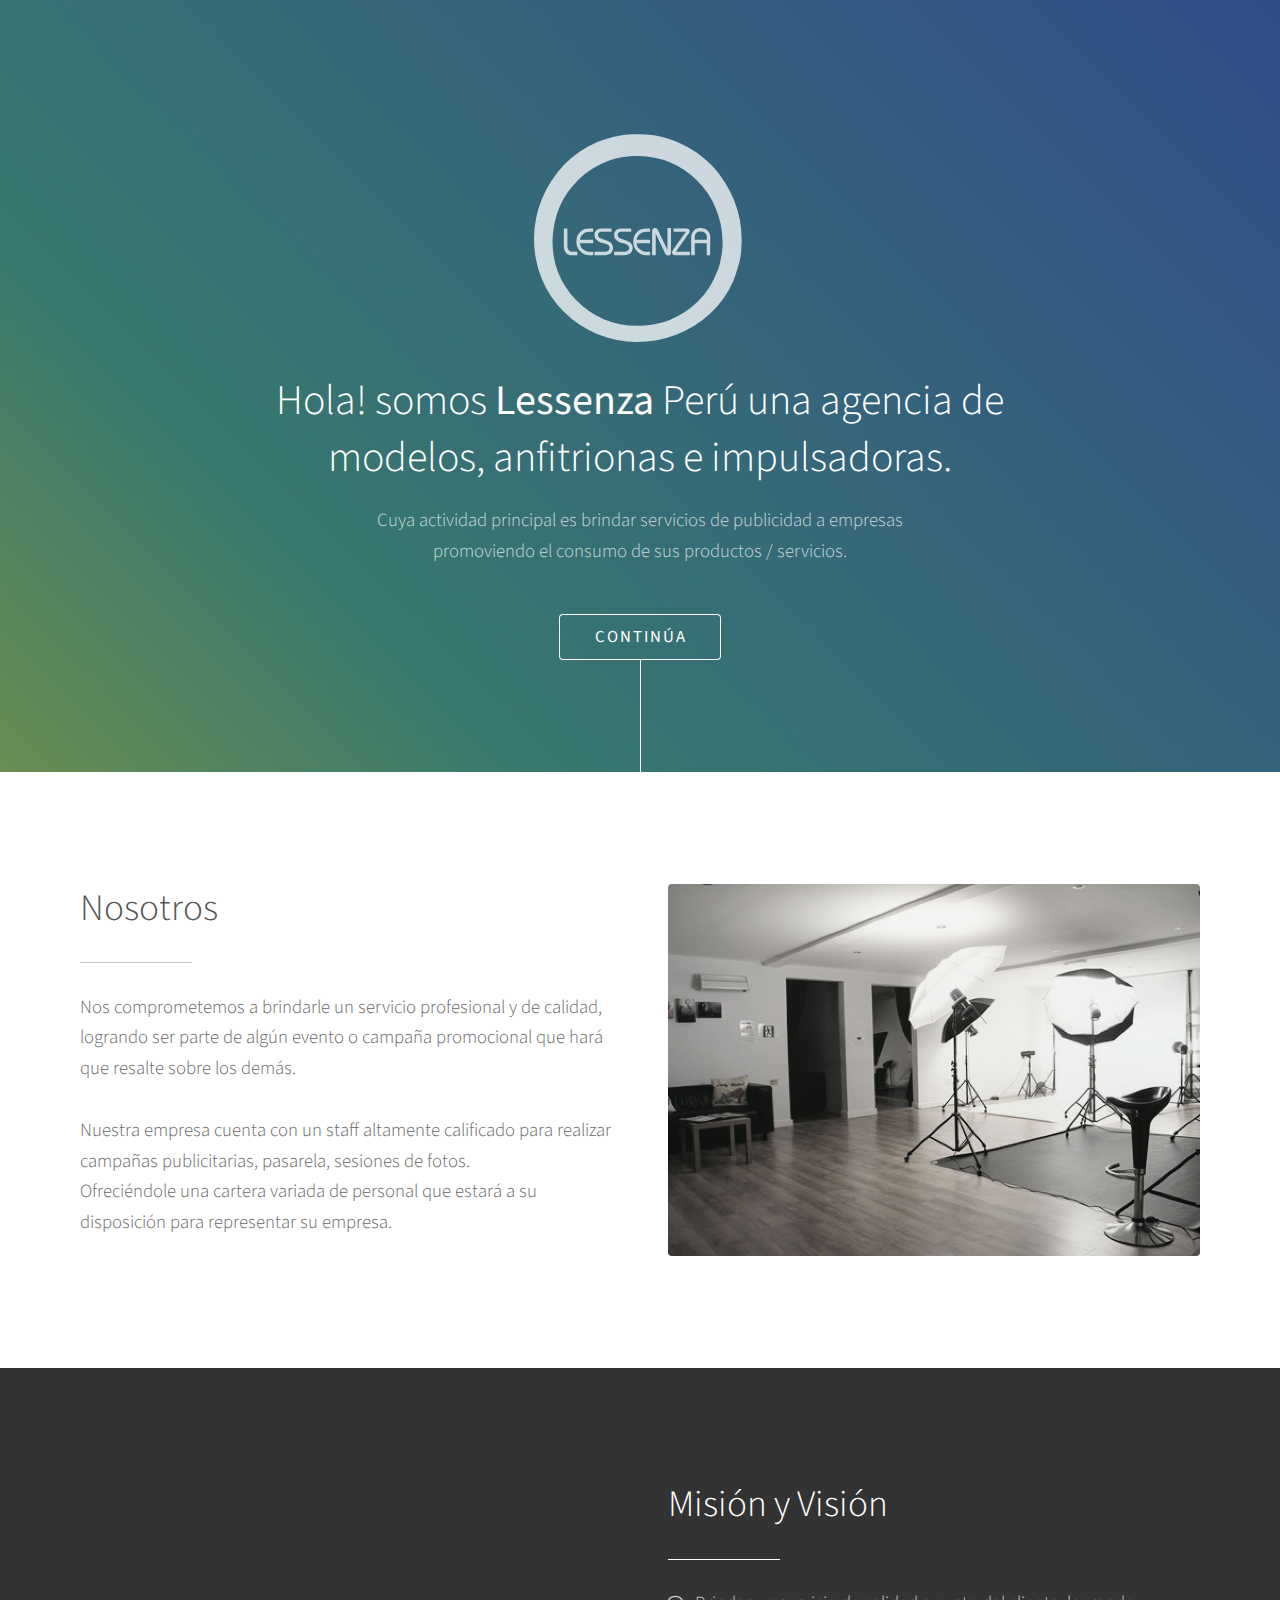
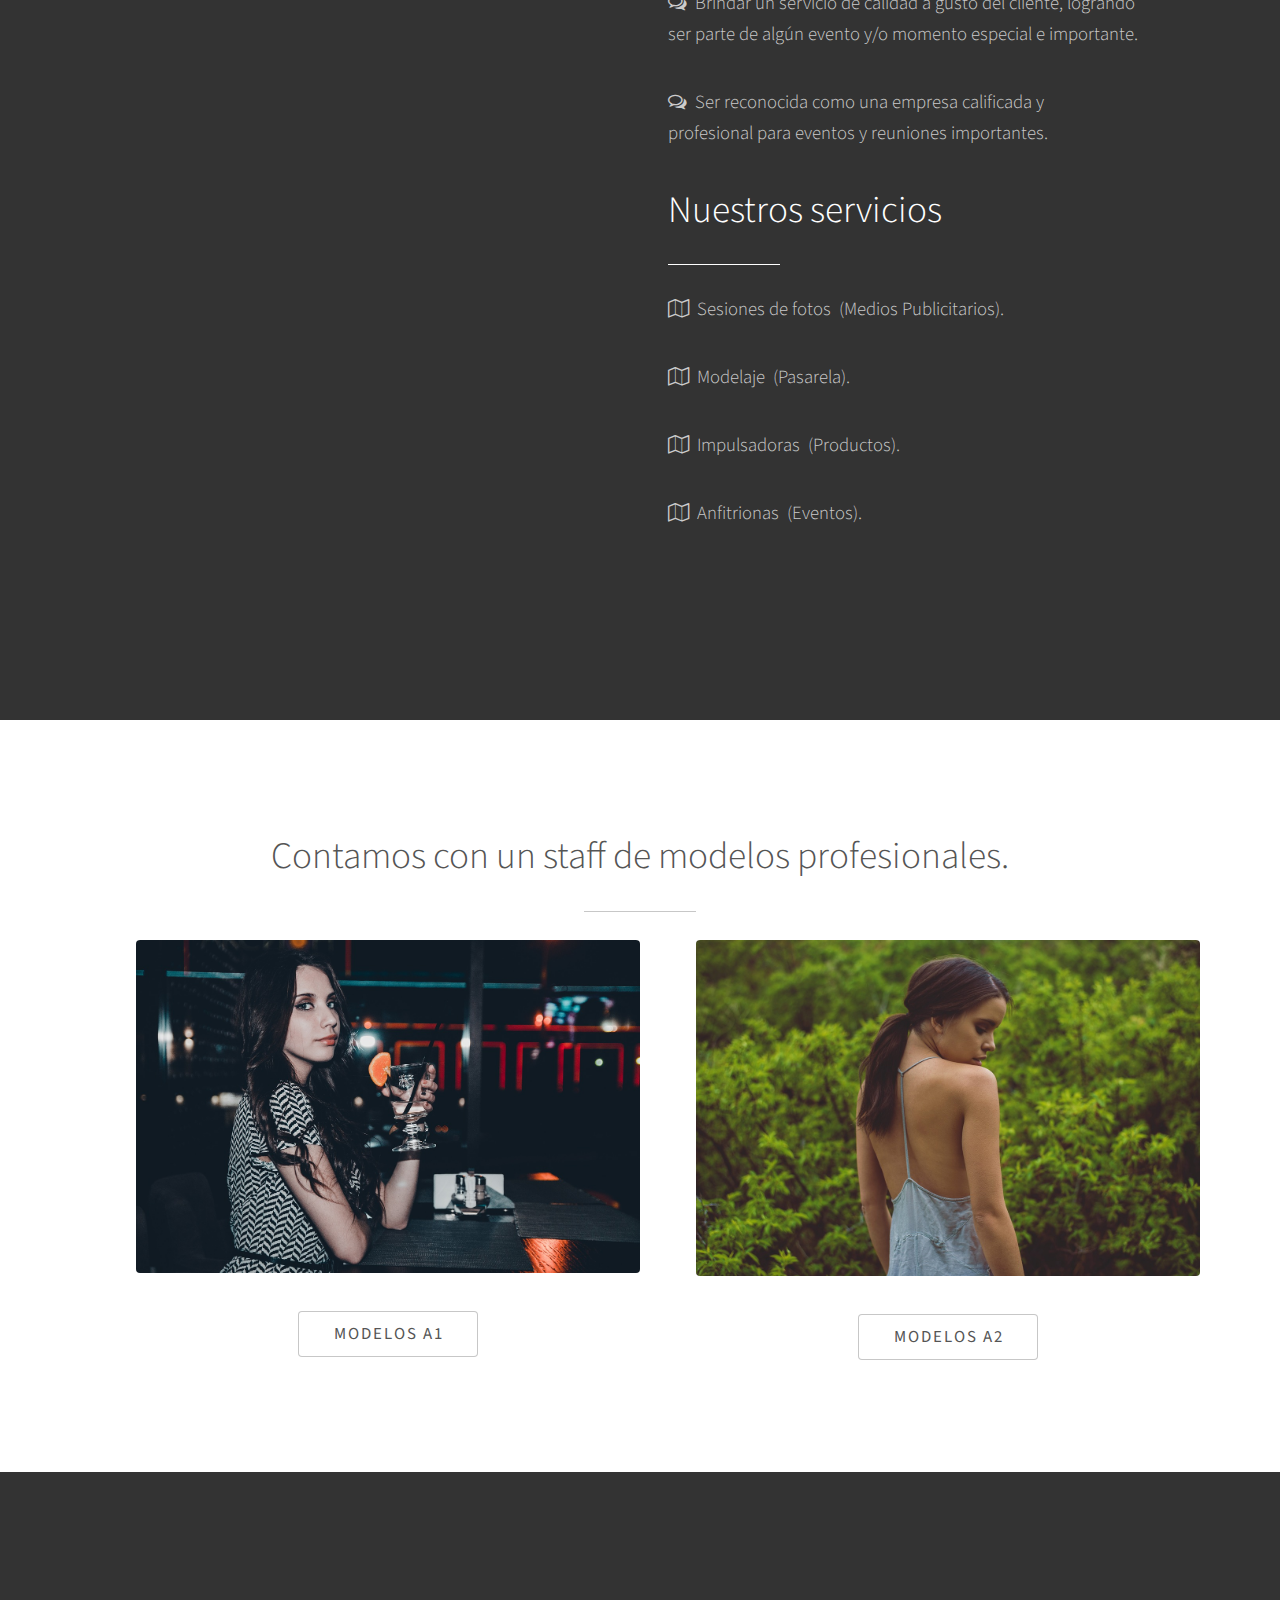
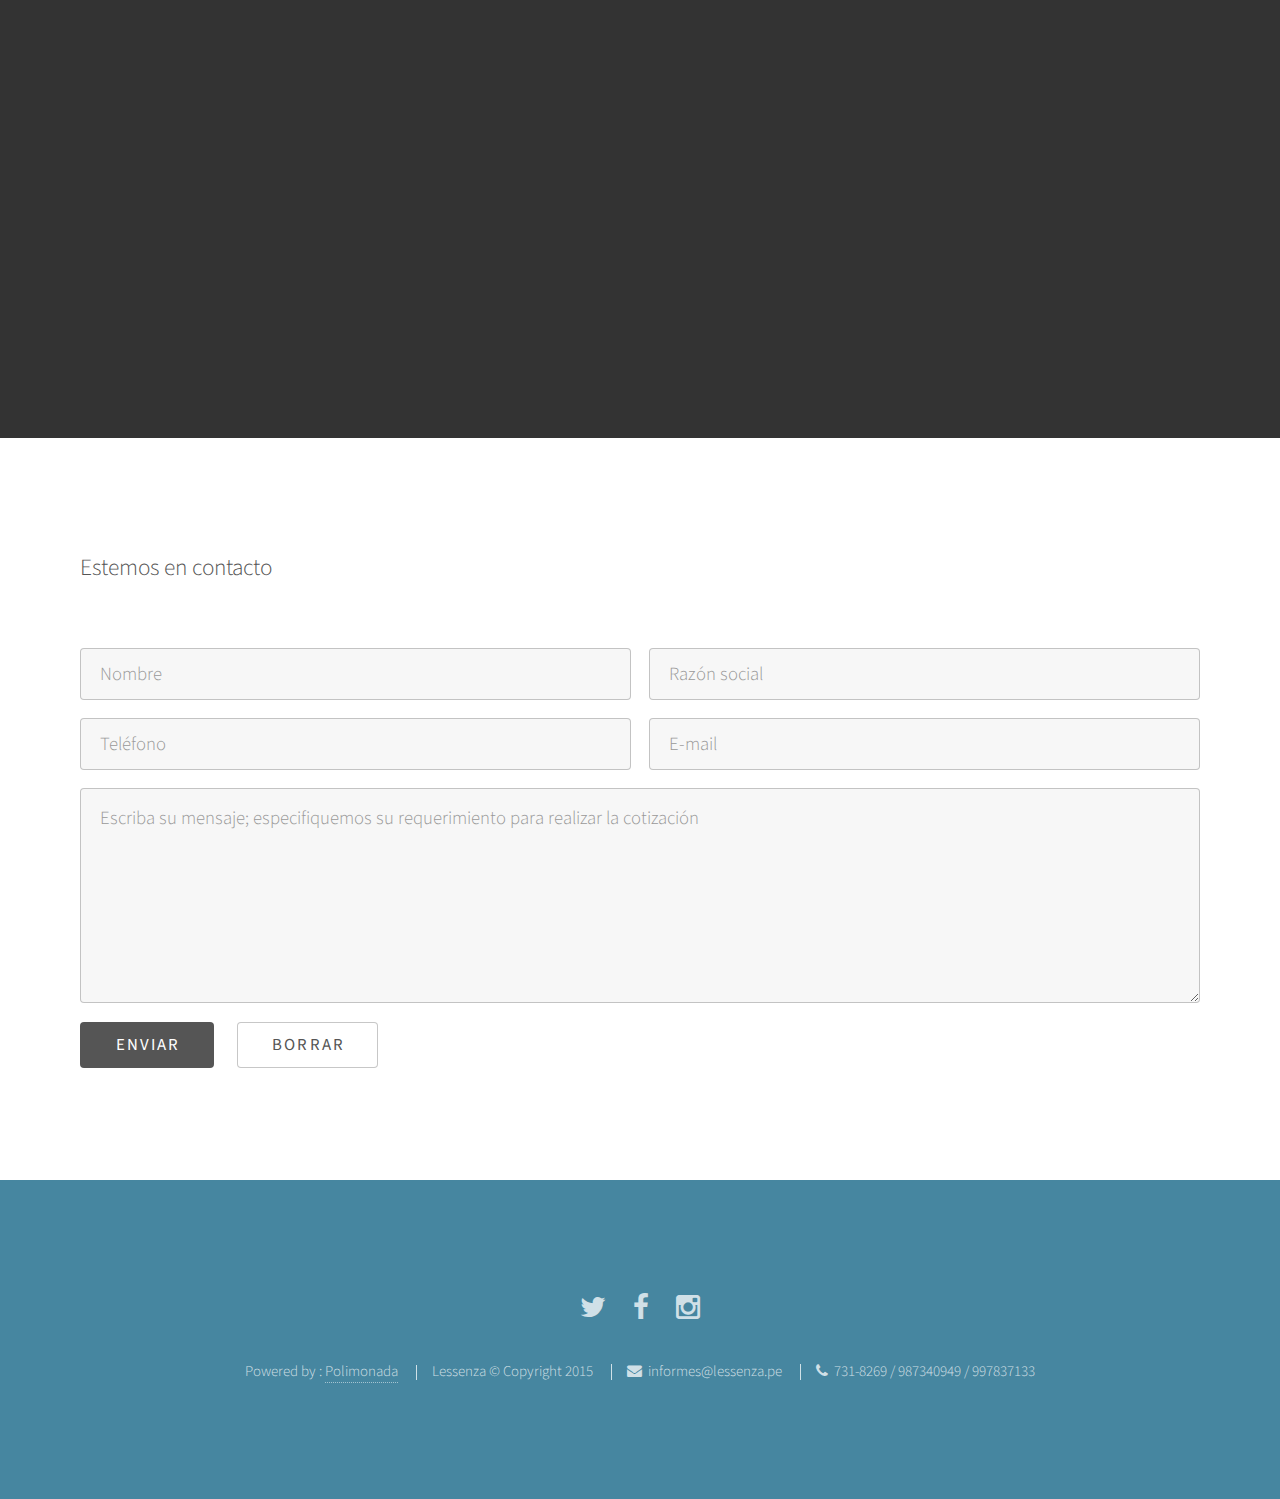
==== index.html @ cf3cd022 "boton me gusta" ====
<!DOCTYPE HTML>
<html lang="es">

	<head>
		<title>Lessenza Perú</title>
		<meta charset="utf-8"/>
		<meta name="viewport" content="width=device-width, initial-scale=1, maximum-scale=1"/>
		<meta name="description" content="Agencia de modelos, anfitrionas para eventos corporativos, ferias, conferencias y publicidad."/>
		<!--[if lte IE 8]><script src="src/js/libs/ie/html5shiv.js"></script><![endif]-->
		<link rel="stylesheet" href="src/css/main.css"/>
		<!--[if lte IE 8]><link rel="stylesheet" href="assets/css/ie8.css" /><![endif]-->
		<!--[if lte IE 9]><link rel="stylesheet" href="assets/css/ie9.css" /><![endif]-->
		<link rel="icon" type="image/png" href="favicon-32x32.png"/>
		<link rel="apple-touch-icon" href="favicon-32x32.png">
	</head>

	<body>
	
	<!-- Header -->

		<section id="header">
			
			<div class="inner">		

				<span class="icon-logofinal major"></span>
				<h1>Hola! somos <strong>Lessenza</strong> Perú una agencia de<br />modelos, anfitrionas e impulsadoras. 
  				<br/><a href="Lessenza"></a></h1>
				<p>Cuya actividad principal es brindar servicios de publicidad a empresas<br/>promoviendo el consumo  de sus productos / servicios.</p>
				<ul class="actions">
					<li><a href="#one" class="button scrolly">Continúa</a></li>
				</ul>

			</div>
		</section>

	<!-- One -->

		<section id="one" class="main style1">
			<div class="container">
				<div class="row 150%">
					<div class="6u 12u$(medium)">
						<header class="major">
							<h2>Nosotros</h2>
						</header>
						<p>Nos comprometemos a brindarle un servicio profesional y de calidad, logrando ser parte de algún evento o campaña promocional que hará que resalte sobre los demás.<br/><br/>Nuestra empresa cuenta con un staff altamente calificado para realizar campañas publicitarias, pasarela, sesiones de fotos.<br/>Ofreciéndole una cartera variada de personal que estará a su disposición para representar su empresa.<br/></p>

					</div>
					<div class="6u$ 12u$(medium) important(medium)">
						<span class="image fit"><img src="src\img\pic01.jpg" alt="" /></span>
					</div>
				</div>
			</div>
		</section>

	<!-- Two -->

		<section id="two" class="main style2">
			<div class="container">
				<div class="row 150%">
					<div class="6u 12u$(medium) infade"style="opacity: 0;">
						<ul class="major-icons ">
							<li><span class="icon style1 major fa-television"></span></li>
							<li><span class="icon style2 major fa-tablet"></span></li>
							<li><span class="icon style3 major fa-camera-retro"></span></li>
							<li><span class="icon style4 major fa-globe"></span></li>
							<li><span class="icon style5 major fa-bar-chart-o"></span></li>
							<li><span class="icon style6 major fa-calendar"></span></li>
						</ul>
					</div>

					<div class="6u$ 12u$(medium)">
						<header class="major">
							<h2>Misión y Visión</h2>
						</header>
						<p class="icon alt fa-comments-o">&nbsp Brindar un servicio de calidad a gusto del cliente, logrando <br/>ser parte de algún evento y/o momento especial e importante.</p>
						<p class="icon alt fa-comments-o">&nbsp Ser reconocida como una empresa calificada y <br/>profesional para eventos y reuniones importantes.</p>
						<header class="major">
							<h2>Nuestros servicios</h2>
						</header>
						<ul class="actions">
							<li><p class="icon alt fa-map-o">&nbsp Sesiones de fotos &nbsp(Medios Publicitarios).</p></li><br/>
							<li><p class="icon alt fa-map-o">&nbsp Modelaje &nbsp(Pasarela).</p></li><br/>
							<li><p class="icon alt fa-map-o">&nbsp Impulsadoras &nbsp(Productos).</p></li><br/>
							<li><p class="icon alt fa-map-o">&nbsp Anfitrionas &nbsp(Eventos).</p></li>
						</ul>							
					</div>
				</div>
			</div>
		</section>

	<!-- Three -->

		<section id="three" class="main style1 special">
			<div class="container " >
				<header class="major">
					<h2>Contamos con un staff de modelos profesionales.</h2>
				</header>
					
				<div class="row 150%" style="border: 0;  margin: 0;  padding: 0;  outline: 0;width: 100% ; height: 100% ;">

					<div class="6u 12u$(medium)">
						<span class="image fit hide1 ">
							<img src="src/img/girl-803354_1280.jpg" alt="" />
						</span>							
						<ul class="actions">
							<li><a  class="button btn1">Modelos A1</a></li>
						</ul>
					</div>
					<div class="6u 12u$(medium)">
						<span class="image fit hide2 ">
							<img src="src/img/girl-925180_1280.jpg" alt="" />
						</span>
						<ul class="actions">
							<li><a  class="button btn2">Modelos A2</a></li>
						</ul>
					</div>			
		<!-- Gallery -->

				<!-- Gallery 1 -->
					<section id="least" class="galeria1 " style="display:none;">
					<!--mensaje de construccion-->
            			<header class="major" style="height:40vh;">
            				<br/><br/><br/><br/>
								<h2>Galería en construcción</h2>
						</header>
					
            			<!-- Least Gallery: Fullscreen Preview 
            			<div class="least-preview hide2 "></div>
            
            			<!-- Least Gallery: Thumbnails 
            			<ul class="least-gallery">

                			<!-- 1 || Primere elemento ||
                			<li>
                    			<a href="src/media/big/01.jpg" title="Nombre" data-subtitle="Visualizar" data-caption="<strong>Aqui</strong> La descrición">
                        			<img src="src/media/thumbnails/01.jpg" alt="Alt Image Text" />
                    			</a>
                			</li>                
                			<!-- 2 || Segundo Elemento ||
                			<li>
                    			<a href="src/media/big/02.jpg" title="Nombre" data-subtitle="Visualizar" data-caption="Aqui irian las medidas y eso">
                        			<img src="src/media/thumbnails/02.jpg" alt="Alt Image Text" />
                    			</a>
                			</li>                
                			<!-- 3 || Tercer Elemento ||
                			<li>
                    			<a href="src/media/big/03.jpg" title="Nombre" data-subtitle="Visualizar" data-caption="Aqui irian las medidas y eso">
                    			    <img src="src/media/thumbnails/03.jpg" alt="Alt Image Text" />
                    			</a>
                			</li>
                			<!-- 4 || Cuarto Elemento ||
                			<li>
                			    <a href="src/media/big/04.jpg" title="Nombre" data-subtitle="Visualizar" data-caption="Aqui irian las medidas y eso">
                			        <img src="src/media/thumbnails/04.jpg" alt="Alt Image Text" />
                    			</a>
                			</li>
                			<!-- 5 || quinto Elemento ||
                			<li>
                			    <a href="src/media/big/05.jpg" title="Nombre" data-subtitle="Visualizar" data-caption="Aqui irian las medidas y eso">
                			        <img src="src/media/thumbnails/05.jpg" alt="Alt Image Text" />
                			    </a>
                			</li>			
                			<!-- 6 
                			<li>
                			    <a href="src/media/big/06.jpg" title="Nombre" data-subtitle="Visualizar" data-caption="Aqui irian las medidas y eso">
                			        <img src="src/media/thumbnails/06.jpg" alt="Alt Image Text" />
                			    </a>
                			</li>			
                			<!-- 7 
                			<li>
                			    <a href="src/media/big/07.jpg" title="Nombre" data-subtitle="Visualizar" data-caption="Aqui irian las medidas y eso">
                			        <img src="src/media/thumbnails/07.jpg" alt="Alt Image Text" />
                			    </a>
                			</li>			
                			<!-- 8 
                			<li>
                			    <a href="src/media/big/08.jpg" title="Nombre" data-subtitle="Visualizar" data-caption="Aqui irian las medidas y eso">
                			        <img src="src/media/thumbnails/08.jpg" alt="Alt Image Text" />
                			    </a>
                			</li>                
            			</ul>
-->
        			</section>
					
				<!-- Gallery2-->
					<section id="least" class="galeria2 " style="display:none;">
            		<!--aviso en construccion-->
            			<header class="major" style="height:40vh;">
            				<br/><br/><br/><br/>
								<h2>Galería en construcción</h2>
						</header>	
            			<!-- Least Gallery: Fullscreen Preview 
            			<div class="least-preview hide1"></div>
            
            			<!-- Least Gallery: Thumbnails 
            			<ul class="least-gallery">
                			<!-- 1 || Primere elemento ||
                			<li>
                    			<a href="src/media/big/01.jpg" title="Nombre" data-subtitle="Visualizar" data-caption="<strong>Aqui</strong> La descrición">
                        			<img src="src/media/thumbnails/01.jpg" alt="Alt Image Text" />
                    			</a>
                			</li>                
                			<!-- 2 || Segundo Elemento ||-
                			<li>
                    			<a href="src/media/big/02.jpg" title="Nombre" data-subtitle="Visualizar" data-caption="Aqui irian las medidas y eso">
                        			<img src="src/media/thumbnails/02.jpg" alt="Alt Image Text" />
                    			</a>
                			</li>                
                			<!-- 3 || Tercer Elemento ||--
                			<li>
                    			<a href="src/media/big/03.jpg" title="Nombre" data-subtitle="Visualizar" data-caption="Aqui irian las medidas y eso">
                    			    <img src="src/media/thumbnails/03.jpg" alt="Alt Image Text" />
                    			</a>
                			</li>
                			<!-- 4 || Cuarto Elemento ||--
                			<li>
                			    <a href="src/media/big/04.jpg" title="Nombre" data-subtitle="Visualizar" data-caption="Aqui irian las medidas y eso">
                			        <img src="src/media/thumbnails/04.jpg" alt="Alt Image Text" />
                    			</a>
                			</li>
                			<!-- 5 || quinto Elemento ||--
                			<li>
                			    <a href="src/media/big/05.jpg" title="Nombre" data-subtitle="Visualizar" data-caption="Aqui irian las medidas y eso">
                			        <img src="src/media/thumbnails/05.jpg" alt="Alt Image Text" />
                			    </a>
                			</li>			
                			<!-- 6 --
                			<li>
                			    <a href="src/media/big/06.jpg" title="Nombre" data-subtitle="Visualizar" data-caption="Aqui irian las medidas y eso">
                			        <img src="src/media/thumbnails/06.jpg" alt="Alt Image Text" />
                			    </a>
                			</li>			
                			<!-- 7 --
                			<li>
                			    <a href="src/media/big/07.jpg" title="Nombre" data-subtitle="Visualizar" data-caption="Aqui irian las medidas y eso">
                			        <img src="src/media/thumbnails/07.jpg" alt="Alt Image Text" />
                			    </a>
                			</li>			
                			<!-- 8 --
                			<li>
                			    <a href="src/media/big/08.jpg" title="Nombre" data-subtitle="Visualizar" data-caption="Aqui irian las medidas y eso">
                			        <img src="src/media/thumbnails/08.jpg" alt="Alt Image Text" />
                			    </a>
                			</li>                
            			</ul>

        			</section>						
					
		<!-- final de galeria-->

				</div>
			</div>
		</section>				

	<!-- Four -->

		<section id="four" class="main style2 special">
			<div class="container infade2" style="opacity:0;">
				<section>
					<header class="major">
						<h2>¿Está interesado/a en trabajar con nosotros?</h2>
					</header>
					<blockquote class="left">
						Estamos ubicando personal en diferentes partes de lima.<br/>
						Estamos constantemente en busca de nuevas caras para <br/>
						exposiciones, desfiles y otros eventos.<br/>
						Si a usted le gustaría trabajar como modelo anfitriona.<br/>
						Envíenos su cv adjuntando algunas fotografías.<br/><br/>
						<strong>seleccion@lessenza.pe</strong>
		 			</blockquote>
		 		</section>					
			</div>
		</section>

	<!-- Five -->
			
		<section id="five" class="main style1">
			<div class="container">					
				<section>
					<iframe src="http://www.facebook.com/plugins/like.php?href=https://www.facebook.com/LessenzaPeru&amp;layout=standard&amp;show_faces=true&amp;width=450&amp;action=like&amp;font=trebuchet+ms&amp;colorscheme=light&amp;height=80" scrolling="no" frameborder="0" style="float:right;border:none; overflow:hidden; width:400px; height:80px;" allowTransparency="true"></iframe>
					<h4>Estemos en contacto</h4>
					<form method="post" action="contacto.php">

						<div class="row uniform 50%">
							<div class="6u 12u$(xsmall)">
								<input type="text" name="nombre" id="nombre" required="" placeholder="Nombre" />
							</div>								
								
							<div class="6u 12u$(xsmall)">
								<input type="text" name="razon" id="razon" value="" placeholder="Razón social" />
							</div>

							<div class="6u 12u$(xsmall)">
								<input type="text" name="telefono" id="telefono" required="" placeholder="Teléfono" />
							</div>

							<div class="6u$ 12u$(xsmall)">
								<input type="email" name="email" id="email" required="" placeholder="E-mail" />
							</div>						
								
							<div class="12u$">
								<textarea name="mensaje" id="mensaje" placeholder="Escriba su mensaje; especifiquemos su requerimiento para realizar la cotización" rows="6"></textarea>
							</div>
							<!--<div class="6u 12u$(small)">
								<input type="checkbox" id="demo-form" name="demo-form">
								<label for="demo-form">Pedir formulario de cotización</label>
							</div>-->
							<div class="12u$">
								<ul class="actions">
									<li><input type="submit" value="Enviar" class="special" /></li>
									<li><input type="reset" value="Borrar" /></li>
								</ul>
							</div>
						</div>

					</form>

				</section>	

			</div>
			
		</section>		

	<!-- Footer -->

		<section id="footer">		
				
			<ul class="icons">					
				<li><a href="https://twitter.com/LessenzaPeru" class="icon alt fa-twitter" target="_blank"><span class="label">Twitter</span></a></li>
				<li><a href="https://www.facebook.com/LessenzaPeru" class="icon alt fa-facebook" target="_blank"><span class="label">Facebook</span></a></li>
				<li><a href="https://instagram.com/lessenza_peru/" class="icon alt fa-instagram" target="_blank"><span class="label">Instagram</span></a></li>
			</ul>
			<ul class="copyright">
				<li>Powered by : <a href="https://www.facebook.com/Polimonada"target="_blank">Polimonada</a></li>
				<li class="left">Lessenza &copy; Copyright 2015</li>	
				<li><a class="icon  fa-envelope">&nbsp informes@lessenza.pe</a></li>
				<li><a class="icon  fa-phone">&nbsp 731-8269 / 987340949 / 997837133</a></li>
			</ul>
			
	<!-- Scripts -->
			<script src="src/js/libs/jquery.min.js"></script>
			<!--<script src="src/js/libs/jquery.scrolly.min.js"></script>-->
			<script src="src/js/libs/skel.min.js"></script>
			<script src="src/js/libs/util.js"></script>
			<script src="src/js/libs/least/least.min.js"></script>
			<!--[if lte IE 8]><script src="src/js/libs/ie/respond.min.js"></script><![endif]-->
			<script src="src/js/libs/main.js"></script>
			
<script>
    $(document).ready(function(){
        $('.least-gallery').least();

        $(window).scroll( function(){
        	$('.infade').each( function(i){
        		var bottom_of_object = $(this).position().top - 350 + $(this).outerHeight();
    			var bottom_of_window = $(window).scrollTop() + $(window).height();  

    			if( bottom_of_window > bottom_of_object ){
    				$(this).animate({'opacity':'1'},1000);
    			}
    		});
    		$('.infade2').each( function(i){
        		var bottom_of_object = $(this).position().top -50 + $(this).outerHeight();
    			var bottom_of_window = $(window).scrollTop() + $(window).height();  

    			if( bottom_of_window > bottom_of_object ){
    				$(this).animate({'opacity':'1'},1000);
    			}
    		});
    	});             

    });
</script>

	</body>
</html>
---- src/css/main.css ----
@import url("font-awesome.min.css");
@import url("http://fonts.googleapis.com/css?family=Source+Sans+Pro:300,300italic,400,400italic");
@import url("icono.css");
/*
	Photon by HTML5 UP
	html5up.net | @n33co
	Free for personal and commercial use under the CCA 3.0 license (html5up.net/license)
*/

/* Reset */

	html, body, div, span, applet, object, iframe, h1, h2, h3, h4, h5, h6, p, blockquote, pre, a, abbr, acronym, address, big, cite, code, del, dfn, em, img, ins, kbd, q, s, samp, small, strike, strong, sub, sup, tt, var, b, u, i, center, dl, dt, dd, ol, ul, li, fieldset, form, label, legend, table, caption, tbody, tfoot, thead, tr, th, td, article, aside, canvas, details, embed, figure, figcaption, footer, header, hgroup, menu, nav, output, ruby, section, summary, time, mark, audio, video {
		margin: 0;
		padding: 0;
		border: 0;
		font-size: 100%;
		font: inherit;
		vertical-align: baseline;
	}

	article, aside, details, figcaption, figure, footer, header, hgroup, menu, nav, section {
		display: block;
	}

	body {
		line-height: 1;
	}

	ol, ul {
		list-style: none;
	}

	blockquote, q {
		quotes: none;
	}

	blockquote:before, blockquote:after, q:before, q:after {
		content: '';
		content: none;
	}

	table {
		border-collapse: collapse;
		border-spacing: 0;
	}

	body {
		-webkit-text-size-adjust: none;
	}

/* Box Model */

	*, *:before, *:after {
		-moz-box-sizing: border-box;
		-webkit-box-sizing: border-box;
		box-sizing: border-box;
	}

/* Containers */

	.container {
		margin-left: auto;
		margin-right: auto;
	}

	.container.\31 25\25 {
		width: 100%;
		max-width: 75em;
		min-width: 60em;
	}

	.container.\37 5\25 {
		width: 45em;
	}

	.container.\35 0\25 {
		width: 30em;
	}

	.container.\32 5\25 {
		width: 15em;
	}

	.container {
		width: 60em;
	}

	@media screen and (max-width: 1680px) {

		.container.\31 25\25 {
			width: 100%;
			max-width: 75em;
			min-width: 60em;
		}

		.container.\37 5\25 {
			width: 45em;
		}

		.container.\35 0\25 {
			width: 30em;
		}

		.container.\32 5\25 {
			width: 15em;
		}

		.container {
			width: 60em;
		}

	}

	@media screen and (max-width: 1140px) {

		.container.\31 25\25 {
			width: 100%;
			max-width: 112.5%;
			min-width: 90%;
		}

		.container.\37 5\25 {
			width: 67.5%;
		}

		.container.\35 0\25 {
			width: 45%;
		}

		.container.\32 5\25 {
			width: 22.5%;
		}

		.container {
			width: 90%;
		}

	}

	@media screen and (max-width: 980px) {

		.container.\31 25\25 {
			width: 100%;
			max-width: 125%;
			min-width: 100%;
		}

		.container.\37 5\25 {
			width: 75%;
		}

		.container.\35 0\25 {
			width: 50%;
		}

		.container.\32 5\25 {
			width: 25%;
		}

		.container {
			width: 100% !important;
		}

	}

	@media screen and (max-width: 736px) {

		.container.\31 25\25 {
			width: 100%;
			max-width: 125%;
			min-width: 100%;
		}

		.container.\37 5\25 {
			width: 75%;
		}

		.container.\35 0\25 {
			width: 50%;
		}

		.container.\32 5\25 {
			width: 25%;
		}

		.container {
			width: 100% !important;
		}

	}

	@media screen and (max-width: 480px) {

		.container.\31 25\25 {
			width: 100%;
			max-width: 125%;
			min-width: 100%;
		}

		.container.\37 5\25 {
			width: 75%;
		}

		.container.\35 0\25 {
			width: 50%;
		}

		.container.\32 5\25 {
			width: 25%;
		}

		.container {
			width: 100% !important;
		}

	}

	@media screen and (max-width: 320px) {

		.container.\31 25\25 {
			width: 100%;
			max-width: 125%;
			min-width: 100%;
		}

		.container.\37 5\25 {
			width: 75%;
		}

		.container.\35 0\25 {
			width: 50%;
		}

		.container.\32 5\25 {
			width: 25%;
		}

		.container {
			width: 100% !important;
		}

	}

/* Grid */

	.row {
		border-bottom: solid 1px transparent;
		-moz-box-sizing: border-box;
		-webkit-box-sizing: border-box;
		box-sizing: border-box;
	}

	.row > * {
		float: left;
		-moz-box-sizing: border-box;
		-webkit-box-sizing: border-box;
		box-sizing: border-box;
	}

	.row:after, .row:before {
		content: '';
		display: block;
		clear: both;
		height: 0;
	}

	.row.uniform > * > :first-child {
		margin-top: 0;
	}

	.row.uniform > * > :last-child {
		margin-bottom: 0;
	}

	.row.\30 \25 > * {
		padding: 0 0 0 0em;
	}

	.row.\30 \25 {
		margin: 0 0 -1px 0em;
	}

	.row.uniform.\30 \25 > * {
		padding: 0em 0 0 0em;
	}

	.row.uniform.\30 \25 {
		margin: 0em 0 -1px 0em;
	}

	.row > * {
		padding: 0 0 0 2em;
	}

	.row {
		margin: 0 0 -1px -2em;
	}

	.row.uniform > * {
		padding: 2em 0 0 2em;
	}

	.row.uniform {
		margin: -2em 0 -1px -2em;
	}

	.row.\32 00\25 > * {
		padding: 0 0 0 4em;
	}

	.row.\32 00\25 {
		margin: 0 0 -1px -4em;
	}

	.row.uniform.\32 00\25 > * {
		padding: 4em 0 0 4em;
	}

	.row.uniform.\32 00\25 {
		margin: -4em 0 -1px -4em;
	}

	.row.\31 50\25 > * {
		padding: 0 0 0 3em;
	}

	.row.\31 50\25 {
		margin: 0 0 -1px -3em;
	}

	.row.uniform.\31 50\25 > * {
		padding: 3em 0 0 3em;
	}

	.row.uniform.\31 50\25 {
		margin: -3em 0 -1px -3em;
	}

	.row.\35 0\25 > * {
		padding: 0 0 0 1em;
	}

	.row.\35 0\25 {
		margin: 0 0 -1px -1em;
	}

	.row.uniform.\35 0\25 > * {
		padding: 1em 0 0 1em;
	}

	.row.uniform.\35 0\25 {
		margin: -1em 0 -1px -1em;
	}

	.row.\32 5\25 > * {
		padding: 0 0 0 0.5em;
	}

	.row.\32 5\25 {
		margin: 0 0 -1px -0.5em;
	}

	.row.uniform.\32 5\25 > * {
		padding: 0.5em 0 0 0.5em;
	}

	.row.uniform.\32 5\25 {
		margin: -0.5em 0 -1px -0.5em;
	}

	.\31 2u, .\31 2u\24 {
		width: 100%;
		clear: none;
		margin-left: 0;
	}

	.\31 1u, .\31 1u\24 {
		width: 91.6666666667%;
		clear: none;
		margin-left: 0;
	}

	.\31 0u, .\31 0u\24 {
		width: 83.3333333333%;
		clear: none;
		margin-left: 0;
	}

	.\39 u, .\39 u\24 {
		width: 75%;
		clear: none;
		margin-left: 0;
	}

	.\38 u, .\38 u\24 {
		width: 66.6666666667%;
		clear: none;
		margin-left: 0;
	}

	.\37 u, .\37 u\24 {
		width: 58.3333333333%;
		clear: none;
		margin-left: 0;
	}

	.\36 u, .\36 u\24 {
		width: 50%;
		clear: none;
		margin-left: 0;
	}

	.\35 u, .\35 u\24 {
		width: 41.6666666667%;
		clear: none;
		margin-left: 0;
	}

	.\34 u, .\34 u\24 {
		width: 33.3333333333%;
		clear: none;
		margin-left: 0;
	}

	.\33 u, .\33 u\24 {
		width: 25%;
		clear: none;
		margin-left: 0;
	}

	.\32 u, .\32 u\24 {
		width: 16.6666666667%;
		clear: none;
		margin-left: 0;
	}

	.\31 u, .\31 u\24 {
		width: 8.3333333333%;
		clear: none;
		margin-left: 0;
	}

	.\31 2u\24 + *,
	.\31 1u\24 + *,
	.\31 0u\24 + *,
	.\39 u\24 + *,
	.\38 u\24 + *,
	.\37 u\24 + *,
	.\36 u\24 + *,
	.\35 u\24 + *,
	.\34 u\24 + *,
	.\33 u\24 + *,
	.\32 u\24 + *,
	.\31 u\24 + * {
		clear: left;
	}

	.\-11u {
		margin-left: 91.66667%;
	}

	.\-10u {
		margin-left: 83.33333%;
	}

	.\-9u {
		margin-left: 75%;
	}

	.\-8u {
		margin-left: 66.66667%;
	}

	.\-7u {
		margin-left: 58.33333%;
	}

	.\-6u {
		margin-left: 50%;
	}

	.\-5u {
		margin-left: 41.66667%;
	}

	.\-4u {
		margin-left: 33.33333%;
	}

	.\-3u {
		margin-left: 25%;
	}

	.\-2u {
		margin-left: 16.66667%;
	}

	.\-1u {
		margin-left: 8.33333%;
	}

	@media screen and (max-width: 1680px) {

		.row > * {
			padding: 0 0 0 2em;
		}

		.row {
			margin: 0 0 -1px -2em;
		}

		.row.uniform > * {
			padding: 2em 0 0 2em;
		}

		.row.uniform {
			margin: -2em 0 -1px -2em;
		}

		.row.\32 00\25 > * {
			padding: 0 0 0 4em;
		}

		.row.\32 00\25 {
			margin: 0 0 -1px -4em;
		}

		.row.uniform.\32 00\25 > * {
			padding: 4em 0 0 4em;
		}

		.row.uniform.\32 00\25 {
			margin: -4em 0 -1px -4em;
		}

		.row.\31 50\25 > * {
			padding: 0 0 0 3em;
		}

		.row.\31 50\25 {
			margin: 0 0 -1px -3em;
		}

		.row.uniform.\31 50\25 > * {
			padding: 3em 0 0 3em;
		}

		.row.uniform.\31 50\25 {
			margin: -3em 0 -1px -3em;
		}

		.row.\35 0\25 > * {
			padding: 0 0 0 1em;
		}

		.row.\35 0\25 {
			margin: 0 0 -1px -1em;
		}

		.row.uniform.\35 0\25 > * {
			padding: 1em 0 0 1em;
		}

		.row.uniform.\35 0\25 {
			margin: -1em 0 -1px -1em;
		}

		.row.\32 5\25 > * {
			padding: 0 0 0 0.5em;
		}

		.row.\32 5\25 {
			margin: 0 0 -1px -0.5em;
		}

		.row.uniform.\32 5\25 > * {
			padding: 0.5em 0 0 0.5em;
		}

		.row.uniform.\32 5\25 {
			margin: -0.5em 0 -1px -0.5em;
		}

		.\31 2u\28xlarge\29, .\31 2u\24\28xlarge\29 {
			width: 100%;
			clear: none;
			margin-left: 0;
		}

		.\31 1u\28xlarge\29, .\31 1u\24\28xlarge\29 {
			width: 91.6666666667%;
			clear: none;
			margin-left: 0;
		}

		.\31 0u\28xlarge\29, .\31 0u\24\28xlarge\29 {
			width: 83.3333333333%;
			clear: none;
			margin-left: 0;
		}

		.\39 u\28xlarge\29, .\39 u\24\28xlarge\29 {
			width: 75%;
			clear: none;
			margin-left: 0;
		}

		.\38 u\28xlarge\29, .\38 u\24\28xlarge\29 {
			width: 66.6666666667%;
			clear: none;
			margin-left: 0;
		}

		.\37 u\28xlarge\29, .\37 u\24\28xlarge\29 {
			width: 58.3333333333%;
			clear: none;
			margin-left: 0;
		}

		.\36 u\28xlarge\29, .\36 u\24\28xlarge\29 {
			width: 50%;
			clear: none;
			margin-left: 0;
		}

		.\35 u\28xlarge\29, .\35 u\24\28xlarge\29 {
			width: 41.6666666667%;
			clear: none;
			margin-left: 0;
		}

		.\34 u\28xlarge\29, .\34 u\24\28xlarge\29 {
			width: 33.3333333333%;
			clear: none;
			margin-left: 0;
		}

		.\33 u\28xlarge\29, .\33 u\24\28xlarge\29 {
			width: 25%;
			clear: none;
			margin-left: 0;
		}

		.\32 u\28xlarge\29, .\32 u\24\28xlarge\29 {
			width: 16.6666666667%;
			clear: none;
			margin-left: 0;
		}

		.\31 u\28xlarge\29, .\31 u\24\28xlarge\29 {
			width: 8.3333333333%;
			clear: none;
			margin-left: 0;
		}

		.\31 2u\24\28xlarge\29 + *,
		.\31 1u\24\28xlarge\29 + *,
		.\31 0u\24\28xlarge\29 + *,
		.\39 u\24\28xlarge\29 + *,
		.\38 u\24\28xlarge\29 + *,
		.\37 u\24\28xlarge\29 + *,
		.\36 u\24\28xlarge\29 + *,
		.\35 u\24\28xlarge\29 + *,
		.\34 u\24\28xlarge\29 + *,
		.\33 u\24\28xlarge\29 + *,
		.\32 u\24\28xlarge\29 + *,
		.\31 u\24\28xlarge\29 + * {
			clear: left;
		}

		.\-11u\28xlarge\29 {
			margin-left: 91.66667%;
		}

		.\-10u\28xlarge\29 {
			margin-left: 83.33333%;
		}

		.\-9u\28xlarge\29 {
			margin-left: 75%;
		}

		.\-8u\28xlarge\29 {
			margin-left: 66.66667%;
		}

		.\-7u\28xlarge\29 {
			margin-left: 58.33333%;
		}

		.\-6u\28xlarge\29 {
			margin-left: 50%;
		}

		.\-5u\28xlarge\29 {
			margin-left: 41.66667%;
		}

		.\-4u\28xlarge\29 {
			margin-left: 33.33333%;
		}

		.\-3u\28xlarge\29 {
			margin-left: 25%;
		}

		.\-2u\28xlarge\29 {
			margin-left: 16.66667%;
		}

		.\-1u\28xlarge\29 {
			margin-left: 8.33333%;
		}

	}

	@media screen and (max-width: 1140px) {

		.row > * {
			padding: 0 0 0 1.5em;
		}

		.row {
			margin: 0 0 -1px -1.5em;
		}

		.row.uniform > * {
			padding: 1.5em 0 0 1.5em;
		}

		.row.uniform {
			margin: -1.5em 0 -1px -1.5em;
		}

		.row.\32 00\25 > * {
			padding: 0 0 0 3em;
		}

		.row.\32 00\25 {
			margin: 0 0 -1px -3em;
		}

		.row.uniform.\32 00\25 > * {
			padding: 3em 0 0 3em;
		}

		.row.uniform.\32 00\25 {
			margin: -3em 0 -1px -3em;
		}

		.row.\31 50\25 > * {
			padding: 0 0 0 2.25em;
		}

		.row.\31 50\25 {
			margin: 0 0 -1px -2.25em;
		}

		.row.uniform.\31 50\25 > * {
			padding: 2.25em 0 0 2.25em;
		}

		.row.uniform.\31 50\25 {
			margin: -2.25em 0 -1px -2.25em;
		}

		.row.\35 0\25 > * {
			padding: 0 0 0 0.75em;
		}

		.row.\35 0\25 {
			margin: 0 0 -1px -0.75em;
		}

		.row.uniform.\35 0\25 > * {
			padding: 0.75em 0 0 0.75em;
		}

		.row.uniform.\35 0\25 {
			margin: -0.75em 0 -1px -0.75em;
		}

		.row.\32 5\25 > * {
			padding: 0 0 0 0.375em;
		}

		.row.\32 5\25 {
			margin: 0 0 -1px -0.375em;
		}

		.row.uniform.\32 5\25 > * {
			padding: 0.375em 0 0 0.375em;
		}

		.row.uniform.\32 5\25 {
			margin: -0.375em 0 -1px -0.375em;
		}

		.\31 2u\28large\29, .\31 2u\24\28large\29 {
			width: 100%;
			clear: none;
			margin-left: 0;
		}

		.\31 1u\28large\29, .\31 1u\24\28large\29 {
			width: 91.6666666667%;
			clear: none;
			margin-left: 0;
		}

		.\31 0u\28large\29, .\31 0u\24\28large\29 {
			width: 83.3333333333%;
			clear: none;
			margin-left: 0;
		}

		.\39 u\28large\29, .\39 u\24\28large\29 {
			width: 75%;
			clear: none;
			margin-left: 0;
		}

		.\38 u\28large\29, .\38 u\24\28large\29 {
			width: 66.6666666667%;
			clear: none;
			margin-left: 0;
		}

		.\37 u\28large\29, .\37 u\24\28large\29 {
			width: 58.3333333333%;
			clear: none;
			margin-left: 0;
		}

		.\36 u\28large\29, .\36 u\24\28large\29 {
			width: 50%;
			clear: none;
			margin-left: 0;
		}

		.\35 u\28large\29, .\35 u\24\28large\29 {
			width: 41.6666666667%;
			clear: none;
			margin-left: 0;
		}

		.\34 u\28large\29, .\34 u\24\28large\29 {
			width: 33.3333333333%;
			clear: none;
			margin-left: 0;
		}

		.\33 u\28large\29, .\33 u\24\28large\29 {
			width: 25%;
			clear: none;
			margin-left: 0;
		}

		.\32 u\28large\29, .\32 u\24\28large\29 {
			width: 16.6666666667%;
			clear: none;
			margin-left: 0;
		}

		.\31 u\28large\29, .\31 u\24\28large\29 {
			width: 8.3333333333%;
			clear: none;
			margin-left: 0;
		}

		.\31 2u\24\28large\29 + *,
		.\31 1u\24\28large\29 + *,
		.\31 0u\24\28large\29 + *,
		.\39 u\24\28large\29 + *,
		.\38 u\24\28large\29 + *,
		.\37 u\24\28large\29 + *,
		.\36 u\24\28large\29 + *,
		.\35 u\24\28large\29 + *,
		.\34 u\24\28large\29 + *,
		.\33 u\24\28large\29 + *,
		.\32 u\24\28large\29 + *,
		.\31 u\24\28large\29 + * {
			clear: left;
		}

		.\-11u\28large\29 {
			margin-left: 91.66667%;
		}

		.\-10u\28large\29 {
			margin-left: 83.33333%;
		}

		.\-9u\28large\29 {
			margin-left: 75%;
		}

		.\-8u\28large\29 {
			margin-left: 66.66667%;
		}

		.\-7u\28large\29 {
			margin-left: 58.33333%;
		}

		.\-6u\28large\29 {
			margin-left: 50%;
		}

		.\-5u\28large\29 {
			margin-left: 41.66667%;
		}

		.\-4u\28large\29 {
			margin-left: 33.33333%;
		}

		.\-3u\28large\29 {
			margin-left: 25%;
		}

		.\-2u\28large\29 {
			margin-left: 16.66667%;
		}

		.\-1u\28large\29 {
			margin-left: 8.33333%;
		}

	}

	@media screen and (max-width: 980px) {

		.row > * {
			padding: 0 0 0 1.5em;
		}

		.row {
			margin: 0 0 -1px -1.5em;
		}

		.row.uniform > * {
			padding: 1.5em 0 0 1.5em;
		}

		.row.uniform {
			margin: -1.5em 0 -1px -1.5em;
		}

		.row.\32 00\25 > * {
			padding: 0 0 0 3em;
		}

		.row.\32 00\25 {
			margin: 0 0 -1px -3em;
		}

		.row.uniform.\32 00\25 > * {
			padding: 3em 0 0 3em;
		}

		.row.uniform.\32 00\25 {
			margin: -3em 0 -1px -3em;
		}

		.row.\31 50\25 > * {
			padding: 0 0 0 2.25em;
		}

		.row.\31 50\25 {
			margin: 0 0 -1px -2.25em;
		}

		.row.uniform.\31 50\25 > * {
			padding: 2.25em 0 0 2.25em;
		}

		.row.uniform.\31 50\25 {
			margin: -2.25em 0 -1px -2.25em;
		}

		.row.\35 0\25 > * {
			padding: 0 0 0 0.75em;
		}

		.row.\35 0\25 {
			margin: 0 0 -1px -0.75em;
		}

		.row.uniform.\35 0\25 > * {
			padding: 0.75em 0 0 0.75em;
		}

		.row.uniform.\35 0\25 {
			margin: -0.75em 0 -1px -0.75em;
		}

		.row.\32 5\25 > * {
			padding: 0 0 0 0.375em;
		}

		.row.\32 5\25 {
			margin: 0 0 -1px -0.375em;
		}

		.row.uniform.\32 5\25 > * {
			padding: 0.375em 0 0 0.375em;
		}

		.row.uniform.\32 5\25 {
			margin: -0.375em 0 -1px -0.375em;
		}

		.\31 2u\28medium\29, .\31 2u\24\28medium\29 {
			width: 100%;
			clear: none;
			margin-left: 0;
		}

		.\31 1u\28medium\29, .\31 1u\24\28medium\29 {
			width: 91.6666666667%;
			clear: none;
			margin-left: 0;
		}

		.\31 0u\28medium\29, .\31 0u\24\28medium\29 {
			width: 83.3333333333%;
			clear: none;
			margin-left: 0;
		}

		.\39 u\28medium\29, .\39 u\24\28medium\29 {
			width: 75%;
			clear: none;
			margin-left: 0;
		}

		.\38 u\28medium\29, .\38 u\24\28medium\29 {
			width: 66.6666666667%;
			clear: none;
			margin-left: 0;
		}

		.\37 u\28medium\29, .\37 u\24\28medium\29 {
			width: 58.3333333333%;
			clear: none;
			margin-left: 0;
		}

		.\36 u\28medium\29, .\36 u\24\28medium\29 {
			width: 50%;
			clear: none;
			margin-left: 0;
		}

		.\35 u\28medium\29, .\35 u\24\28medium\29 {
			width: 41.6666666667%;
			clear: none;
			margin-left: 0;
		}

		.\34 u\28medium\29, .\34 u\24\28medium\29 {
			width: 33.3333333333%;
			clear: none;
			margin-left: 0;
		}

		.\33 u\28medium\29, .\33 u\24\28medium\29 {
			width: 25%;
			clear: none;
			margin-left: 0;
		}

		.\32 u\28medium\29, .\32 u\24\28medium\29 {
			width: 16.6666666667%;
			clear: none;
			margin-left: 0;
		}

		.\31 u\28medium\29, .\31 u\24\28medium\29 {
			width: 8.3333333333%;
			clear: none;
			margin-left: 0;
		}

		.\31 2u\24\28medium\29 + *,
		.\31 1u\24\28medium\29 + *,
		.\31 0u\24\28medium\29 + *,
		.\39 u\24\28medium\29 + *,
		.\38 u\24\28medium\29 + *,
		.\37 u\24\28medium\29 + *,
		.\36 u\24\28medium\29 + *,
		.\35 u\24\28medium\29 + *,
		.\34 u\24\28medium\29 + *,
		.\33 u\24\28medium\29 + *,
		.\32 u\24\28medium\29 + *,
		.\31 u\24\28medium\29 + * {
			clear: left;
		}

		.\-11u\28medium\29 {
			margin-left: 91.66667%;
		}

		.\-10u\28medium\29 {
			margin-left: 83.33333%;
		}

		.\-9u\28medium\29 {
			margin-left: 75%;
		}

		.\-8u\28medium\29 {
			margin-left: 66.66667%;
		}

		.\-7u\28medium\29 {
			margin-left: 58.33333%;
		}

		.\-6u\28medium\29 {
			margin-left: 50%;
		}

		.\-5u\28medium\29 {
			margin-left: 41.66667%;
		}

		.\-4u\28medium\29 {
			margin-left: 33.33333%;
		}

		.\-3u\28medium\29 {
			margin-left: 25%;
		}

		.\-2u\28medium\29 {
			margin-left: 16.66667%;
		}

		.\-1u\28medium\29 {
			margin-left: 8.33333%;
		}

	}

	@media screen and (max-width: 736px) {

		.row > * {
			padding: 0 0 0 1.5em;
		}

		.row {
			margin: 0 0 -1px -1.5em;
		}

		.row.uniform > * {
			padding: 1.5em 0 0 1.5em;
		}

		.row.uniform {
			margin: -1.5em 0 -1px -1.5em;
		}

		.row.\32 00\25 > * {
			padding: 0 0 0 3em;
		}

		.row.\32 00\25 {
			margin: 0 0 -1px -3em;
		}

		.row.uniform.\32 00\25 > * {
			padding: 3em 0 0 3em;
		}

		.row.uniform.\32 00\25 {
			margin: -3em 0 -1px -3em;
		}

		.row.\31 50\25 > * {
			padding: 0 0 0 2.25em;
		}

		.row.\31 50\25 {
			margin: 0 0 -1px -2.25em;
		}

		.row.uniform.\31 50\25 > * {
			padding: 2.25em 0 0 2.25em;
		}

		.row.uniform.\31 50\25 {
			margin: -2.25em 0 -1px -2.25em;
		}

		.row.\35 0\25 > * {
			padding: 0 0 0 0.75em;
		}

		.row.\35 0\25 {
			margin: 0 0 -1px -0.75em;
		}

		.row.uniform.\35 0\25 > * {
			padding: 0.75em 0 0 0.75em;
		}

		.row.uniform.\35 0\25 {
			margin: -0.75em 0 -1px -0.75em;
		}

		.row.\32 5\25 > * {
			padding: 0 0 0 0.375em;
		}

		.row.\32 5\25 {
			margin: 0 0 -1px -0.375em;
		}

		.row.uniform.\32 5\25 > * {
			padding: 0.375em 0 0 0.375em;
		}

		.row.uniform.\32 5\25 {
			margin: -0.375em 0 -1px -0.375em;
		}

		.\31 2u\28small\29, .\31 2u\24\28small\29 {
			width: 100%;
			clear: none;
			margin-left: 0;
		}

		.\31 1u\28small\29, .\31 1u\24\28small\29 {
			width: 91.6666666667%;
			clear: none;
			margin-left: 0;
		}

		.\31 0u\28small\29, .\31 0u\24\28small\29 {
			width: 83.3333333333%;
			clear: none;
			margin-left: 0;
		}

		.\39 u\28small\29, .\39 u\24\28small\29 {
			width: 75%;
			clear: none;
			margin-left: 0;
		}

		.\38 u\28small\29, .\38 u\24\28small\29 {
			width: 66.6666666667%;
			clear: none;
			margin-left: 0;
		}

		.\37 u\28small\29, .\37 u\24\28small\29 {
			width: 58.3333333333%;
			clear: none;
			margin-left: 0;
		}

		.\36 u\28small\29, .\36 u\24\28small\29 {
			width: 50%;
			clear: none;
			margin-left: 0;
		}

		.\35 u\28small\29, .\35 u\24\28small\29 {
			width: 41.6666666667%;
			clear: none;
			margin-left: 0;
		}

		.\34 u\28small\29, .\34 u\24\28small\29 {
			width: 33.3333333333%;
			clear: none;
			margin-left: 0;
		}

		.\33 u\28small\29, .\33 u\24\28small\29 {
			width: 25%;
			clear: none;
			margin-left: 0;
		}

		.\32 u\28small\29, .\32 u\24\28small\29 {
			width: 16.6666666667%;
			clear: none;
			margin-left: 0;
		}

		.\31 u\28small\29, .\31 u\24\28small\29 {
			width: 8.3333333333%;
			clear: none;
			margin-left: 0;
		}

		.\31 2u\24\28small\29 + *,
		.\31 1u\24\28small\29 + *,
		.\31 0u\24\28small\29 + *,
		.\39 u\24\28small\29 + *,
		.\38 u\24\28small\29 + *,
		.\37 u\24\28small\29 + *,
		.\36 u\24\28small\29 + *,
		.\35 u\24\28small\29 + *,
		.\34 u\24\28small\29 + *,
		.\33 u\24\28small\29 + *,
		.\32 u\24\28small\29 + *,
		.\31 u\24\28small\29 + * {
			clear: left;
		}

		.\-11u\28small\29 {
			margin-left: 91.66667%;
		}

		.\-10u\28small\29 {
			margin-left: 83.33333%;
		}

		.\-9u\28small\29 {
			margin-left: 75%;
		}

		.\-8u\28small\29 {
			margin-left: 66.66667%;
		}

		.\-7u\28small\29 {
			margin-left: 58.33333%;
		}

		.\-6u\28small\29 {
			margin-left: 50%;
		}

		.\-5u\28small\29 {
			margin-left: 41.66667%;
		}

		.\-4u\28small\29 {
			margin-left: 33.33333%;
		}

		.\-3u\28small\29 {
			margin-left: 25%;
		}

		.\-2u\28small\29 {
			margin-left: 16.66667%;
		}

		.\-1u\28small\29 {
			margin-left: 8.33333%;
		}

	}

	@media screen and (max-width: 480px) {

		.row > * {
			padding: 0 0 0 1.5em;
		}

		.row {
			margin: 0 0 -1px -1.5em;
		}

		.row.uniform > * {
			padding: 1.5em 0 0 1.5em;
		}

		.row.uniform {
			margin: -1.5em 0 -1px -1.5em;
		}

		.row.\32 00\25 > * {
			padding: 0 0 0 3em;
		}

		.row.\32 00\25 {
			margin: 0 0 -1px -3em;
		}

		.row.uniform.\32 00\25 > * {
			padding: 3em 0 0 3em;
		}

		.row.uniform.\32 00\25 {
			margin: -3em 0 -1px -3em;
		}

		.row.\31 50\25 > * {
			padding: 0 0 0 2.25em;
		}

		.row.\31 50\25 {
			margin: 0 0 -1px -2.25em;
		}

		.row.uniform.\31 50\25 > * {
			padding: 2.25em 0 0 2.25em;
		}

		.row.uniform.\31 50\25 {
			margin: -2.25em 0 -1px -2.25em;
		}

		.row.\35 0\25 > * {
			padding: 0 0 0 0.75em;
		}

		.row.\35 0\25 {
			margin: 0 0 -1px -0.75em;
		}

		.row.uniform.\35 0\25 > * {
			padding: 0.75em 0 0 0.75em;
		}

		.row.uniform.\35 0\25 {
			margin: -0.75em 0 -1px -0.75em;
		}

		.row.\32 5\25 > * {
			padding: 0 0 0 0.375em;
		}

		.row.\32 5\25 {
			margin: 0 0 -1px -0.375em;
		}

		.row.uniform.\32 5\25 > * {
			padding: 0.375em 0 0 0.375em;
		}

		.row.uniform.\32 5\25 {
			margin: -0.375em 0 -1px -0.375em;
		}

		.\31 2u\28xsmall\29, .\31 2u\24\28xsmall\29 {
			width: 100%;
			clear: none;
			margin-left: 0;
		}

		.\31 1u\28xsmall\29, .\31 1u\24\28xsmall\29 {
			width: 91.6666666667%;
			clear: none;
			margin-left: 0;
		}

		.\31 0u\28xsmall\29, .\31 0u\24\28xsmall\29 {
			width: 83.3333333333%;
			clear: none;
			margin-left: 0;
		}

		.\39 u\28xsmall\29, .\39 u\24\28xsmall\29 {
			width: 75%;
			clear: none;
			margin-left: 0;
		}

		.\38 u\28xsmall\29, .\38 u\24\28xsmall\29 {
			width: 66.6666666667%;
			clear: none;
			margin-left: 0;
		}

		.\37 u\28xsmall\29, .\37 u\24\28xsmall\29 {
			width: 58.3333333333%;
			clear: none;
			margin-left: 0;
		}

		.\36 u\28xsmall\29, .\36 u\24\28xsmall\29 {
			width: 50%;
			clear: none;
			margin-left: 0;
		}

		.\35 u\28xsmall\29, .\35 u\24\28xsmall\29 {
			width: 41.6666666667%;
			clear: none;
			margin-left: 0;
		}

		.\34 u\28xsmall\29, .\34 u\24\28xsmall\29 {
			width: 33.3333333333%;
			clear: none;
			margin-left: 0;
		}

		.\33 u\28xsmall\29, .\33 u\24\28xsmall\29 {
			width: 25%;
			clear: none;
			margin-left: 0;
		}

		.\32 u\28xsmall\29, .\32 u\24\28xsmall\29 {
			width: 16.6666666667%;
			clear: none;
			margin-left: 0;
		}

		.\31 u\28xsmall\29, .\31 u\24\28xsmall\29 {
			width: 8.3333333333%;
			clear: none;
			margin-left: 0;
		}

		.\31 2u\24\28xsmall\29 + *,
		.\31 1u\24\28xsmall\29 + *,
		.\31 0u\24\28xsmall\29 + *,
		.\39 u\24\28xsmall\29 + *,
		.\38 u\24\28xsmall\29 + *,
		.\37 u\24\28xsmall\29 + *,
		.\36 u\24\28xsmall\29 + *,
		.\35 u\24\28xsmall\29 + *,
		.\34 u\24\28xsmall\29 + *,
		.\33 u\24\28xsmall\29 + *,
		.\32 u\24\28xsmall\29 + *,
		.\31 u\24\28xsmall\29 + * {
			clear: left;
		}

		.\-11u\28xsmall\29 {
			margin-left: 91.66667%;
		}

		.\-10u\28xsmall\29 {
			margin-left: 83.33333%;
		}

		.\-9u\28xsmall\29 {
			margin-left: 75%;
		}

		.\-8u\28xsmall\29 {
			margin-left: 66.66667%;
		}

		.\-7u\28xsmall\29 {
			margin-left: 58.33333%;
		}

		.\-6u\28xsmall\29 {
			margin-left: 50%;
		}

		.\-5u\28xsmall\29 {
			margin-left: 41.66667%;
		}

		.\-4u\28xsmall\29 {
			margin-left: 33.33333%;
		}

		.\-3u\28xsmall\29 {
			margin-left: 25%;
		}

		.\-2u\28xsmall\29 {
			margin-left: 16.66667%;
		}

		.\-1u\28xsmall\29 {
			margin-left: 8.33333%;
		}

	}

	@media screen and (max-width: 320px) {

		.row > * {
			padding: 0 0 0 1.5em;
		}

		.row {
			margin: 0 0 -1px -1.5em;
		}

		.row.uniform > * {
			padding: 1.5em 0 0 1.5em;
		}

		.row.uniform {
			margin: -1.5em 0 -1px -1.5em;
		}

		.row.\32 00\25 > * {
			padding: 0 0 0 3em;
		}

		.row.\32 00\25 {
			margin: 0 0 -1px -3em;
		}

		.row.uniform.\32 00\25 > * {
			padding: 3em 0 0 3em;
		}

		.row.uniform.\32 00\25 {
			margin: -3em 0 -1px -3em;
		}

		.row.\31 50\25 > * {
			padding: 0 0 0 2.25em;
		}

		.row.\31 50\25 {
			margin: 0 0 -1px -2.25em;
		}

		.row.uniform.\31 50\25 > * {
			padding: 2.25em 0 0 2.25em;
		}

		.row.uniform.\31 50\25 {
			margin: -2.25em 0 -1px -2.25em;
		}

		.row.\35 0\25 > * {
			padding: 0 0 0 0.75em;
		}

		.row.\35 0\25 {
			margin: 0 0 -1px -0.75em;
		}

		.row.uniform.\35 0\25 > * {
			padding: 0.75em 0 0 0.75em;
		}

		.row.uniform.\35 0\25 {
			margin: -0.75em 0 -1px -0.75em;
		}

		.row.\32 5\25 > * {
			padding: 0 0 0 0.375em;
		}

		.row.\32 5\25 {
			margin: 0 0 -1px -0.375em;
		}

		.row.uniform.\32 5\25 > * {
			padding: 0.375em 0 0 0.375em;
		}

		.row.uniform.\32 5\25 {
			margin: -0.375em 0 -1px -0.375em;
		}

		.\31 2u\28xxsmall\29, .\31 2u\24\28xxsmall\29 {
			width: 100%;
			clear: none;
			margin-left: 0;
		}

		.\31 1u\28xxsmall\29, .\31 1u\24\28xxsmall\29 {
			width: 91.6666666667%;
			clear: none;
			margin-left: 0;
		}

		.\31 0u\28xxsmall\29, .\31 0u\24\28xxsmall\29 {
			width: 83.3333333333%;
			clear: none;
			margin-left: 0;
		}

		.\39 u\28xxsmall\29, .\39 u\24\28xxsmall\29 {
			width: 75%;
			clear: none;
			margin-left: 0;
		}

		.\38 u\28xxsmall\29, .\38 u\24\28xxsmall\29 {
			width: 66.6666666667%;
			clear: none;
			margin-left: 0;
		}

		.\37 u\28xxsmall\29, .\37 u\24\28xxsmall\29 {
			width: 58.3333333333%;
			clear: none;
			margin-left: 0;
		}

		.\36 u\28xxsmall\29, .\36 u\24\28xxsmall\29 {
			width: 50%;
			clear: none;
			margin-left: 0;
		}

		.\35 u\28xxsmall\29, .\35 u\24\28xxsmall\29 {
			width: 41.6666666667%;
			clear: none;
			margin-left: 0;
		}

		.\34 u\28xxsmall\29, .\34 u\24\28xxsmall\29 {
			width: 33.3333333333%;
			clear: none;
			margin-left: 0;
		}

		.\33 u\28xxsmall\29, .\33 u\24\28xxsmall\29 {
			width: 25%;
			clear: none;
			margin-left: 0;
		}

		.\32 u\28xxsmall\29, .\32 u\24\28xxsmall\29 {
			width: 16.6666666667%;
			clear: none;
			margin-left: 0;
		}

		.\31 u\28xxsmall\29, .\31 u\24\28xxsmall\29 {
			width: 8.3333333333%;
			clear: none;
			margin-left: 0;
		}

		.\31 2u\24\28xxsmall\29 + *,
		.\31 1u\24\28xxsmall\29 + *,
		.\31 0u\24\28xxsmall\29 + *,
		.\39 u\24\28xxsmall\29 + *,
		.\38 u\24\28xxsmall\29 + *,
		.\37 u\24\28xxsmall\29 + *,
		.\36 u\24\28xxsmall\29 + *,
		.\35 u\24\28xxsmall\29 + *,
		.\34 u\24\28xxsmall\29 + *,
		.\33 u\24\28xxsmall\29 + *,
		.\32 u\24\28xxsmall\29 + *,
		.\31 u\24\28xxsmall\29 + * {
			clear: left;
		}

		.\-11u\28xxsmall\29 {
			margin-left: 91.66667%;
		}

		.\-10u\28xxsmall\29 {
			margin-left: 83.33333%;
		}

		.\-9u\28xxsmall\29 {
			margin-left: 75%;
		}

		.\-8u\28xxsmall\29 {
			margin-left: 66.66667%;
		}

		.\-7u\28xxsmall\29 {
			margin-left: 58.33333%;
		}

		.\-6u\28xxsmall\29 {
			margin-left: 50%;
		}

		.\-5u\28xxsmall\29 {
			margin-left: 41.66667%;
		}

		.\-4u\28xxsmall\29 {
			margin-left: 33.33333%;
		}

		.\-3u\28xxsmall\29 {
			margin-left: 25%;
		}

		.\-2u\28xxsmall\29 {
			margin-left: 16.66667%;
		}

		.\-1u\28xxsmall\29 {
			margin-left: 8.33333%;
		}

	}

/* Basic */

	body {
		background: #fff;
	}

		body.is-loading *, body.is-loading *:before, body.is-loading *:after {
			-moz-animation: none !important;
			-webkit-animation: none !important;
			-ms-animation: none !important;
			animation: none !important;
			-moz-transition: none !important;
			-webkit-transition: none !important;
			-ms-transition: none !important;
			transition: none !important;
		}

	body, input, select, textarea {
		color: #666;
		font-family: "Source Sans Pro", Helvetica, sans-serif;
		font-size: 16pt;
		font-weight: 300;
		line-height: 1.65em;
	}

	a {
		-moz-transition: color 0.2s ease-in-out, border-color 0.2s ease-in-out;
		-webkit-transition: color 0.2s ease-in-out, border-color 0.2s ease-in-out;
		-ms-transition: color 0.2s ease-in-out, border-color 0.2s ease-in-out;
		transition: color 0.2s ease-in-out, border-color 0.2s ease-in-out;
		border-bottom: dotted 1px #666;
		color: inherit;
		text-decoration: none;
	}

		a:hover {
			border-bottom-color: transparent !important;
			color: #6bd4c8;
		}

	strong, b {
		color: #555;
		font-weight: 400;
	}

	em, i {
		font-style: italic;
	}

	p {
		margin: 0 0 2em 0;
	}

	h1, h2, h3, h4, h5, h6 {
		color: #555;
		line-height: 1em;
		margin: 0 0 1em 0;
	}

		h1 a, h2 a, h3 a, h4 a, h5 a, h6 a {
			color: inherit;
			text-decoration: none;
		}

	h1 {
		font-size: 2.25em;
		line-height: 1.35em;
	}

	h2 {
		font-size: 2em;
		line-height: 1.35em;
	}

	h3 {
		font-size: 1.35em;
		line-height: 1.5em;
	}

	h4 {
		font-size: 1.25em;
		line-height: 1.5em;
	}

	h5 {
		font-size: 0.9em;
		line-height: 1.5em;
	}

	h6 {
		font-size: 0.7em;
		line-height: 1.5em;
	}

	sub {
		font-size: 0.8em;
		position: relative;
		top: 0.5em;
	}

	sup {
		font-size: 0.8em;
		position: relative;
		top: -0.5em;
	}

	hr {
		border: 0;
		border-bottom: solid 1px rgba(144, 144, 144, 0.5);
		margin: 2em 0;
	}

		hr.major {
			margin: 3em 0;
		}

	blockquote {
		/*border-left: solid 4px rgba(144, 144, 144, 0.5);*/
		font-style: italic;		
		margin: 0 0 2em 0;
		padding: 0.5em 0 0.5em 2em;
	}

	code {
		background: rgba(144, 144, 144, 0.075);
		border-radius: 4px;
		border: solid 1px rgba(144, 144, 144, 0.5);
		font-family: "Courier New", monospace;
		font-size: 0.9em;
		margin: 0 0.25em;
		padding: 0.25em 0.65em;
	}

	pre {
		-webkit-overflow-scrolling: touch;
		font-family: "Courier New", monospace;
		font-size: 0.9em;
		margin: 0 0 2em 0;
	}

		pre code {
			display: block;
			line-height: 1.75em;
			padding: 1em 1.5em;
			overflow-x: auto;
		}

	.align-left {
		text-align: left;
	}

	.align-center {
		text-align: center;
	}

	.align-right {
		text-align: right;
	}

/* Section/Article */

	section.special, article.special {
		text-align: center;
	}

	header p {
		color: #999;
		margin: 0 0 1.5em 0;
		position: relative;
	}

	header h2 + p {
		font-size: 1.25em;
		line-height: 1.5em;
		margin-top: -1em;
	}

	header h3 + p {
		font-size: 1.1em;
		line-height: 1.5em;
		margin-top: -0.8em;
	}

	header h4 + p,
	header h5 + p,
	header h6 + p {
		font-size: 0.9em;
		line-height: 1.5em;
		margin-top: -0.6em;
	}

	header.major {
		margin: 0 0 1em 0;
	}

		header.major:after {
			background: rgba(144, 144, 144, 0.5);
			content: '';
			display: inline-block;
			height: 1px;
			margin-top: 1.5em;
			width: 6em;
		}

		header.major h2, header.major h3, header.major h4, header.major h5, header.major h6 {
			margin: 0;
		}

		header.major p {
			margin: 0.7em 0 0 0;
		}

	header.special {
		text-align: center;
	}

/* Form */

	form {
		margin: 0 0 2em 0;
	}

	label {
		color: #555;
		display: block;
		font-size: 0.9em;
		font-weight: 400;
		margin: 0 0 1em 0;
	}

	input[type="text"],
	input[type="password"],
	input[type="email"],
	select,
	textarea {
		-moz-appearance: none;
		-webkit-appearance: none;
		-ms-appearance: none;
		appearance: none;
		background: rgba(144, 144, 144, 0.075);
		border-radius: 4px;
		border: none;
		border: solid 1px rgba(144, 144, 144, 0.5);
		color: inherit;
		display: block;
		outline: 0;
		padding: 0 1em;
		text-decoration: none;
		width: 100%;
	}

		input[type="text"]:invalid,
		input[type="password"]:invalid,
		input[type="email"]:invalid,
		select:invalid,
		textarea:invalid {
			box-shadow: none;
		}

		input[type="text"]:focus,
		input[type="password"]:focus,
		input[type="email"]:focus,
		select:focus,
		textarea:focus {
			border-color: #6bd4c8;
		}

	.select-wrapper {
		text-decoration: none;
		display: block;
		position: relative;
	}

		.select-wrapper:before {
			-moz-osx-font-smoothing: grayscale;
			-webkit-font-smoothing: antialiased;
			font-family: FontAwesome;
			font-style: normal;
			font-weight: normal;
			text-transform: none !important;
		}

		.select-wrapper:before {
			color: rgba(144, 144, 144, 0.5);
			content: '\f078';
			display: block;
			height: 2.75em;
			line-height: 2.75em;
			pointer-events: none;
			position: absolute;
			right: 0;
			text-align: center;
			top: 0;
			width: 2.75em;
		}

		.select-wrapper select::-ms-expand {
			display: none;
		}

	input[type="text"],
	input[type="password"],
	input[type="email"],
	select {
		height: 2.75em;
	}

	textarea {
		padding: 0.75em 1em;
	}

	input[type="checkbox"],
	input[type="radio"] {
		-moz-appearance: none;
		-webkit-appearance: none;
		-ms-appearance: none;
		appearance: none;
		display: block;
		float: left;
		margin-right: -2em;
		opacity: 0;
		width: 1em;
		z-index: -1;
	}

		input[type="checkbox"] + label,
		input[type="radio"] + label {
			text-decoration: none;
			color: #666;
			cursor: pointer;
			display: inline-block;
			font-size: 1em;
			font-weight: 300;
			padding-left: 2.4em;
			padding-right: 0.75em;
			position: relative;
		}

			input[type="checkbox"] + label:before,
			input[type="radio"] + label:before {
				-moz-osx-font-smoothing: grayscale;
				-webkit-font-smoothing: antialiased;
				font-family: FontAwesome;
				font-style: normal;
				font-weight: normal;
				text-transform: none !important;
			}

			input[type="checkbox"] + label:before,
			input[type="radio"] + label:before {
				background: rgba(144, 144, 144, 0.075);
				border-radius: 4px;
				border: solid 1px rgba(144, 144, 144, 0.5);
				content: '';
				display: inline-block;
				height: 1.65em;
				left: 0;
				line-height: 1.58125em;
				position: absolute;
				text-align: center;
				top: 0;
				width: 1.65em;
			}

		input[type="checkbox"]:checked + label:before,
		input[type="radio"]:checked + label:before {
			background: #666666;
			border-color: #666666;
			color: #ffffff;
			content: '\f00c';
		}

		input[type="checkbox"]:focus + label:before,
		input[type="radio"]:focus + label:before {
			border-color: #6bd4c8;
		}

	input[type="checkbox"] + label:before {
		border-radius: 4px;
	}

	input[type="radio"] + label:before {
		border-radius: 100%;
	}

	::-webkit-input-placeholder {
		color: #999 !important;
		opacity: 1.0;
	}

	:-moz-placeholder {
		color: #999 !important;
		opacity: 1.0;
	}

	::-moz-placeholder {
		color: #999 !important;
		opacity: 1.0;
	}

	:-ms-input-placeholder {
		color: #999 !important;
		opacity: 1.0;
	}

	.formerize-placeholder {
		color: #999 !important;
		opacity: 1.0;
	}

/* Box */

	.box {
		border-radius: 4px;
		border: solid 1px rgba(144, 144, 144, 0.5);
		margin-bottom: 2em;
		padding: 1.5em;
	}

		.box > :last-child,
		.box > :last-child > :last-child,
		.box > :last-child > :last-child > :last-child {
			margin-bottom: 0;
		}

		.box.alt {
			border: 0;
			border-radius: 0;
			padding: 0;
		}

/* Icon */

	.icon {
		text-decoration: none;
		border-bottom: none;
		position: relative;
	}

		.icon:before {
			-moz-osx-font-smoothing: grayscale;
			-webkit-font-smoothing: antialiased;
			font-family: FontAwesome;
			font-style: normal;
			font-weight: normal;
			text-transform: none !important;
		}

		.icon > .label {
			display: none;
		}

		.icon.style1:before {
			color: #c3e895;
		}

		.icon.style2:before {
			color: #8addaa;
		}

		.icon.style3:before {
			color: #6bd4c8;
		}

		.icon.style4:before {
			color: #57aed3;
		}

		.icon.style5:before {
			color: #4a87d3;
		}

		.icon.style6:before {
			color: #6b88e6;
		}

		.icon.major {
			text-decoration: none;
			color: #555;
			cursor: default;
			display: inline-block;
			margin: 0 0 1.5em 0;
		}

			.icon.major:before {
				-moz-osx-font-smoothing: grayscale;
				-webkit-font-smoothing: antialiased;
				font-family: FontAwesome;
				font-style: normal;
				font-weight: normal;
				text-transform: none !important;
			}

			.icon.major:before {
				font-size: 4em;
				line-height: 1em;
			}

/* Image */

	.image {
		border-radius: 4px;
		border: 0;
		display: inline-block;
		position: relative;
	}

		.image img {
			border-radius: 4px;
			display: block;
		}

		.image.left {
			float: left;
			padding: 0 1.5em 1em 0;
			top: 0.25em;
		}

		.image.right {
			float: right;
			padding: 0 0 1em 1.5em;
			top: 0.25em;
		}

		.image.left, .image.right {
			max-width: 40%;
		}

			.image.left img, .image.right img {
				width: 100%;
			}

		.image.fit {
			display: block;
			margin: 0 0 2em 0;
			width: 100%;
		}
			.image.fit img {
				width: 100%;
			}

/* List */

	ol {
		list-style: decimal;
		margin: 0 0 2em 0;
		padding-left: 1.25em;
	}

		ol li {
			padding-left: 0.25em;
		}

	ul {
		list-style: disc;
		margin: 0 0 2em 0;
		padding-left: 1em;
	}

		ul li {
			padding-left: 0.5em;
		}

		ul.alt {
			list-style: none;
			padding-left: 0;
		}

			ul.alt li {
				border-top: solid 1px rgba(144, 144, 144, 0.5);
				padding: 0.5em 0;
			}

				ul.alt li:first-child {
					border-top: 0;
					padding-top: 0;
				}

		ul.icons {
			cursor: default;
			list-style: none;
			padding-left: 0;
		}

			ul.icons li {
				display: inline-block;
				padding: 0 1.25em 0 0;
			}

				ul.icons li:last-child {
					padding-right: 0;
				}

				ul.icons li .icon:before {
					font-size: 1.5em;
				}

		ul.major-icons {
			list-style: none;
			padding-left: 0;
		}

			ul.major-icons li {
				display: inline-block;
				padding: 2.5em;
				text-align: center;
			}

				ul.major-icons li .icon {
					-moz-transform: rotate(45deg);
					-webkit-transform: rotate(45deg);
					-ms-transform: rotate(45deg);
					transform: rotate(45deg);
					border-radius: 4px;
					border: solid 1px rgba(144, 144, 144, 0.5);
					display: inline-block;
					height: 8em;
					line-height: 8em;
					margin: 0;
					text-align: center;
					width: 8em;
				}

					ul.major-icons li .icon:before {
						-moz-transform: rotate(-45deg);
						-webkit-transform: rotate(-45deg);
						-ms-transform: rotate(-45deg);
						transform: rotate(-45deg);
						display: inline-block;
						line-height: inherit;
					}

		ul.actions {
			cursor: default;
			list-style: none;
			padding-left: 0;
		}

			ul.actions li {
				display: inline-block;
				padding: 0 1em 0 0;
				vertical-align: middle;
			}

				ul.actions li:last-child {
					padding-right: 0;
				}

			ul.actions.small li {
				padding: 0 0.5em 0 0;
			}

			ul.actions.vertical li {
				display: block;
				padding: 1em 0 0 0;
			}

				ul.actions.vertical li:first-child {
					padding-top: 0;
				}

				ul.actions.vertical li > * {
					margin-bottom: 0;
				}

			ul.actions.vertical.small li {
				padding: 0.5em 0 0 0;
			}

				ul.actions.vertical.small li:first-child {
					padding-top: 0;
				}

			ul.actions.uniform li > * {
				min-width: 12em;
			}

			ul.actions.fit {
				display: table;
				margin-left: -1em;
				padding: 0;
				table-layout: fixed;
				width: calc(100% + 1em);
			}

				ul.actions.fit li {
					display: table-cell;
					padding: 0 0 0 1em;
				}

					ul.actions.fit li > * {
						margin-bottom: 0;
					}

				ul.actions.fit.small {
					margin-left: -0.5em;
					width: calc(100% + 0.5em);
				}

					ul.actions.fit.small li {
						padding: 0 0 0 0.5em;
					}

	dl {
		margin: 0 0 2em 0;
	}

/* Table */

	.table-wrapper {
		-webkit-overflow-scrolling: touch;
		overflow-x: auto;
	}

	table {
		margin: 0 0 2em 0;
		width: 100%;
	}

		table tbody tr {
			border-left: 0;
			border-right: 0;
		}

			table tbody tr:nth-child(2n + 1) {
				background-color: rgba(144, 144, 144, 0.075);
			}

		table td {
			padding: 0.75em 0.75em;
		}

		table th {
			color: #555;
			font-size: 0.9em;
			font-weight: 400;
			padding: 0 0.75em 0.75em 0.75em;
			text-align: left;
		}

		table thead {
			border-bottom: solid 1px rgba(144, 144, 144, 0.5);
		}

		table tfoot {
			border-top: solid 1px rgba(144, 144, 144, 0.5);
		}

		table.alt {
			border-collapse: separate;
		}

			table.alt tbody tr td {
				border: solid 1px rgba(144, 144, 144, 0.5);
				border-left-width: 0;
				border-top-width: 0;
			}

				table.alt tbody tr td:first-child {
					border-left-width: 1px;
				}

			table.alt tbody tr:first-child td {
				border-top-width: 1px;
			}

			table.alt thead {
				border-bottom: 0;
			}

			table.alt tfoot {
				border-top: 0;
			}

/* Button */

	input[type="submit"],
	input[type="reset"],
	input[type="button"],
	button,
	.button {
		-moz-appearance: none;
		-webkit-appearance: none;
		-ms-appearance: none;
		appearance: none;
		-moz-transition: background-color 0.2s ease-in-out, color 0.2s ease-in-out;
		-webkit-transition: background-color 0.2s ease-in-out, color 0.2s ease-in-out;
		-ms-transition: background-color 0.2s ease-in-out, color 0.2s ease-in-out;
		transition: background-color 0.2s ease-in-out, color 0.2s ease-in-out;
		background-color: transparent;
		border-radius: 4px;
		border: 0;
		box-shadow: inset 0 0 0 1px rgba(144, 144, 144, 0.5);
		color: #555 !important;
		cursor: pointer;
		display: inline-block;
		font-size: 0.9em;
		font-weight: 400;
		height: 2.75em;
		letter-spacing: 0.125em;
		line-height: 2.75em;
		padding: 0 2em;
		text-align: center;
		text-decoration: none;
		text-indent: 0.125em;
		text-transform: uppercase;
		white-space: nowrap;
	}

		input[type="submit"]:hover,
		input[type="reset"]:hover,
		input[type="button"]:hover,
		button:hover,
		.button:hover {
			background-color: rgba(144, 144, 144, 0.075);
		}

		input[type="submit"]:active,
		input[type="reset"]:active,
		input[type="button"]:active,
		button:active,
		.button:active {
			background-color: rgba(144, 144, 144, 0.2);
		}

		input[type="submit"].icon,
		input[type="reset"].icon,
		input[type="button"].icon,
		button.icon,
		.button.icon {
			padding-left: 1.35em;
		}

			input[type="submit"].icon:before,
			input[type="reset"].icon:before,
			input[type="button"].icon:before,
			button.icon:before,
			.button.icon:before {
				margin-right: 0.5em;
			}

		input[type="submit"].fit,
		input[type="reset"].fit,
		input[type="button"].fit,
		button.fit,
		.button.fit {
			display: block;
			margin: 0 0 1em 0;
			width: 100%;
		}

		input[type="submit"].small,
		input[type="reset"].small,
		input[type="button"].small,
		button.small,
		.button.small {
			font-size: 0.7em;
		}

		input[type="submit"].big,
		input[type="reset"].big,
		input[type="button"].big,
		button.big,
		.button.big {
			font-size: 1.25em;
		}

		input[type="submit"].special,
		input[type="reset"].special,
		input[type="button"].special,
		button.special,
		.button.special {
			background-color: #555;
			box-shadow: none !important;
			color: #fff !important;
		}

			input[type="submit"].special:hover,
			input[type="reset"].special:hover,
			input[type="button"].special:hover,
			button.special:hover,
			.button.special:hover {
				background-color: #626262;
			}

			input[type="submit"].special:active,
			input[type="reset"].special:active,
			input[type="button"].special:active,
			button.special:active,
			.button.special:active {
				background-color: #484848;
			}

		input[type="submit"].disabled, input[type="submit"]:disabled,
		input[type="reset"].disabled,
		input[type="reset"]:disabled,
		input[type="button"].disabled,
		input[type="button"]:disabled,
		button.disabled,
		button:disabled,
		.button.disabled,
		.button:disabled {
			cursor: default;
			opacity: 0.25;
		}

/* Main */

	.main {
		padding: 6em 0 4em 0 ;
	}

		.main.style1 {
			background: #fff;
		}

		.main.style2 {
			background-color: #333;
			color: rgba(255, 255, 255, 0.75);
			background-attachment: fixed,							fixed;
			background-image: url("images/overlay1.png"), url("http://www.agency.com/images/acom_landing_background.jpg");
			background-size: auto,							cover;
		}

			.main.style2 a {
				border-bottom-color: rgba(255, 255, 255, 0.5);
			}

				.main.style2 a:hover {
					color: #ffffff;
				}

			.main.style2 h1, .main.style2 h2, .main.style2 h3, .main.style2 h4, .main.style2 h5, .main.style2 h6, .main.style2 strong, .main.style2 b {
				color: #ffffff;
			}

			.main.style2 header p {
				color: #ffffff;
			}

			.main.style2 header.major:after {
				background: #ffffff;
			}

			.main.style2 input[type="submit"],
			.main.style2 input[type="reset"],
			.main.style2 input[type="button"],
			.main.style2 button,
			.main.style2 .button {
				box-shadow: inset 0 0 0 1px #ffffff;
				color: #ffffff !important;
			}

				.main.style2 input[type="submit"]:hover,
				.main.style2 input[type="reset"]:hover,
				.main.style2 input[type="button"]:hover,
				.main.style2 button:hover,
				.main.style2 .button:hover {
					background-color: rgba(255, 255, 255, 0.125);
				}

				.main.style2 input[type="submit"]:active,
				.main.style2 input[type="reset"]:active,
				.main.style2 input[type="button"]:active,
				.main.style2 button:active,
				.main.style2 .button:active {
					background-color: rgba(255, 255, 255, 0.25);
				}

				.main.style2 input[type="submit"].special,
				.main.style2 input[type="reset"].special,
				.main.style2 input[type="button"].special,
				.main.style2 button.special,
				.main.style2 .button.special {
					background-color: #ffffff;
					box-shadow: inset 0 0 0 1px #ffffff !important;
					color: #333 !important;
				}

					.main.style2 input[type="submit"].special:hover,
					.main.style2 input[type="reset"].special:hover,
					.main.style2 input[type="button"].special:hover,
					.main.style2 button.special:hover,
					.main.style2 .button.special:hover {
						background-color: rgba(255, 255, 255, 0.125) !important;
						color: #ffffff !important;
					}

					.main.style2 input[type="submit"].special:active,
					.main.style2 input[type="reset"].special:active,
					.main.style2 input[type="button"].special:active,
					.main.style2 button.special:active,
					.main.style2 .button.special:active {
						background-color: rgba(255, 255, 255, 0.25) !important;
					}

			.main.style2 ul.major-icons li .icon {
				border-color: #ffffff;
			}

			.main.style2 .icon.major {
				color: #ffffff;
			}

/* Header */

	#header {
		padding: 9em 0 9em 0 ;
		background-color: #4686a0;
		color: rgba(255, 255, 255, 0.75);
		background-attachment: fixed,							fixed,							fixed;
		background-image: url("images//overlay1.png") ,url("http://amor.net/imagenes/2013/10/cabello-largo.jpg"), linear-gradient(45deg, #9dc66b 5%, #4fa49a 30%, #4361c2);
		background-position: top left,						center center,					center center;
		background-size: auto,							cover,							cover;
		overflow: hidden;
		position: relative;
		text-align: center;
	}

		#header a {
			border-bottom-color: rgba(255, 255, 255, 0.5);
		}

			#header a:hover {
				color: #ffffff;
			}

		#header h1, #header h2, #header h3, #header h4, #header h5, #header h6, #header strong, #header b {
			color: #ffffff;
		}

		#header header p {
			color: #ffffff;
		}

		#header header.major:after {
			background: #ffffff;
		}

		#header input[type="submit"],
		#header input[type="reset"],
		#header input[type="button"],
		#header button,
		#header .button {
			box-shadow: inset 0 0 0 1px #ffffff;
			color: #ffffff !important;
		}

			#header input[type="submit"]:hover,
			#header input[type="reset"]:hover,
			#header input[type="button"]:hover,
			#header button:hover,
			#header .button:hover {
				background-color: rgba(255, 255, 255, 0.125);
			}

			#header input[type="submit"]:active,
			#header input[type="reset"]:active,
			#header input[type="button"]:active,
			#header button:active,
			#header .button:active {
				background-color: rgba(255, 255, 255, 0.25);
			}

			#header input[type="submit"].special,
			#header input[type="reset"].special,
			#header input[type="button"].special,
			#header button.special,
			#header .button.special {
				background-color: #ffffff;
				box-shadow: inset 0 0 0 1px #ffffff !important;
				color: #4686a0 !important;
			}

				#header input[type="submit"].special:hover,
				#header input[type="reset"].special:hover,
				#header input[type="button"].special:hover,
				#header button.special:hover,
				#header .button.special:hover {
					background-color: rgba(255, 255, 255, 0.125) !important;
					color: #ffffff !important;
				}

				#header input[type="submit"].special:active,
				#header input[type="reset"].special:active,
				#header input[type="button"].special:active,
				#header button.special:active,
				#header .button.special:active {
					background-color: rgba(255, 255, 255, 0.25) !important;
				}

		#header ul.major-icons li .icon {
			border-color: #ffffff;
		}
		#header .icon-logofinal{
			font-size:14em;
		}	
		#header .icon.major {
			color: #ffffff;
		}

		#header h1 {
			margin: 0;
		}

		#header p {
			margin: 1em 0 0 0;
		}

		#header .actions {
			margin: 2.5em 0 0 0;
			position: relative;
		}

			#header .actions:after {
				background: #ffffff;
				content: '';
				height: 100vh;
				left: 50%;
				position: absolute;
				top: 100%;
				width: 1px;
			}

		#header .inner {
			-moz-transition: -moz-transform 1.5s ease, opacity 2s ease;
			-webkit-transition: -webkit-transform 1.5s ease, opacity 2s ease;
			-ms-transition: -ms-transform 1.5s ease, opacity 2s ease;
			transition: transform 1.5s ease, opacity 2s ease;
			-moz-transition-delay: 0.25s;
			-webkit-transition-delay: 0.25s;
			-ms-transition-delay: 0.25s;
			transition-delay: 0.25s;
			-moz-transform: scale(1);
			-webkit-transform: scale(1);
			-ms-transform: scale(1);
			transform: scale(1);
			opacity: 1;
			position: relative;
			z-index: 1;
		}

			#header .inner .actions {
				-moz-transition: -moz-transform 1.25s ease;
				-webkit-transition: -webkit-transform 1.25s ease;
				-ms-transition: -ms-transform 1.25s ease;
				transition: transform 1.25s ease;
				-moz-transition-delay: 1s;
				-webkit-transition-delay: 1s;
				-ms-transition-delay: 1s;
				transition-delay: 1s;
				-moz-transform: translateY(0);
				-webkit-transform: translateY(0);
				-ms-transform: translateY(0);
				transform: translateY(0);
				opacity: 1;
			}

		#header:after {
			-moz-transition: opacity 1s ease;
			-webkit-transition: opacity 1s ease;
			-ms-transition: opacity 1s ease;
			transition: opacity 1s ease;
			/*background-image: linear-gradient(45deg, #4fa49a, #4361c2);*/
			background-image: linear-gradient(45deg, #312D3D, #66528C 50%, #988FB2 95%);
			content: '';
			height: 100%;
			left: 0;
			opacity: 0;
			position: absolute;
			top: 0;
			width: 100%;
		}

	body.is-loading #header .inner {
		-moz-transform: scale(1.05);
		-webkit-transform: scale(1.05);
		-ms-transform: scale(1.05);
		transform: scale(1.05);
		opacity: 0;
	}

		body.is-loading #header .inner .actions {
			-moz-transform: translateY(30em);
			-webkit-transform: translateY(30em);
			-ms-transform: translateY(30em);
			transform: translateY(30em);
			opacity: 0;
		}

	body.is-loading #header:after {
		opacity: 1;
	}

/* Footer */

	#footer {
		padding: 6em 0 6em 0 ;
		background-color: #4686a0;
		color: rgba(255, 255, 255, 0.75);
		background-attachment: fixed,							fixed,							fixed;
		background-image: url("images/overlay2.png"), url("images/overlay4.svg"), linear-gradient(45deg, #312D3D, #66528C 70%, #988FB2 95%);
		background-position: top left,						center center,					center center;
		background-size: auto,							cover,							cover;
		text-align: center;
	}

		#footer a {
			border-bottom-color: rgba(255, 255, 255, 0.5);
		}

			#footer a:hover {
				color: #ffffff;
			}

		#footer h1, #footer h2, #footer h3, #footer h4, #footer h5, #footer h6, #footer strong, #footer b {
			color: #ffffff;
		}

		#footer header p {
			color: #ffffff;
		}

		#footer header.major:after {
			background: #ffffff;
		}

		#footer input[type="submit"],
		#footer input[type="reset"],
		#footer input[type="button"],
		#footer button,
		#footer .button {
			box-shadow: inset 0 0 0 1px #ffffff;
			color: #ffffff !important;
		}

			#footer input[type="submit"]:hover,
			#footer input[type="reset"]:hover,
			#footer input[type="button"]:hover,
			#footer button:hover,
			#footer .button:hover {
				background-color: rgba(255, 255, 255, 0.125);
			}

			#footer input[type="submit"]:active,
			#footer input[type="reset"]:active,
			#footer input[type="button"]:active,
			#footer button:active,
			#footer .button:active {
				background-color: rgba(255, 255, 255, 0.25);
			}

			#footer input[type="submit"].special,
			#footer input[type="reset"].special,
			#footer input[type="button"].special,
			#footer button.special,
			#footer .button.special {
				background-color: #ffffff;
				box-shadow: inset 0 0 0 1px #ffffff !important;
				color: #4686a0 !important;
			}

				#footer input[type="submit"].special:hover,
				#footer input[type="reset"].special:hover,
				#footer input[type="button"].special:hover,
				#footer button.special:hover,
				#footer .button.special:hover {
					background-color: rgba(255, 255, 255, 0.125) !important;
					color: #ffffff !important;
				}

				#footer input[type="submit"].special:active,
				#footer input[type="reset"].special:active,
				#footer input[type="button"].special:active,
				#footer button.special:active,
				#footer .button.special:active {
					background-color: rgba(255, 255, 255, 0.25) !important;
				}

		#footer ul.major-icons li .icon {
			border-color: #ffffff;
		}

		#footer .icon.major {
			color: #ffffff;
		}

		#footer .icons {
			margin: 0;
		}

		#footer .copyright {
			font-size: 0.8em;
			list-style: none;
			margin: 2em 0 0 0;
			padding: 0;
		}

			#footer .copyright li {
				border-left: solid 1px;
				display: inline-block;
				line-height: 1em;
				margin-left: 1em;
				padding: 0 0 0 1em;
			}

				#footer .copyright li:first-child {
					border-left: 0;
					margin-left: 0;
					padding: 0;
				}

/* XLarge */

	@media screen and (max-width: 1680px) {

		/* Basic */

			body, input, select, textarea {
				font-size: 14pt;
			}

		/* Header */

			#header {
				padding: 6em 0 6em 0 ;
			}

	}

/* Large */

	@media screen and (max-width: 1140px) {

		/* Basic */

			body, input, select, textarea {
				font-size: 13pt;
			}

			h1 br, h2 br, h3 br, h4 br, h5 br, h6 br {
				display: none;
			}

		/* List */

			ul.major-icons li {
				padding: 2em;
			}

				ul.major-icons li .icon {
					height: 8em;
					line-height: 8em;
					width: 8em;
				}

		/* Main */

			.main {
				padding: 4em 0 2em 0 ;
			}

				.main.style2 {
					background-attachment: scroll;
				}

		/* Header */

			#header {
				padding: 5em 0 5em 0 ;
				background-attachment: scroll;
			}

				#header br {
					display: inline;
				}

		/* Footer */

			#footer {
				padding: 4em 0 4em 0 ;
				background-attachment: scroll;
			}

	}

/* Medium */

	@media screen and (max-width: 980px) {

		/* List */

			ul.major-icons li {
				padding: 2em;
			}

				ul.major-icons li .icon {
					height: 7em;
					line-height: 7em;
					width: 7em;
				}

		/* Main */

			.main {
				padding: 5em 3em 3em 3em ;
			}

		/* Header */

			#header {
				padding: 8em 3em 8em 3em ;
			}

		/* Footer */

			#footer {
				padding: 5em 3em 5em 3em ;
			}

		/* One */

			#one {
				text-align: center;
			}

		/* Two */

			#two {
				text-align: center;
			}

	}

/* Small */

	@media screen and (max-width: 736px) {

		/* Basic */

			body, input, select, textarea {
				font-size: 12pt;
			}

			h1 {
				font-size: 1.75em;
			}

			h2 {
				font-size: 1.5em;
			}

			h3 {
				font-size: 1.1em;
			}

			h4 {
				font-size: 1em;
			}

		/* List */

			ul.major-icons li {
				padding: 1.5em;
			}

				ul.major-icons li .icon {
					height: 5em;
					line-height: 5em;
					width: 5em;
				}

					ul.major-icons li .icon:before {
						font-size: 42px;
					}

		/* Icon */

			.icon.major {
				margin: 0 0 1em 0;
			}

		/* Button */

			input[type="submit"],
			input[type="reset"],
			input[type="button"],
			button,
			.button {
				height: 3em;
				line-height: 3em;
			}

		/* Main */

			.main {
				padding: 3em 1.5em 1em 1.5em ;
			}

		/* Header */

			#header {
				padding: 4em 3em 4em 3em ;
			}

				#header .actions {
					margin: 2em 0 0 0;
				}

		/* Footer */

			#footer {
				padding: 3em 1.5em 3em 1.5em ;
			}

	}

/* XSmall */

	@media screen and (max-width: 480px) {

		/* List */

			ul.actions {
				margin: 0 0 2em 0;
			}

				ul.actions li {
					display: block;
					padding: 1em 0 0 0;
					text-align: center;
					width: 100%;
				}

					ul.actions li:first-child {
						padding-top: 0;
					}

					ul.actions li > * {
						margin: 0 !important;
						width: 100%;
					}

						ul.actions li > *.icon:before {
							margin-left: -2em;
						}

				ul.actions.small li {
					padding: 0.5em 0 0 0;
				}

					ul.actions.small li:first-child {
						padding-top: 0;
					}

		/* Button */

			input[type="submit"],
			input[type="reset"],
			input[type="button"],
			.button {
				padding: 0;
			}

		/* Main */

			.main {
				padding: 2em 1.5em 0.1em 1.5em ;
			}

		/* Header */

			#header {
				padding: 4em 2em 4em 2em ;
			}

				#header br {
					display: none;
				}

		/* Footer */

			#footer {
				padding: 2em 1.5em 2em 1.5em ;
			}

				#footer .copyright {
					margin: 1.5em 0 0 0;
				}

					#footer .copyright li {
						border: 0;
						display: block;
						margin: 1em 0 0 0;
						padding: 0;
					}

						#footer .copyright li:first-child {
							margin-top: 0;
						}

	}

/* XXSmall */

	@media screen and (max-width: 320px) {

		/* Basic */

			html, body {
				min-width: 320px;
			}

		/* Main */

			.main {
				padding: 2em 1em 0.1em 1em ;
			}

		/* Header */

			#header {
				padding: 3em 1em 3em 1em ;
			}

		/* Footer */

			#footer {
				padding: 2em 1em 2em 1em ;
			}

	}
@charset "UTF-8";
/**
*** least.js 2
*** Author: Kamil Czujowski - @kamilczujowski
*** Version: 2.2
*** Made with ♥	in Hamburg, Germany.
*** http://kamilczujowski.de
**/
/* @group Import */
/**
*** least.js 2
*** Author: Kamil Czujowski - @kamilczujowski
*** Version: 2.2.0
*** Made with ♥	in Hamburg, Germany.
*** http://kamilczujowski.de
**/
/* @group BASE */
* {
  border: 0;
  margin: 0;
  padding: 0;
  outline: 0;
}

html,
body {
  width: 100%;
  height: 100%;
}

img {
  border: 0;
}

/* @end */
/**
*** least.js 2
*** Author: Kamil Czujowski - @kamilczujowski
*** Version: 2.2.0
*** Made with ♥ in Hamburg, Germany.
*** http://kamilczujowski.de
**/
/* @group Mixins */
/* @end */
/**
*** least.js 2
*** Author: Kamil Czujowski - @kamilczujowski
*** Version: 2.2.0
*** Made with ♥	in Hamburg, Germany.
*** http://kamilczujowski.de
**/
/* @group Options */
/* @group Master */
/* enable (true) or disable (false) thumbnails title text */
/* enable (true) or disable (false) thumbnails border */
/* @end */
/* @group Vars: Colors */
/* @end */
/* @group Gallery-Fullscreen */
/* default size for fullscreen preview  */
/* @end */
/* @group Gallery-Thumbails */
/* default "width" size for thumbnails */
/* default "height" size for thumbnails */
/* @end */
/* @end */
/**
*** least.js 2
*** Author: Kamil Czujowski - @kamilczujowski
*** Version: 2.2.0
*** Made with ♥ in Hamburg, Germany.
*** http://kamilczujowski.de
**/
/* @group Gallery */
#least {
  min-width: 100%;
  width: 100%;
  padding: 0;
  margin: 0 0 30px 0;
  position: relative;
  text-align: center;
  /* @group Fullimage */
  /* @end */
  /* @group Smallimages */
}
#least .least-preview {
  background-color: whitesmoke;
  border-bottom: 2px solid;
  border-color: #f1f0f0;
  padding: 50px 0;
  margin-bottom: 30px;
  display: none;
  /* important for Slide-Down Effect */
}
#least .least-preview img {
  width: 100%;
  max-width: 960px;
  /* default width: 960px - to edit go to assets/options */
  margin: 0 auto;
  display: block;
}
/*#least .least-preview .close {
  background-size: 100%;
  background-image: url("../../src/img/close.svg");
  width: 30px;
  height: 30px;
  display: block;
  cursor: pointer;
  position: absolute;
  top: 10px;
  right: 10px;
}*/
#least .least-preview article {
  max-width: 960px;
  margin: 0 auto;
  text-align: left;
  position: relative;
  top: 20px;
  font-family: 'Helvetica Neue', Helvetica, sans-serif;
  font-size: 13px;
  line-height: 18px;
  font-weight: 400;
}
#least .least-preview article strong {
  font-weight: 800;
}
#least .least-gallery {
  font-size: 0;
}
#least .least-gallery li {
  position: relative;
  vertical-align: top;
  display: inline-block;
  margin: 0 10px 10px 0;
  /* @end */
}
#least .least-gallery li a {
  position: relative;
  display: block;
  text-decoration: none;
  width: 240px;
  /* Default width: 240px: to edit go to assets/options */
  height: 150px;
  /* Default height: 150px: to edit go to assets/options */
  /* @group Outline */
  -webkit-transition-property: outline-color;
  -webkit-transition-duration: 0.3s;
  -webkit-transition-timing-function: ease-in-out;
  -moz-transition-property: outline-color;
  -moz-transition-duration: 0.3s;
  -moz-transition-timing-function: ease-in-out;
  -ms-transition-property: outline-color;
  -ms-transition-duration: 0.3s;
  -ms-transition-timing-function: ease-in-out;
  -o-transition-property: outline-color;
  -o-transition-duration: 0.3s;
  -o-transition-timing-function: ease-in-out;
  transition-property: outline-color;
  transition-duration: 0.3s;
  transition-timing-function: ease-in-out;
  -webkit-backface-visibility: hidden;
  outline-color: white;
  /* @end */
}
#least .least-gallery li a img {
  width: 240px;
  /* Default width: 240px: to edit go to assets/options */
  height: 150px;
  /* Default height: 150px: to edit go to assets/options */
}
#least .least-gallery li a.active {
  outline: 2px solid;
  outline-color: #666666;
}
#least .least-gallery li a.load:after {
  content: url("../../src/img/loading.svg");
  position: absolute;
  top: 50%;
  left: 20px;
  right: 20px;
  z-index: 2;
  overflow: hidden;
  margin: -20px 0 0 0;
  text-align: center;
  text-transform: uppercase;
  letter-spacing: 1px;
  color: white;
  text-shadow: 1px 1px 1px #666666;
  font-family: 'Helvetica Neue', Helvetica, sans-serif;
  font-size: 30px;
  line-height: 30px;
  font-weight: 800;
}
#least .least-gallery li a:hover {
  /* @group Outline */
  outline: 2px solid;
  outline-color: #666666;
  /* @end */
  /* @group Thumbnail Text */
  /* @end */
}
#least .least-gallery li a:hover:before {
  content: attr(data-subtitle);
  /* Default text: "View Picture" - to edit go change the attr. "data-subtitle" */
  position: absolute;
  top: 0;
  left: 0;
  right: 0;
  bottom: 0;
  z-index: 2;
  overflow: hidden;
  letter-spacing: 1px;
  color: white;
  text-shadow: 1px 1px 1px #666666;
  font-family: 'Helvetica Neue', Helvetica, sans-serif;
  font-size: 15px;
  line-height: 175px;
  font-weight: 200;
  width: 240px;
  /* Default width: 240px: to edit go to assets/options */
  height: 150px;
  /* Default height: 150px: to edit go to assets/options */
  background: black;
  background: rgba(0, 0, 0, 0.5);
}
#least .least-gallery li a:hover:after {
  content: attr(title);
  /* Default text: your a "title"-tag */
  position: absolute;
  top: 50%;
  left: 20px;
  right: 20px;
  z-index: 2;
  overflow: hidden;
  margin: -30px 0 0 0;
  border-bottom: 2px solid;
  border-color: white;
  text-align: center;
  text-transform: uppercase;
  text-shadow: 1px 1px 1px #666666;
  letter-spacing: 1px;
  color: white;
  font-family: 'Helvetica Neue', Helvetica, sans-serif;
  font-size: 20px;
  line-height: 30px;
  font-weight: 600;
}

/* end */
/* @end group */

/*# sourceMappingURL=least.min.css.map */
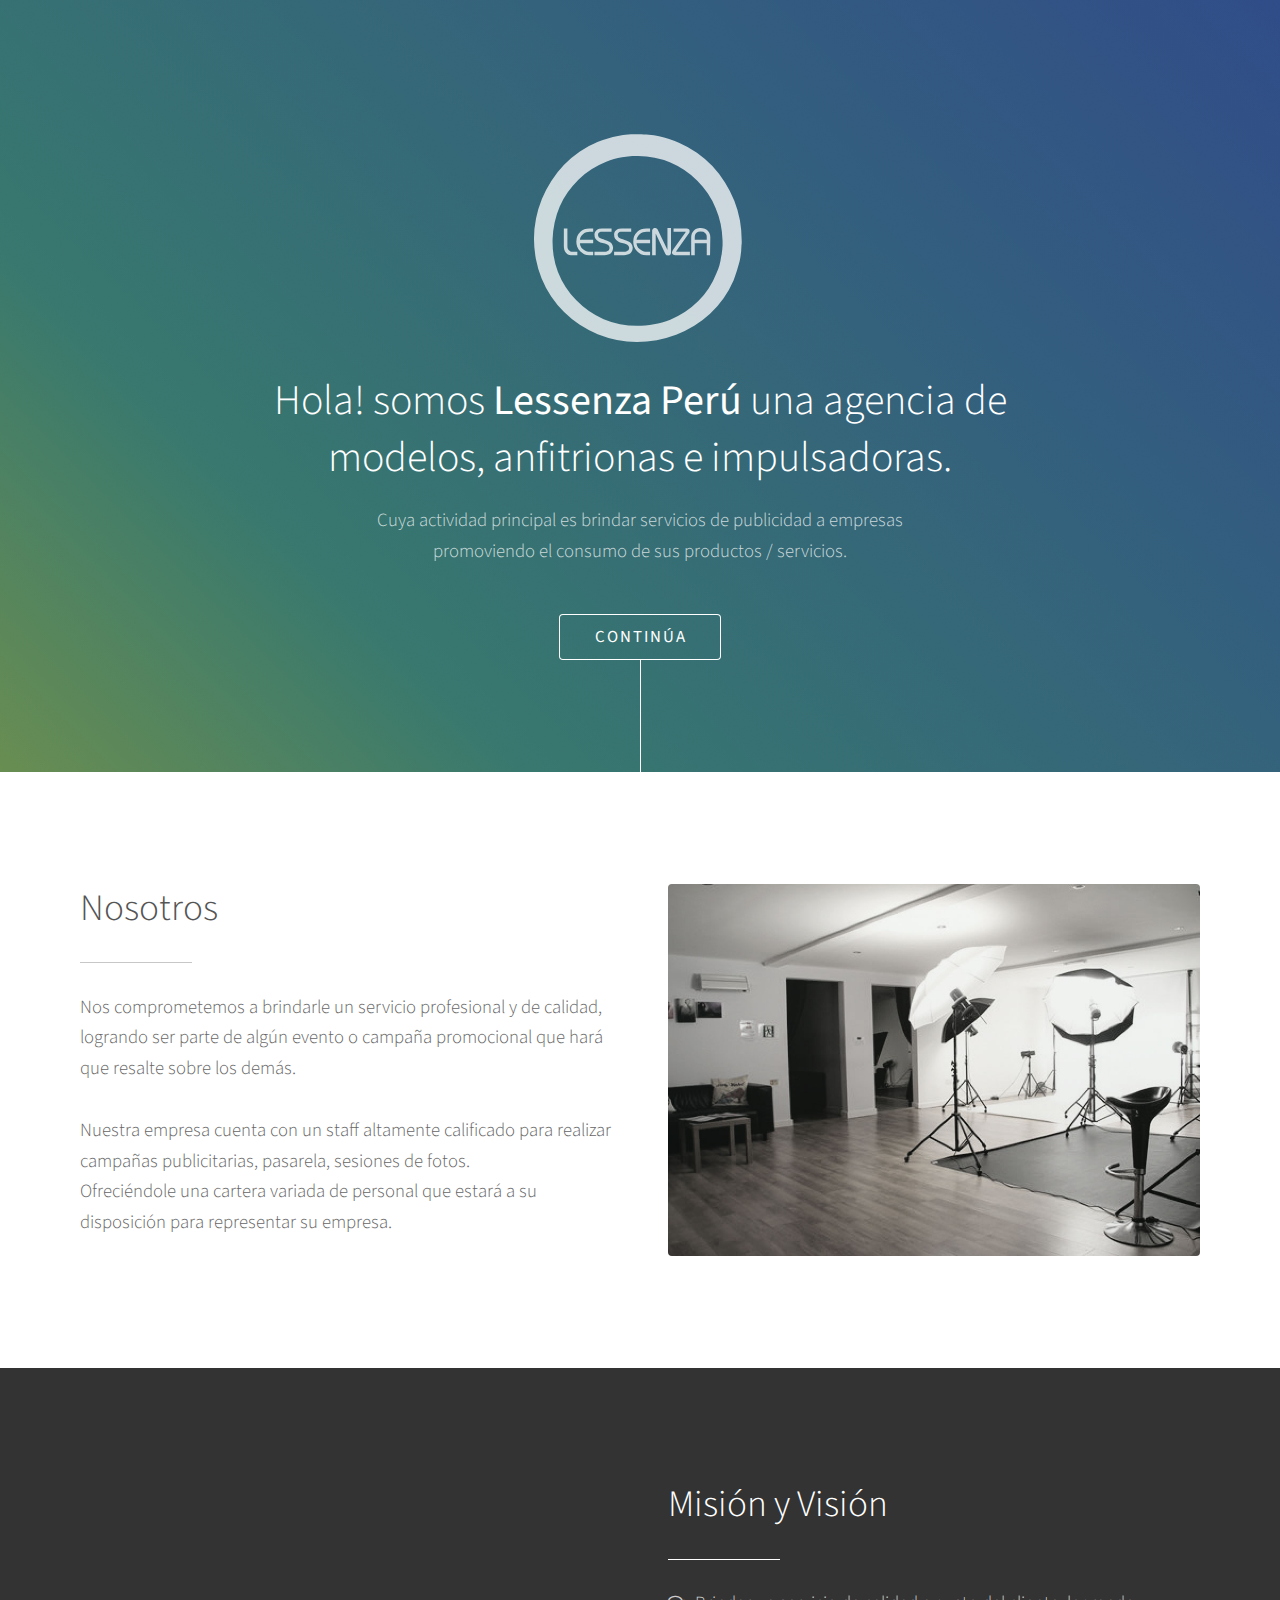
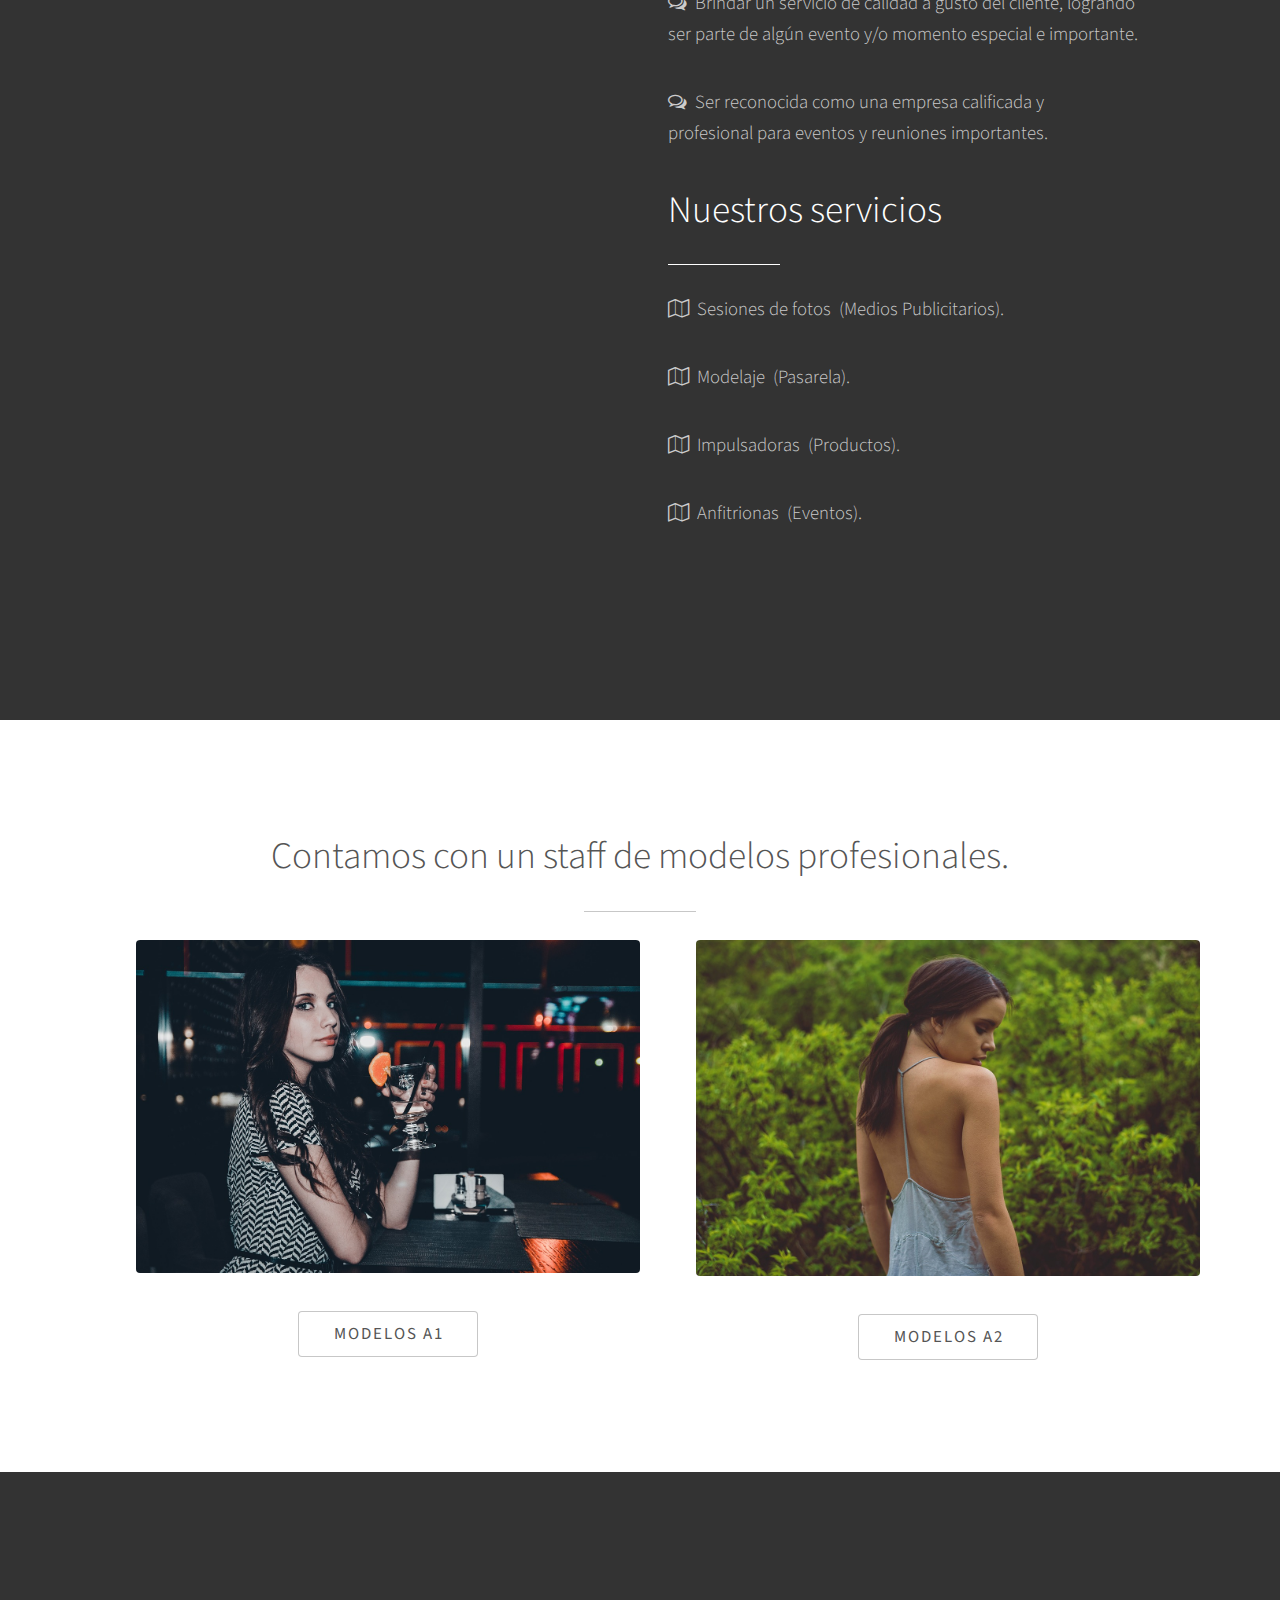
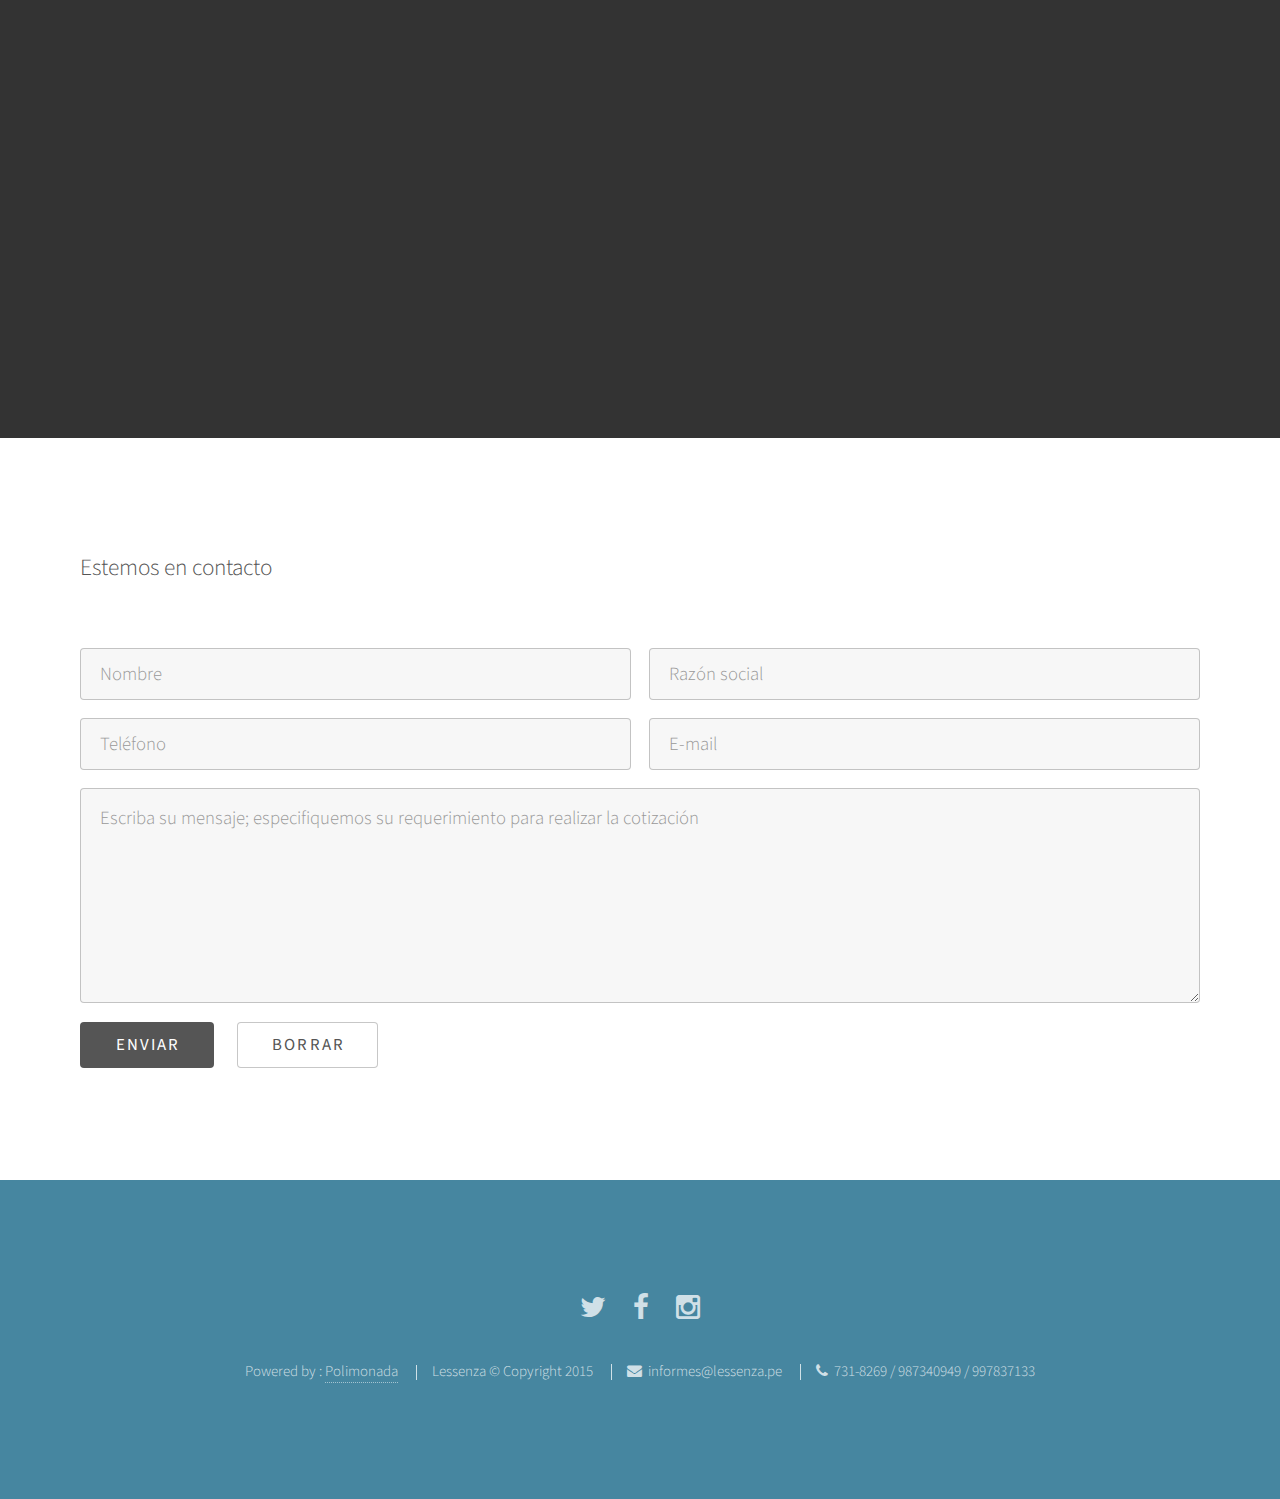
==== commit cabdb550: "Cambio en texto header" ====
--- a/index.html
+++ b/index.html
@@ -23,7 +23,7 @@
 			<div class="inner">		
 
 				<span class="icon-logofinal major"></span>
-				<h1>Hola! somos <strong>Lessenza</strong> Perú una agencia de<br />modelos, anfitrionas e impulsadoras. 
+				<h1>Hola! somos <strong>Lessenza Perú</strong> una agencia de<br /> modelos, anfitrionas e impulsadoras. 
   				<br/><a href="Lessenza"></a></h1>
 				<p>Cuya actividad principal es brindar servicios de publicidad a empresas<br/>promoviendo el consumo  de sus productos / servicios.</p>
 				<ul class="actions">
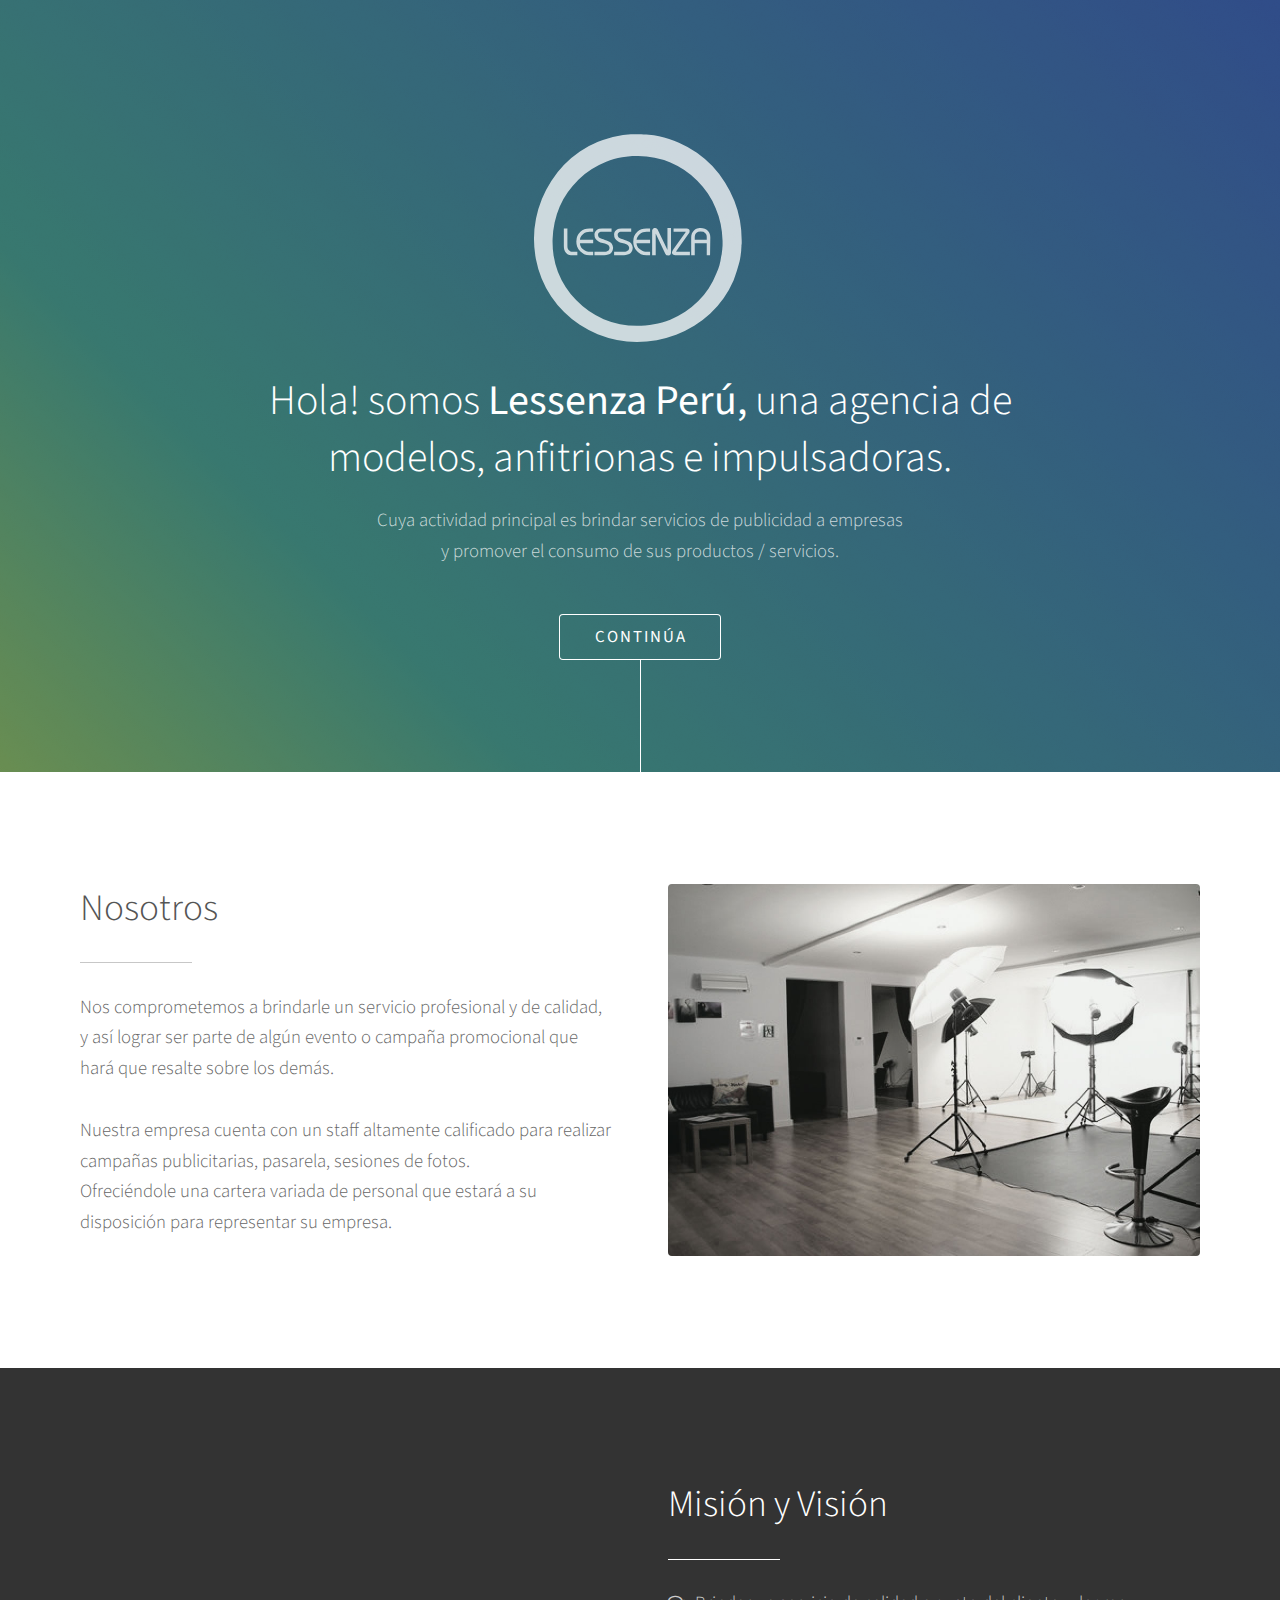
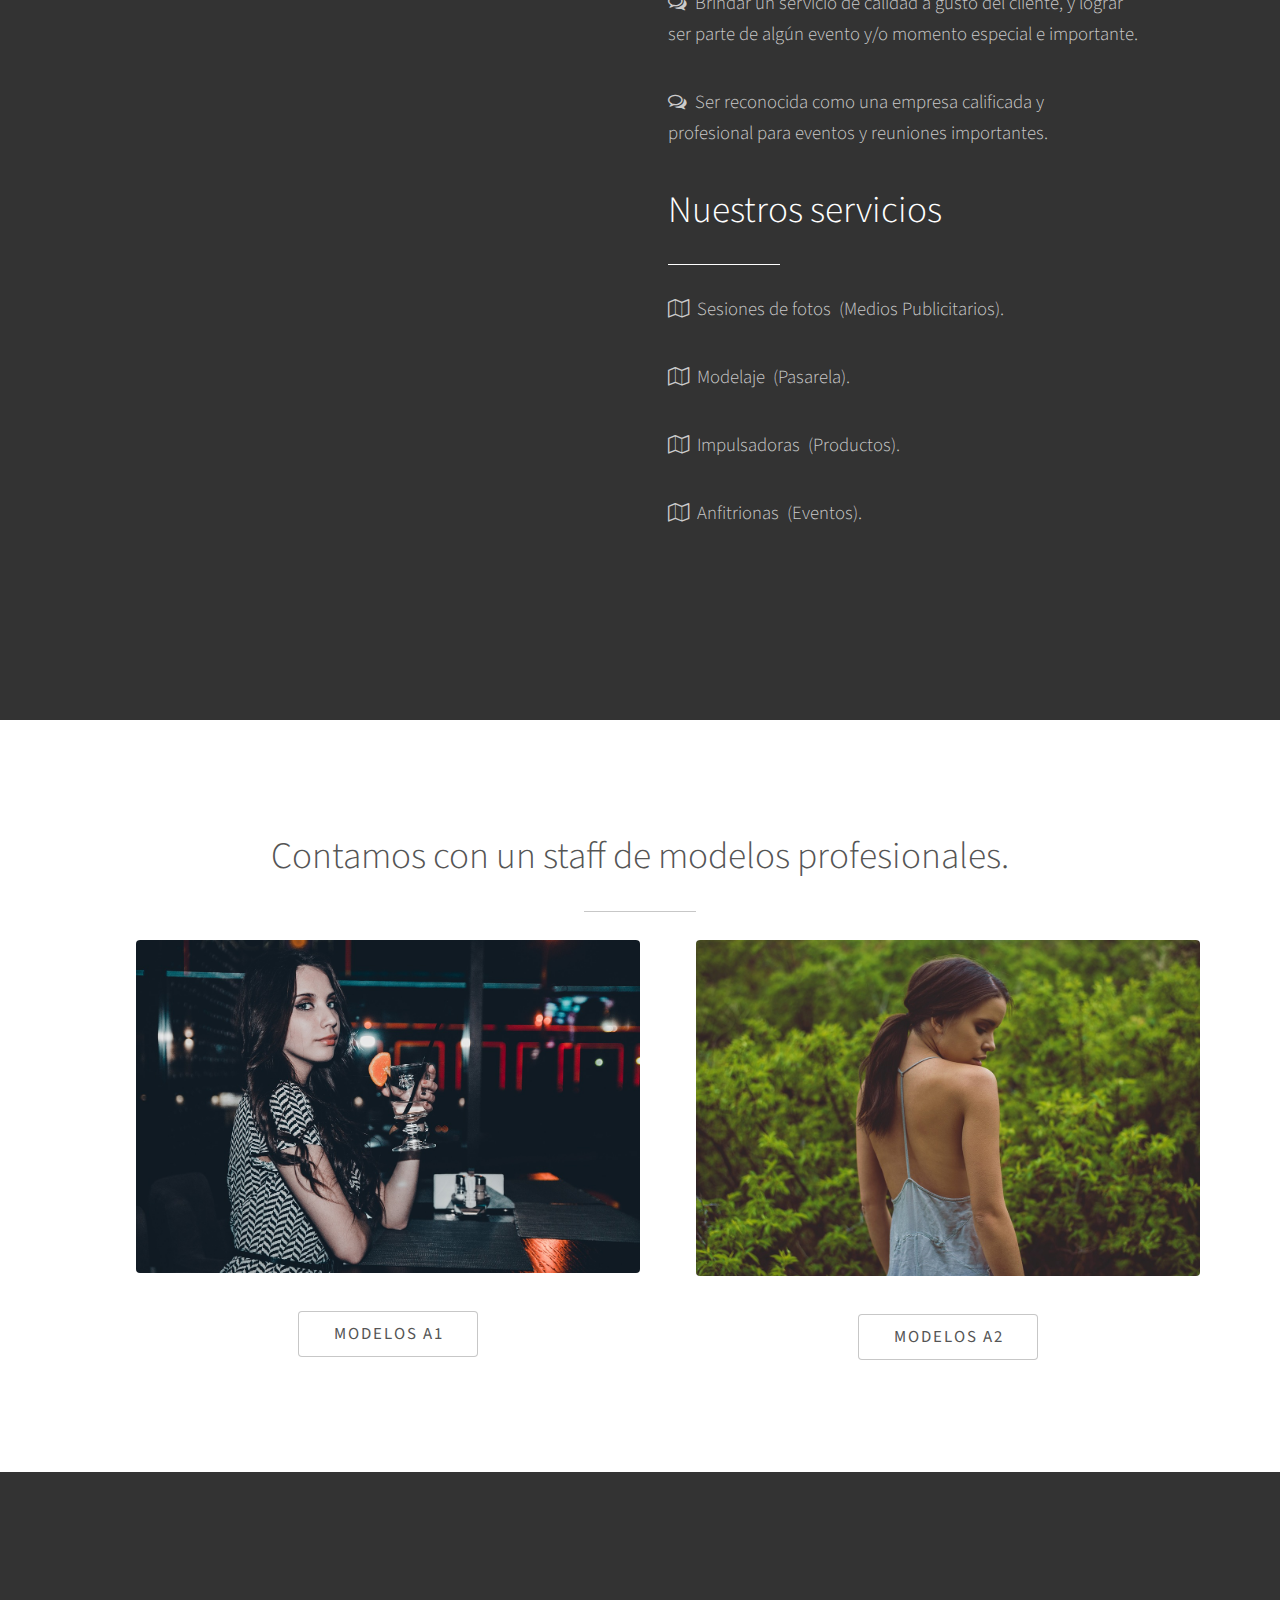
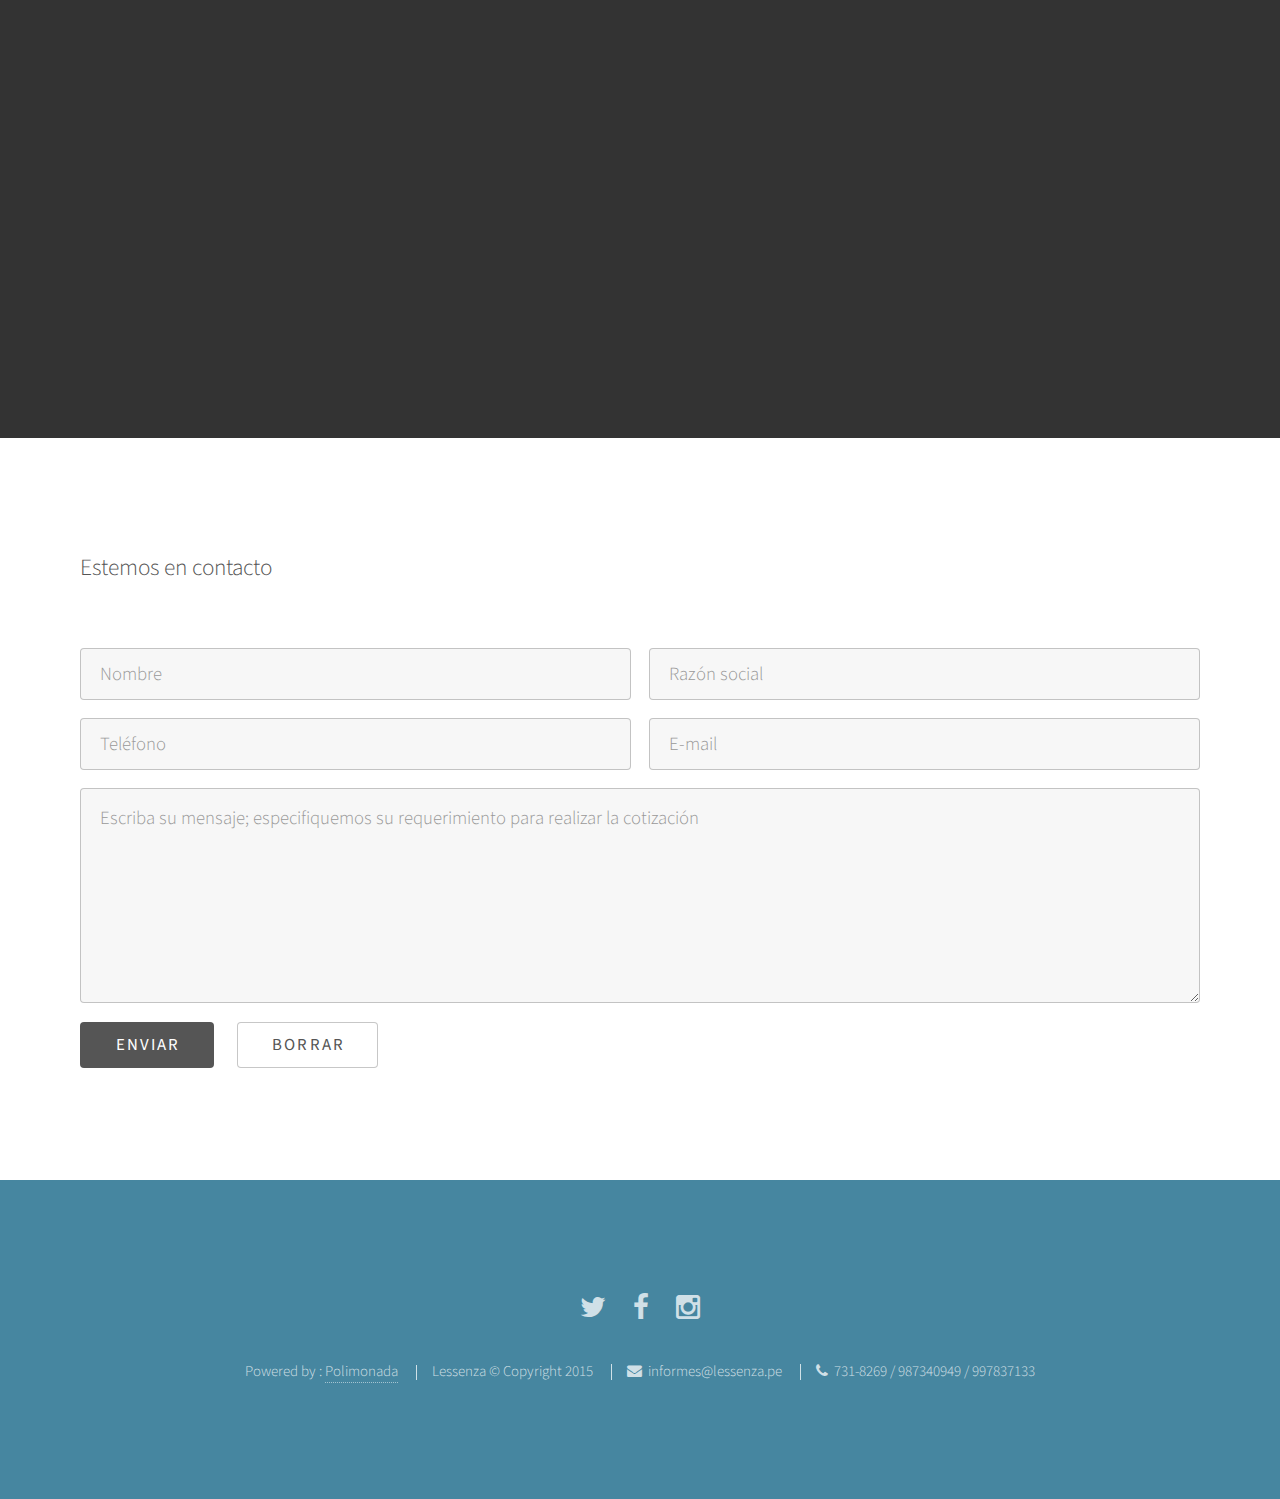
==== commit e29ff3fe: "Cambio en texto header" ====
--- a/index.html
+++ b/index.html
@@ -23,9 +23,9 @@
 			<div class="inner">		
 
 				<span class="icon-logofinal major"></span>
-				<h1>Hola! somos <strong>Lessenza Perú</strong> una agencia de<br /> modelos, anfitrionas e impulsadoras. 
+				<h1>Hola! somos <strong>Lessenza Perú,</strong> una agencia de<br /> modelos, anfitrionas e impulsadoras. 
   				<br/><a href="Lessenza"></a></h1>
-				<p>Cuya actividad principal es brindar servicios de publicidad a empresas<br/>promoviendo el consumo  de sus productos / servicios.</p>
+				<p>Cuya actividad principal es brindar servicios de publicidad a empresas<br/> y promover el consumo  de sus productos / servicios.</p>
 				<ul class="actions">
 					<li><a href="#one" class="button scrolly">Continúa</a></li>
 				</ul>
@@ -42,7 +42,7 @@
 						<header class="major">
 							<h2>Nosotros</h2>
 						</header>
-						<p>Nos comprometemos a brindarle un servicio profesional y de calidad, logrando ser parte de algún evento o campaña promocional que hará que resalte sobre los demás.<br/><br/>Nuestra empresa cuenta con un staff altamente calificado para realizar campañas publicitarias, pasarela, sesiones de fotos.<br/>Ofreciéndole una cartera variada de personal que estará a su disposición para representar su empresa.<br/></p>
+						<p>Nos comprometemos a brindarle un servicio profesional y de calidad, y así lograr ser parte de algún evento o campaña promocional que hará que resalte sobre los demás.<br/><br/>Nuestra empresa cuenta con un staff altamente calificado para realizar campañas publicitarias, pasarela, sesiones de fotos.<br/>Ofreciéndole una cartera variada de personal que estará a su disposición para representar su empresa.<br/></p>
 
 					</div>
 					<div class="6u$ 12u$(medium) important(medium)">
@@ -72,7 +72,7 @@
 						<header class="major">
 							<h2>Misión y Visión</h2>
 						</header>
-						<p class="icon alt fa-comments-o">&nbsp Brindar un servicio de calidad a gusto del cliente, logrando <br/>ser parte de algún evento y/o momento especial e importante.</p>
+						<p class="icon alt fa-comments-o">&nbsp Brindar un servicio de calidad a gusto del cliente, y lograr <br/>ser parte de algún evento y/o momento especial e importante.</p>
 						<p class="icon alt fa-comments-o">&nbsp Ser reconocida como una empresa calificada y <br/>profesional para eventos y reuniones importantes.</p>
 						<header class="major">
 							<h2>Nuestros servicios</h2>
@@ -265,7 +265,7 @@
 						Estamos constantemente en busca de nuevas caras para <br/>
 						exposiciones, desfiles y otros eventos.<br/>
 						Si a usted le gustaría trabajar como modelo anfitriona.<br/>
-						Envíenos su cv adjuntando algunas fotografías.<br/><br/>
+						Envíenos su cv , no se olvidé de adjuntar algunas fotografías.<br/><br/>
 						<strong>seleccion@lessenza.pe</strong>
 		 			</blockquote>
 		 		</section>					
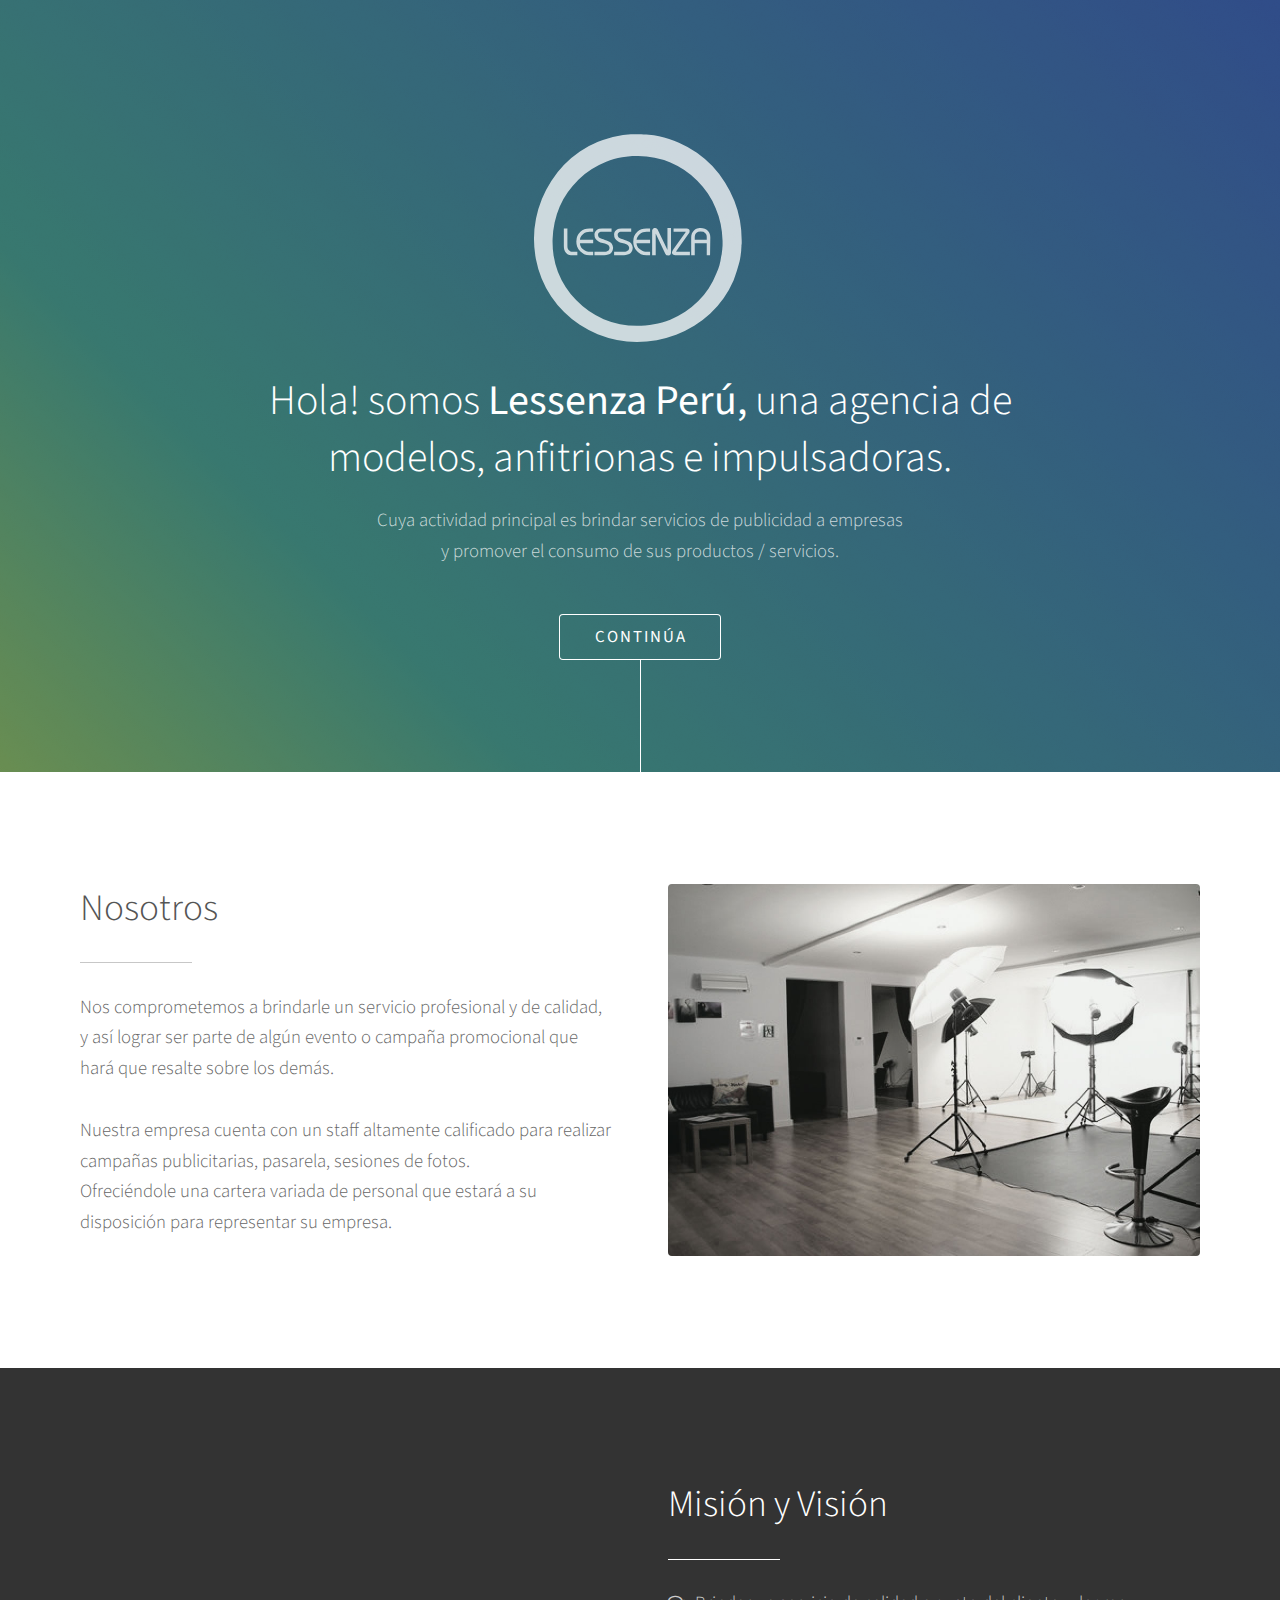
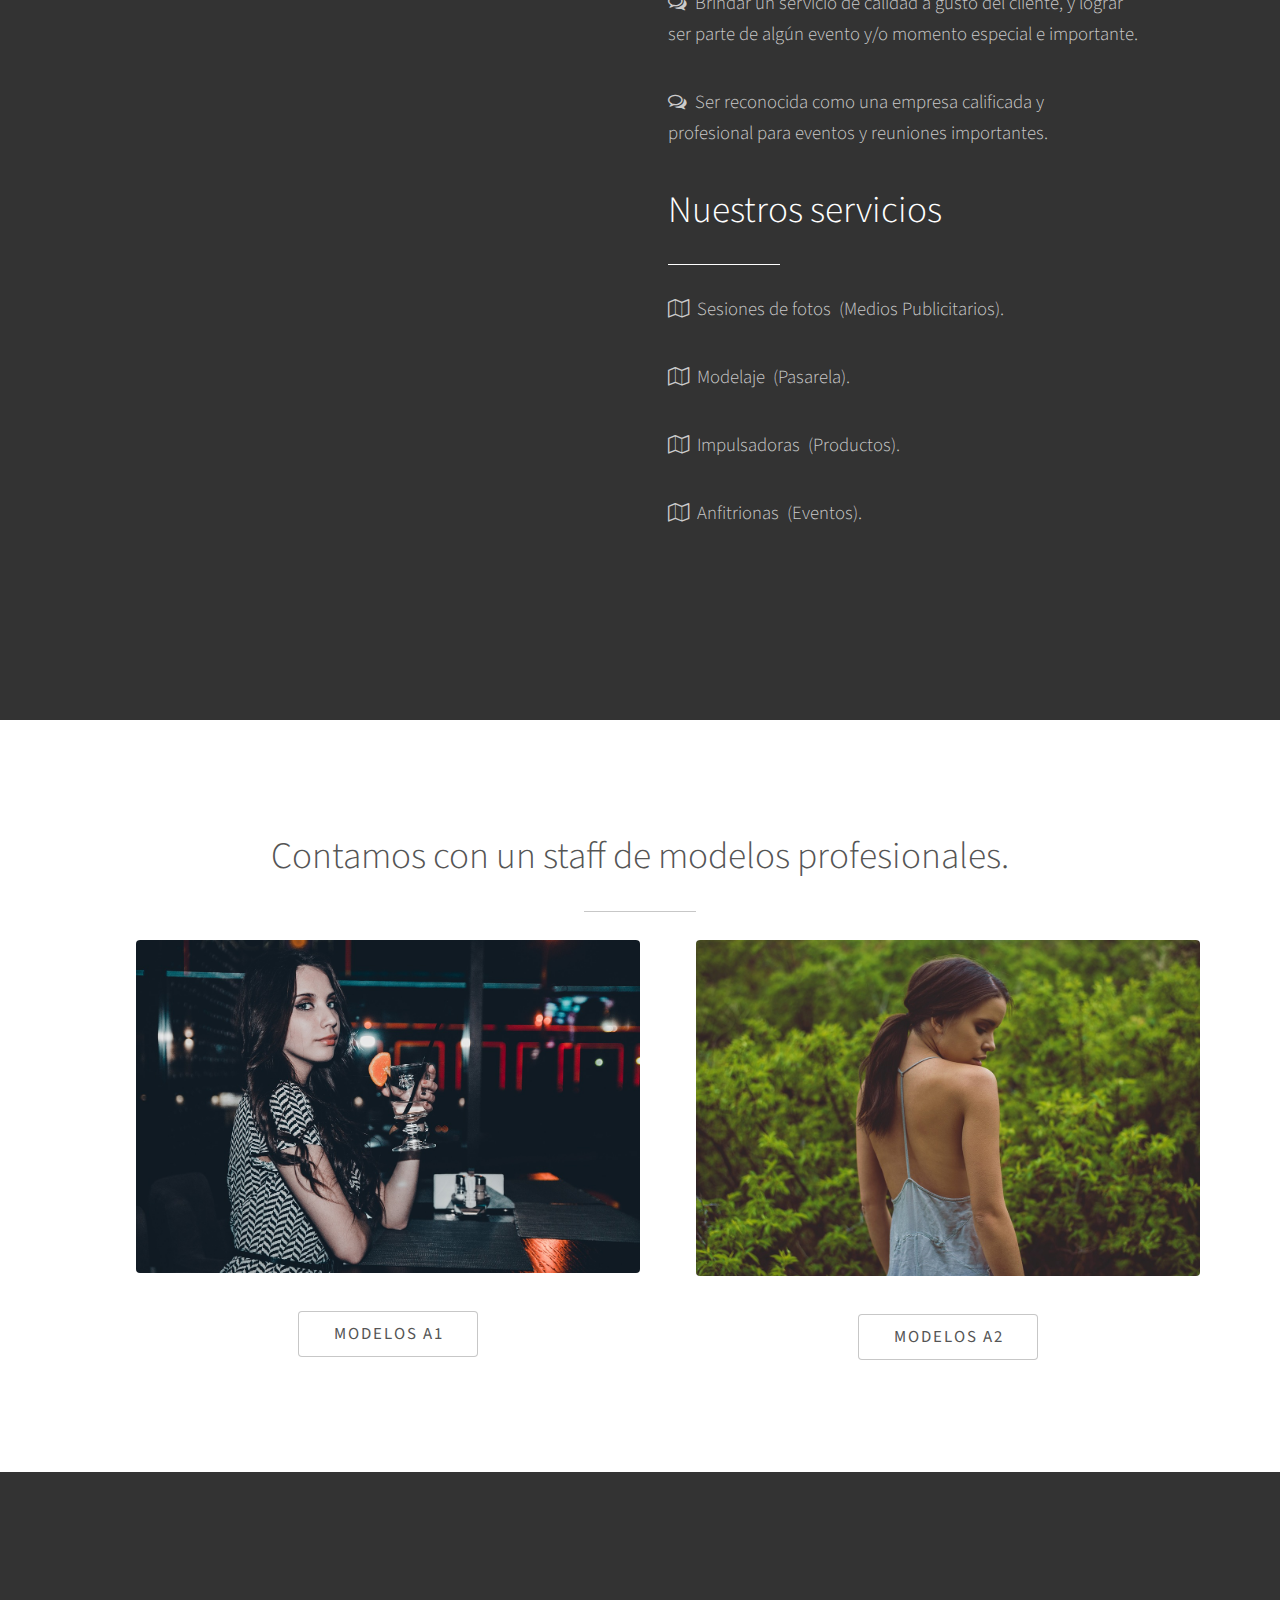
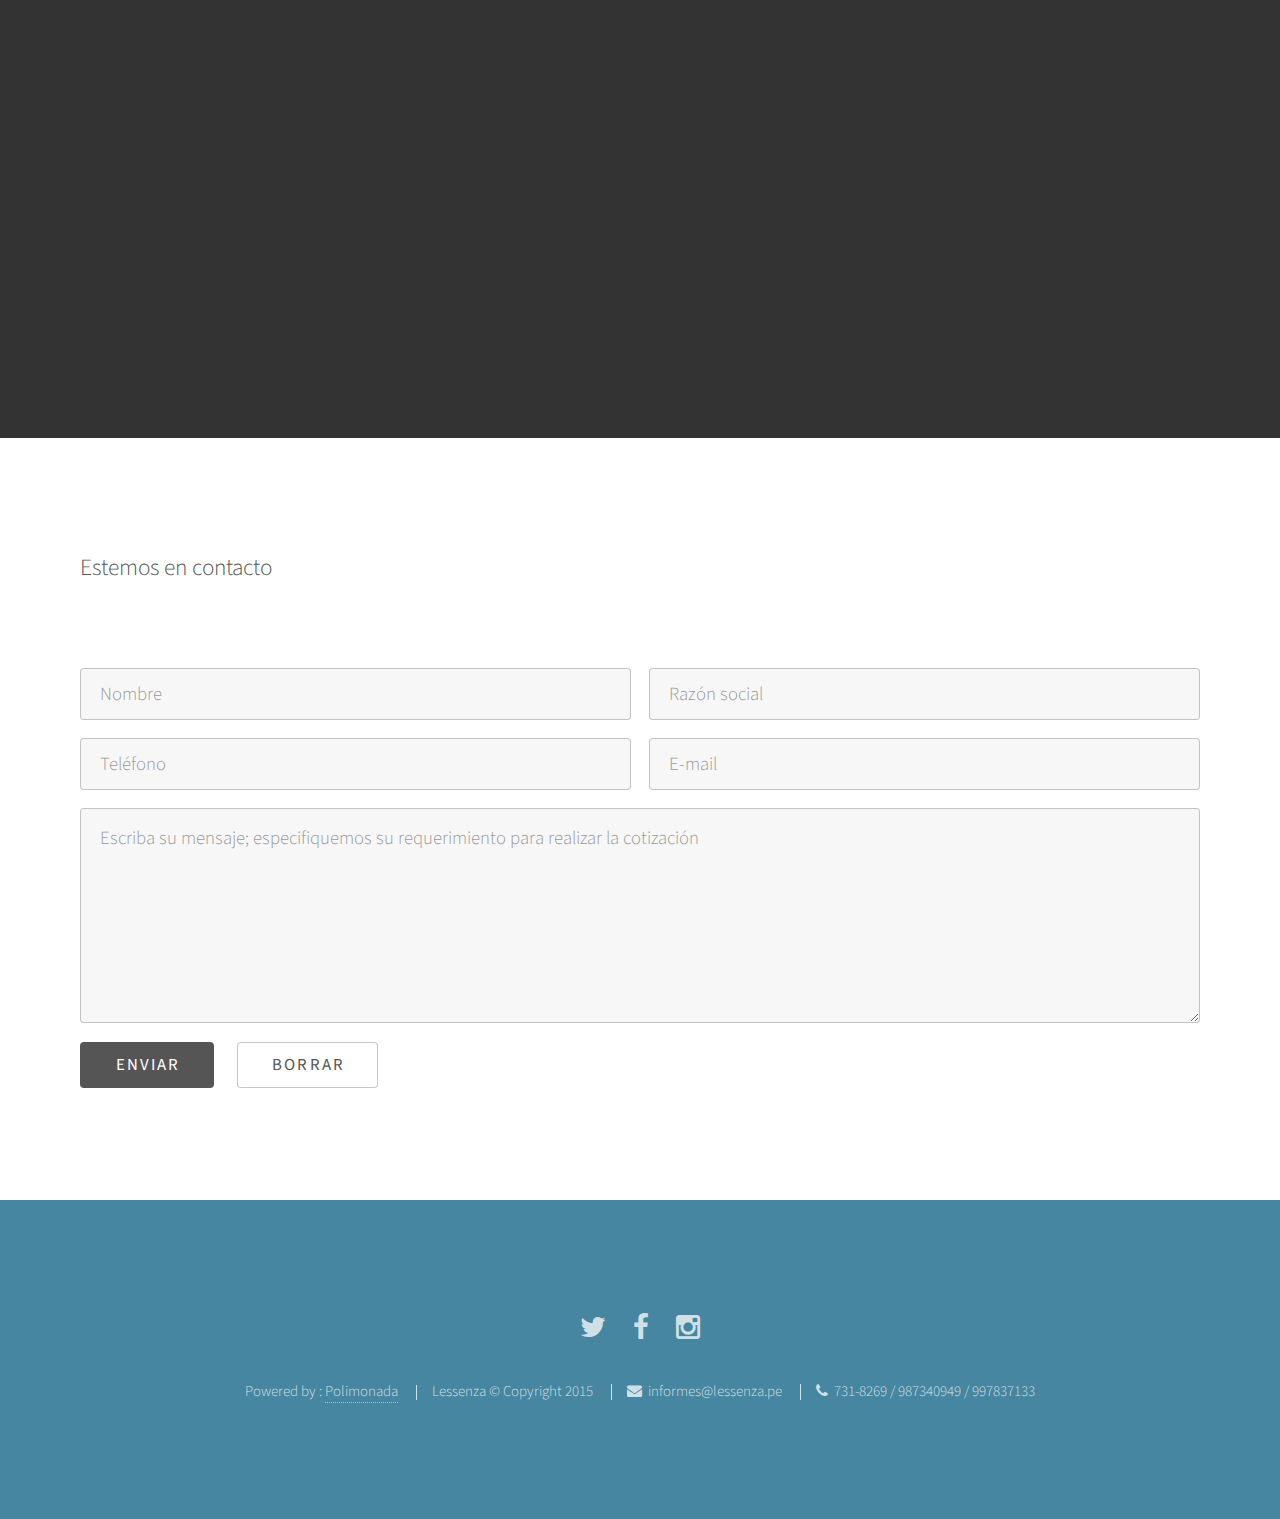
==== commit 1a9afef8: "boton me gusta cambio" ====
--- a/index.html
+++ b/index.html
@@ -277,8 +277,9 @@
 		<section id="five" class="main style1">
 			<div class="container">					
 				<section>
-					<iframe src="http://www.facebook.com/plugins/like.php?href=https://www.facebook.com/LessenzaPeru&amp;layout=standard&amp;show_faces=true&amp;width=450&amp;action=like&amp;font=trebuchet+ms&amp;colorscheme=light&amp;height=80" scrolling="no" frameborder="0" style="float:right;border:none; overflow:hidden; width:400px; height:80px;" allowTransparency="true"></iframe>
-					<h4>Estemos en contacto</h4>
+					<h4 style="display:inline-block ">Estemos en contacto</h4>
+					<iframe src="http://www.facebook.com/plugins/like.php?href=https://www.facebook.com/LessenzaPeru&amp;layout=standard&amp;show_faces=true&amp;width=450&amp;action=like&amp;font=trebuchet+ms&amp;colorscheme=light&amp;height=80" scrolling="no" frameborder="0" style="float:right ;display:inline-block;border:none; overflow:hidden;  height:100px;vertical-align: text-top;" allowTransparency="true"></iframe>
+					
 					<form method="post" action="contacto.php">
 
 						<div class="row uniform 50%">
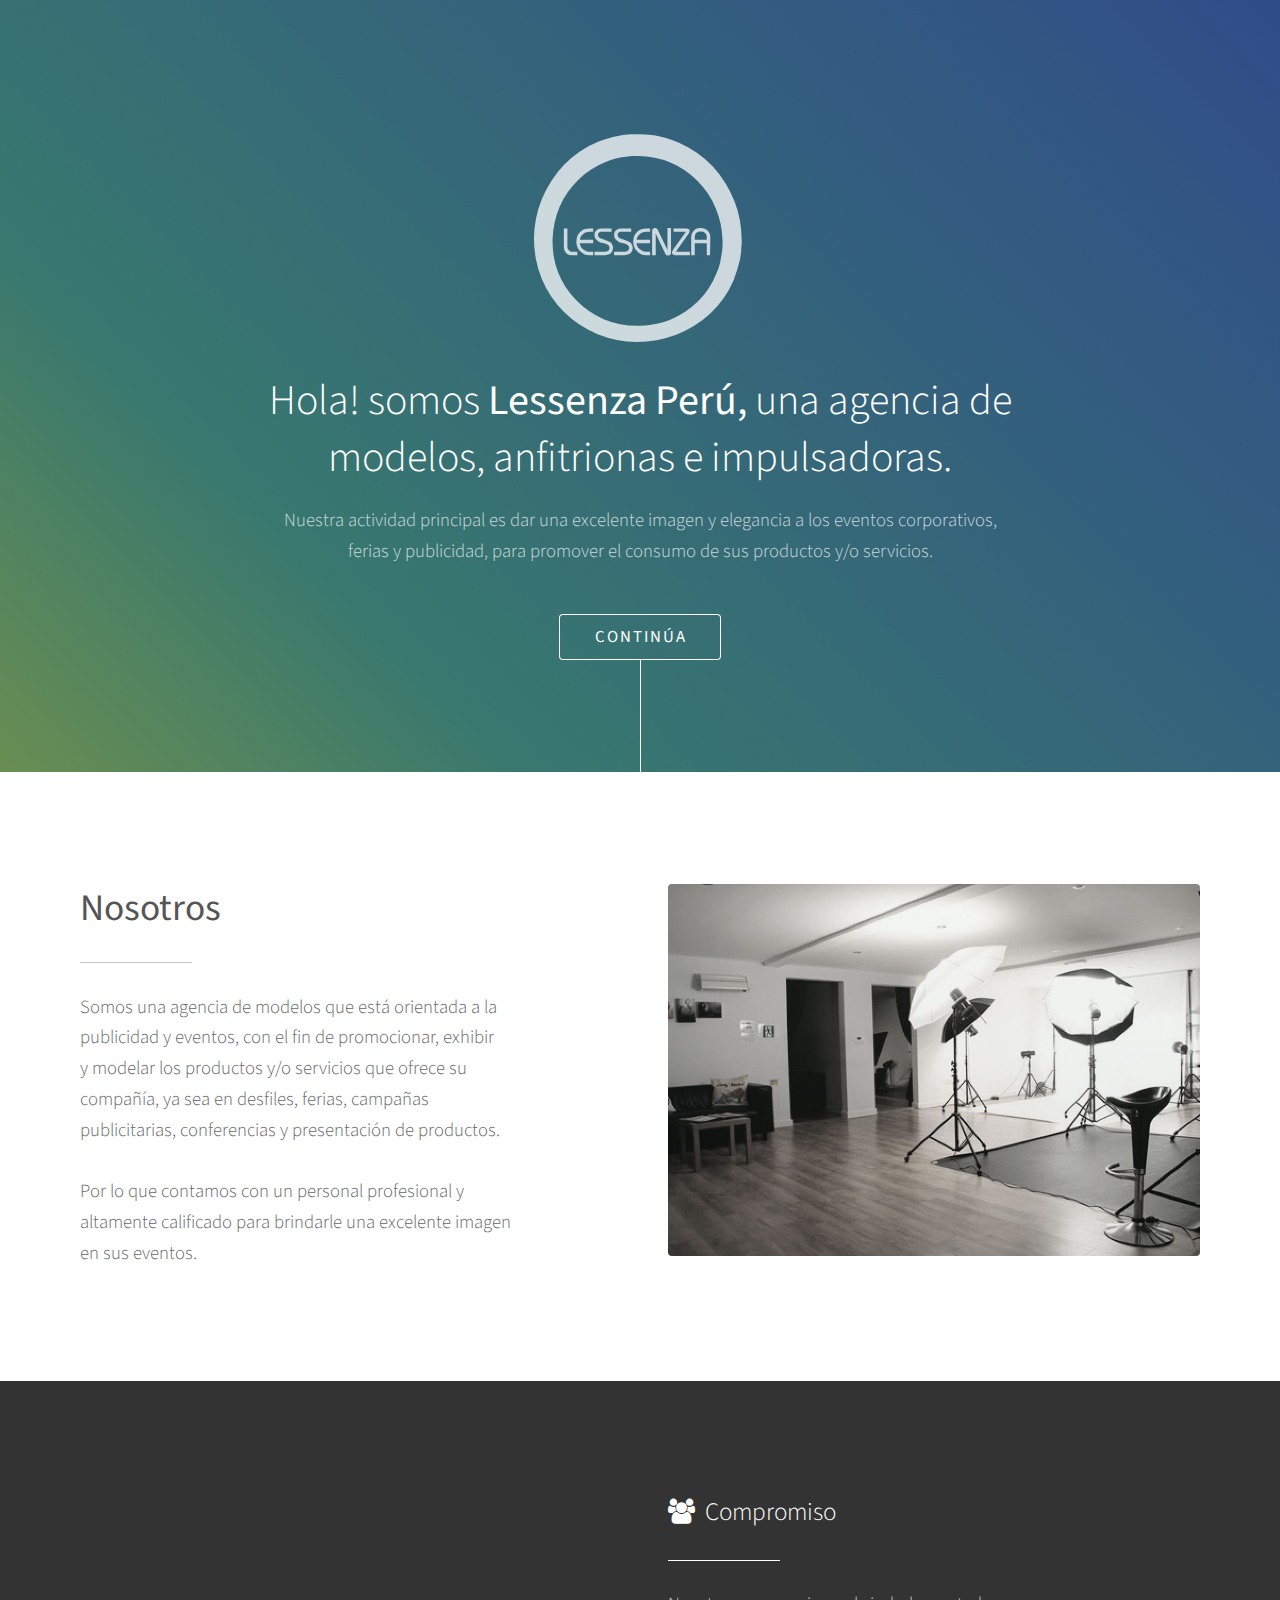
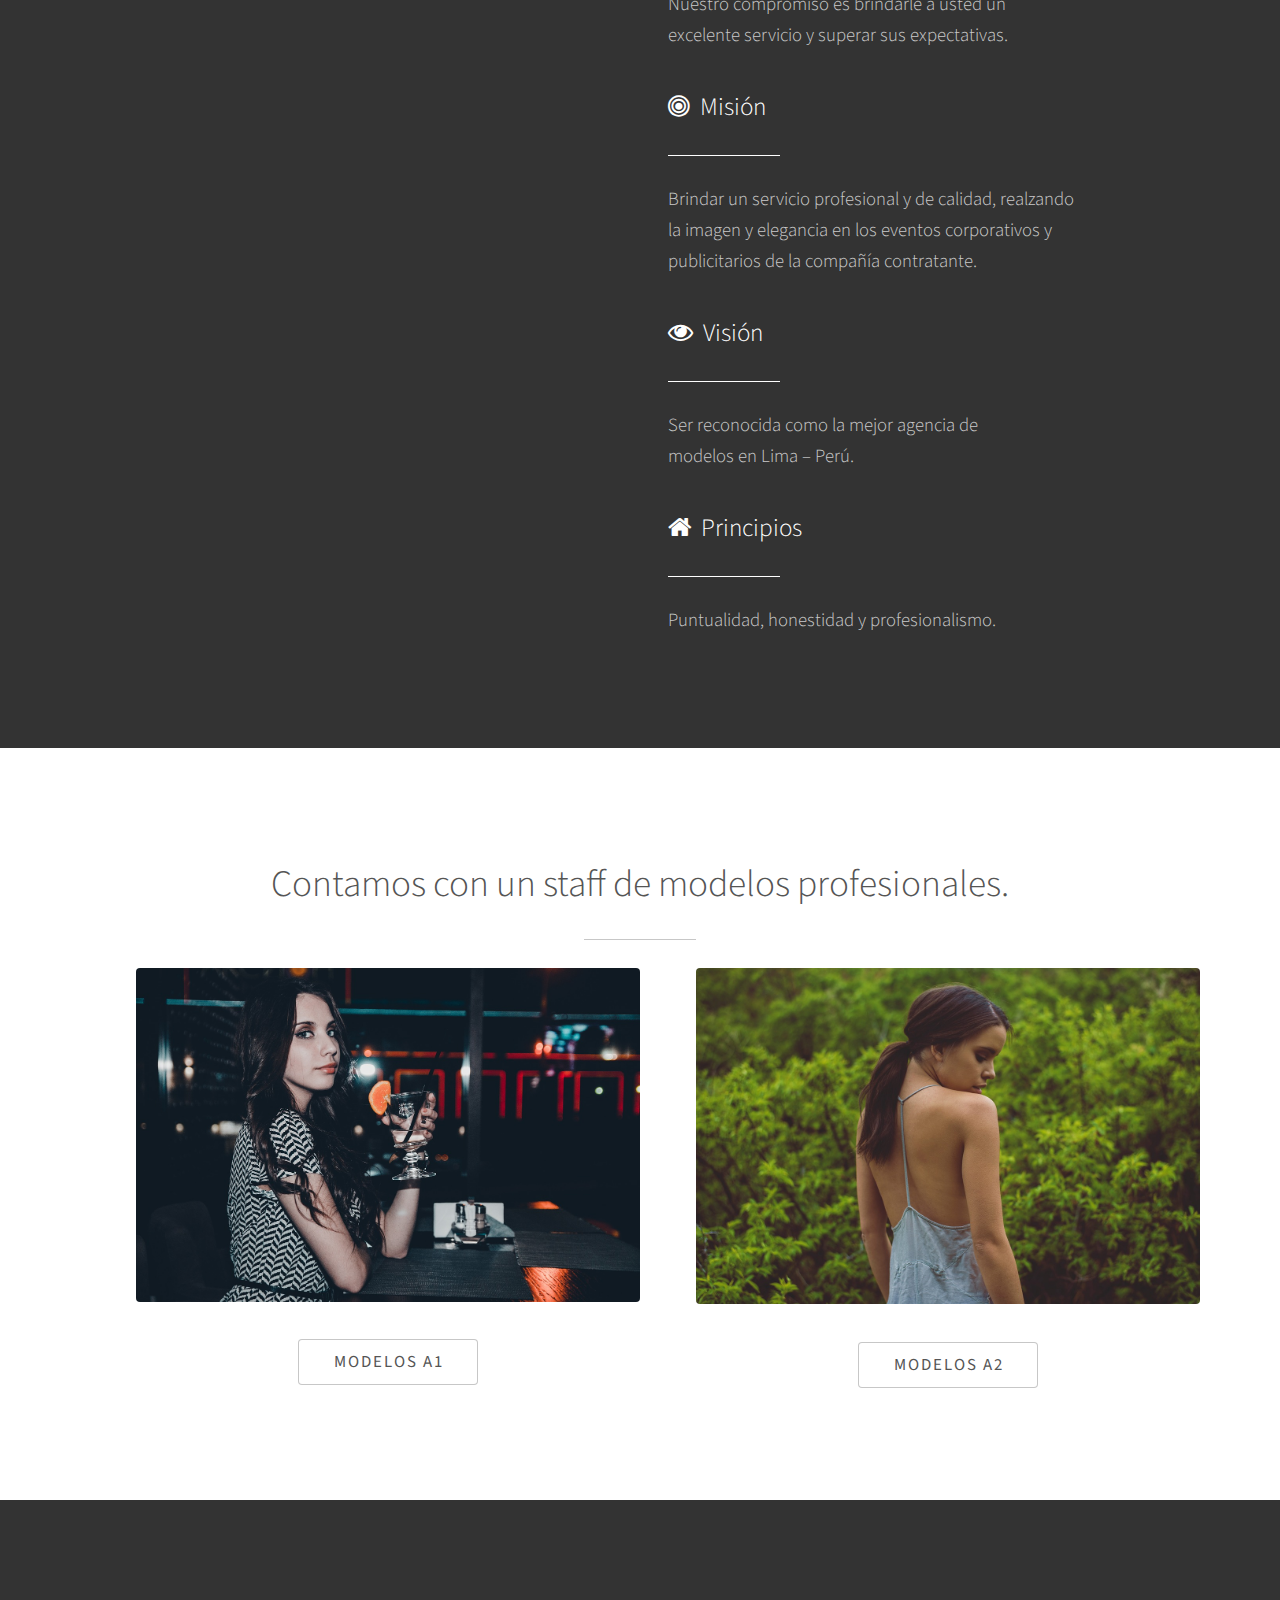
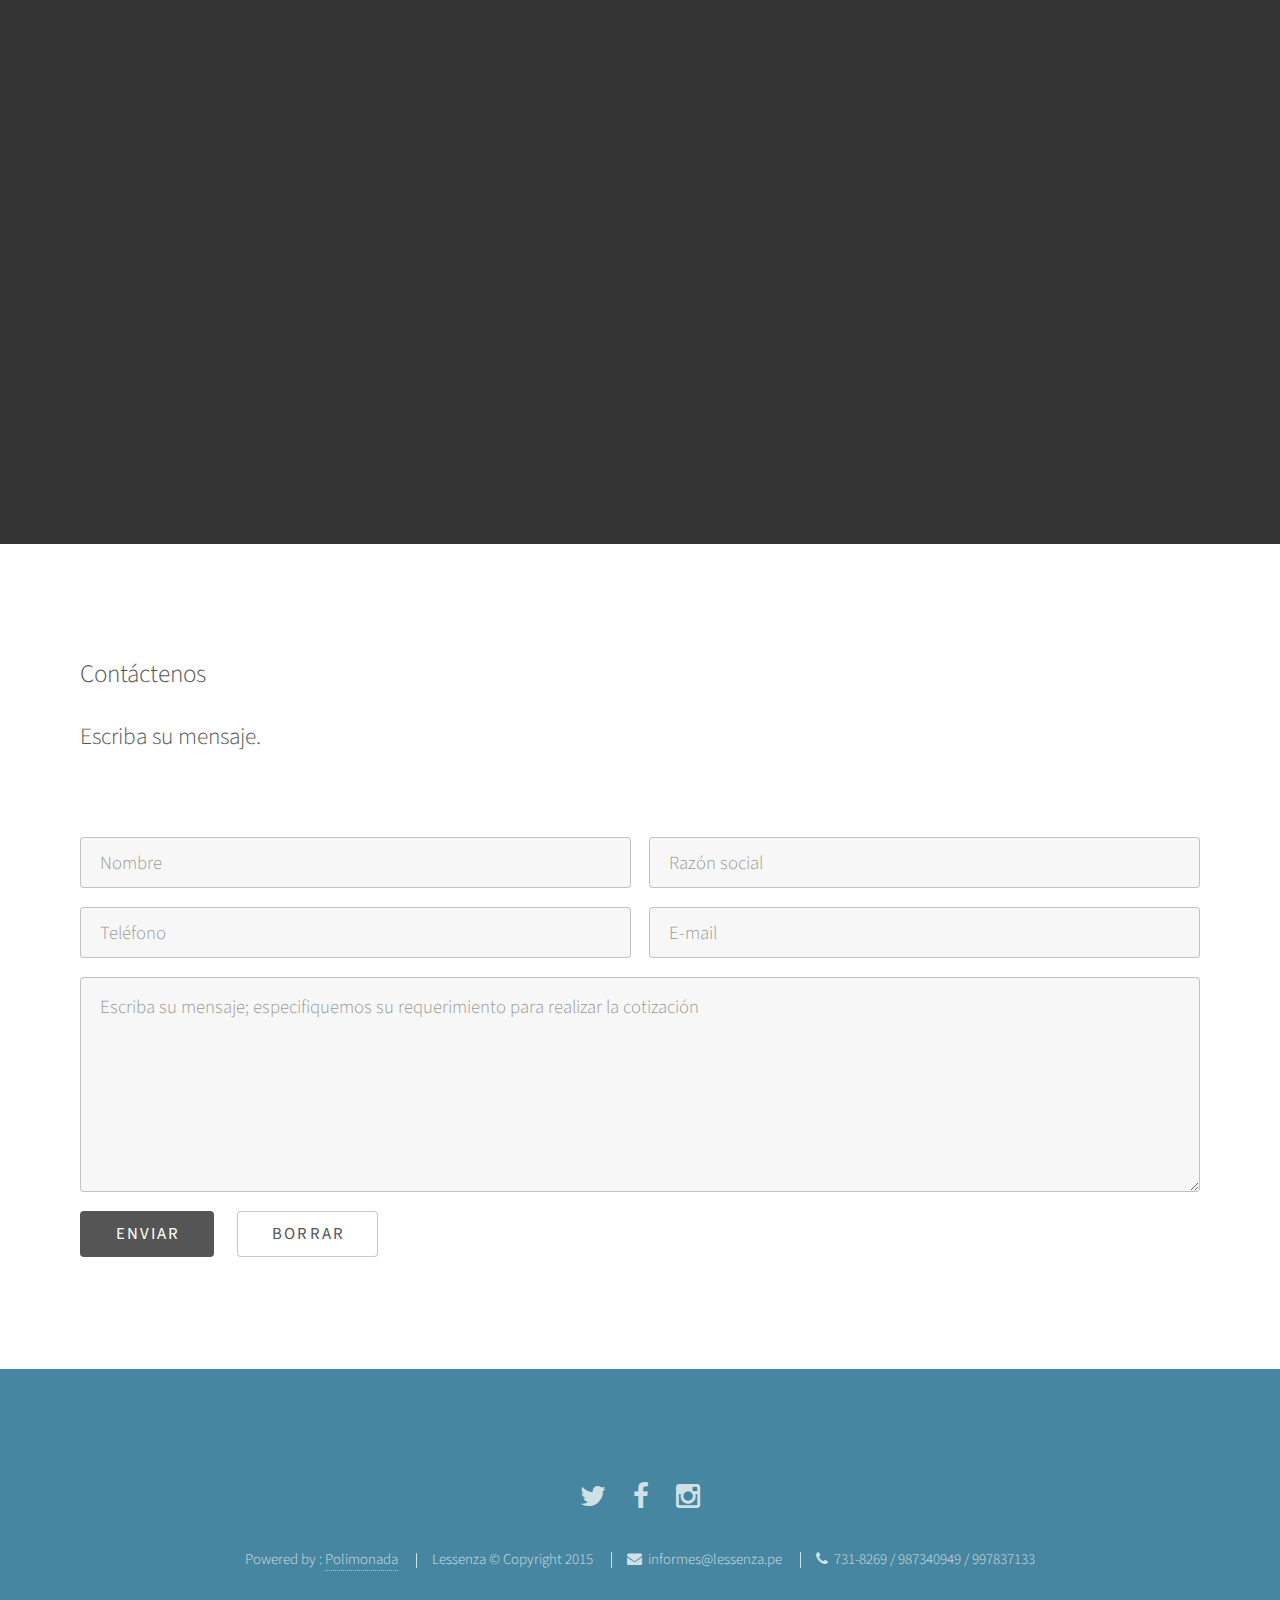
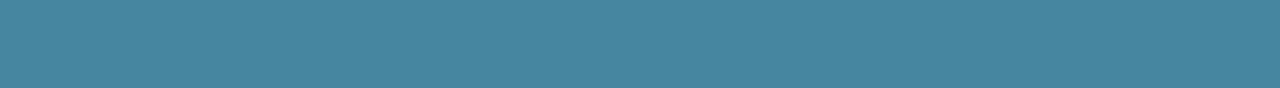
==== commit 1e79fa0e: "Cambio cabezera , keywords, description y css ie8" ====
--- a/index.html
+++ b/index.html
@@ -5,11 +5,13 @@
 		<title>Lessenza Perú</title>
 		<meta charset="utf-8"/>
 		<meta name="viewport" content="width=device-width, initial-scale=1, maximum-scale=1"/>
-		<meta name="description" content="Agencia de modelos, anfitrionas para eventos corporativos, ferias, conferencias y publicidad."/>
+		<meta content="Paul Piscoya Echandia" name="author" />
+		<meta content="Agencia, modelos, anfitrionas, impulsadoras, peru, lima" name="keywords" />
+		<meta content="Agencia de Modelos y Anfitrionas Lessenza Perú | Contamos con modelos A1 - A2 | Teléfonos: 731 8269 / 987340949 / 997837133 | informes@lessenza.pe" name="description" />
 		<!--[if lte IE 8]><script src="src/js/libs/ie/html5shiv.js"></script><![endif]-->
 		<link rel="stylesheet" href="src/css/main.css"/>
-		<!--[if lte IE 8]><link rel="stylesheet" href="assets/css/ie8.css" /><![endif]-->
-		<!--[if lte IE 9]><link rel="stylesheet" href="assets/css/ie9.css" /><![endif]-->
+		<!--[if lte IE 8]><link rel="stylesheet" href="src/css/ie8.css" /><![endif]-->
+		<!--[if lte IE 9]><link rel="stylesheet" href="src/css/ie9.css" /><![endif]-->
 		<link rel="icon" type="image/png" href="favicon-32x32.png"/>
 		<link rel="apple-touch-icon" href="favicon-32x32.png">
 	</head>
@@ -25,7 +27,7 @@
 				<span class="icon-logofinal major"></span>
 				<h1>Hola! somos <strong>Lessenza Perú,</strong> una agencia de<br /> modelos, anfitrionas e impulsadoras. 
   				<br/><a href="Lessenza"></a></h1>
-				<p>Cuya actividad principal es brindar servicios de publicidad a empresas<br/> y promover el consumo  de sus productos / servicios.</p>
+				<p>Nuestra actividad principal es dar una excelente imagen y elegancia a los eventos corporativos,<br/> ferias y publicidad, para promover el consumo de sus productos y/o servicios.</p>
 				<ul class="actions">
 					<li><a href="#one" class="button scrolly">Continúa</a></li>
 				</ul>
@@ -40,9 +42,9 @@
 				<div class="row 150%">
 					<div class="6u 12u$(medium)">
 						<header class="major">
-							<h2>Nosotros</h2>
-						</header>
-						<p>Nos comprometemos a brindarle un servicio profesional y de calidad, y así lograr ser parte de algún evento o campaña promocional que hará que resalte sobre los demás.<br/><br/>Nuestra empresa cuenta con un staff altamente calificado para realizar campañas publicitarias, pasarela, sesiones de fotos.<br/>Ofreciéndole una cartera variada de personal que estará a su disposición para representar su empresa.<br/></p>
+							<h2><strong>Nosotros</strong></h2>
+						</header>
+						<p>Somos una agencia de modelos que está orientada a la<br/> publicidad y eventos, con el fin de promocionar, exhibir<br/> y modelar los productos y/o servicios que ofrece su<br/> compañía, ya sea en desfiles, ferias, campañas<br/> publicitarias, conferencias y presentación de productos.<br/><br/>Por lo que contamos con un personal profesional y<br/> altamente calificado para brindarle una excelente imagen<br/> en sus eventos.</p>
 
 					</div>
 					<div class="6u$ 12u$(medium) important(medium)">
@@ -70,19 +72,21 @@
 
 					<div class="6u$ 12u$(medium)">
 						<header class="major">
-							<h2>Misión y Visión</h2>
-						</header>
-						<p class="icon alt fa-comments-o">&nbsp Brindar un servicio de calidad a gusto del cliente, y lograr <br/>ser parte de algún evento y/o momento especial e importante.</p>
-						<p class="icon alt fa-comments-o">&nbsp Ser reconocida como una empresa calificada y <br/>profesional para eventos y reuniones importantes.</p>
-						<header class="major">
-							<h2>Nuestros servicios</h2>
-						</header>
-						<ul class="actions">
-							<li><p class="icon alt fa-map-o">&nbsp Sesiones de fotos &nbsp(Medios Publicitarios).</p></li><br/>
-							<li><p class="icon alt fa-map-o">&nbsp Modelaje &nbsp(Pasarela).</p></li><br/>
-							<li><p class="icon alt fa-map-o">&nbsp Impulsadoras &nbsp(Productos).</p></li><br/>
-							<li><p class="icon alt fa-map-o">&nbsp Anfitrionas &nbsp(Eventos).</p></li>
-						</ul>							
+							<h3 class="icon alt fa-group">&nbsp Compromiso</h3>
+						</header>
+						<p >Nuestro compromiso es brindarle a usted un<br/> excelente servicio y superar sus expectativas.</p>					
+						<header class="major">
+							<h3  class="icon alt fa-bullseye">&nbsp Misión</h3>
+						</header>
+						<p>Brindar un servicio profesional y de calidad, realzando<br/> la imagen y elegancia en los eventos corporativos y<br/> publicitarios de la compañía contratante.</p>
+						<header class="major">
+							<h3 class="icon alt fa-eye">&nbsp Visión</h3>
+						</header>
+						<p>Ser reconocida como la mejor agencia de<br/> modelos en Lima – Perú.</p>
+						<header class="major">
+							<h3 class="icon alt fa-home">&nbsp Principios</h3>
+						</header>
+						<p>Puntualidad, honestidad y profesionalismo.</p>							
 					</div>
 				</div>
 			</div>
@@ -261,12 +265,15 @@
 						<h2>¿Está interesado/a en trabajar con nosotros?</h2>
 					</header>
 					<blockquote class="left">
-						Estamos ubicando personal en diferentes partes de lima.<br/>
-						Estamos constantemente en busca de nuevas caras para <br/>
+						Estamos ubicando personal en diferentes partes de Lima.<br/>
+						Constantemente estamos en busca de modelos para <br/>
 						exposiciones, desfiles y otros eventos.<br/>
-						Si a usted le gustaría trabajar como modelo anfitriona.<br/>
-						Envíenos su cv , no se olvidé de adjuntar algunas fotografías.<br/><br/>
-						<strong>seleccion@lessenza.pe</strong>
+						Si a usted le gustaría trabajar como modelo o anfitriona. <br/>
+						Envíenos su cv , adjuntado su e-book.<br/>
+						A:<br/><br/>
+
+						<h4 style="border: solid 5px rgba(144, 144, 144, 0.7);display:inline-block;padding:0.2em 2em 0.2em 2em;border-radius: 0.5em;">	<strong> seleccion@lessenza.pe </strong>
+						</h4>
 		 			</blockquote>
 		 		</section>					
 			</div>
@@ -277,7 +284,8 @@
 		<section id="five" class="main style1">
 			<div class="container">					
 				<section>
-					<h4 style="display:inline-block ">Estemos en contacto</h4>
+					<h3>Contáctenos</h3>
+					<h4 style="display:inline-block ">Escriba su mensaje.</h4>
 					<iframe src="http://www.facebook.com/plugins/like.php?href=https://www.facebook.com/LessenzaPeru&amp;layout=standard&amp;show_faces=true&amp;width=450&amp;action=like&amp;font=trebuchet+ms&amp;colorscheme=light&amp;height=80" scrolling="no" frameborder="0" style="float:right ;display:inline-block;border:none; overflow:hidden;  height:100px;vertical-align: text-top;" allowTransparency="true"></iframe>
 					
 					<form method="post" action="contacto.php">
--- a/src/css/ie8.css
+++ b/src/css/ie8.css
@@ -0,0 +1,368 @@
+/*
+	Photon by HTML5 UP
+	html5up.net | @n33co
+	Free for personal and commercial use under the CCA 3.0 license (html5up.net/license)
+*/
+
+/* Basic */
+
+	hr {
+		border-bottom: solid 1px #ccc;
+	}
+
+	blockquote {
+		border-left: solid 4px #ccc;
+	}
+
+	code {
+		border: solid 1px #ccc;
+	}
+
+/* Section/Article */
+
+	header.major:after {
+		background: #ccc;
+	}
+
+/* Form */
+
+	input[type="text"],
+	input[type="password"],
+	input[type="email"],
+	select,
+	textarea {
+		-ms-behavior: url("assets/js/ie/PIE.htc");
+		border: solid 1px #ccc;
+		position: relative;
+	}
+
+/* List */
+
+	ul.alt li {
+		border-top: solid 1px #ccc;
+	}
+
+	ul.major-icons li .icon {
+		-ms-behavior: url("assets/js/ie/PIE.htc");
+		border: solid 1px #ccc;
+		position: relative;
+	}
+
+/* Table */
+
+	table thead {
+		border-bottom: solid 1px #ccc;
+	}
+
+	table tfoot {
+		border-top: solid 1px #ccc;
+	}
+
+	table.alt tbody tr td {
+		border: solid 1px #ccc;
+		border-left-width: 0;
+		border-top-width: 0;
+	}
+
+/* Button */
+
+	input[type="submit"],
+	input[type="reset"],
+	input[type="button"],
+	button,
+	.button {
+		-ms-behavior: url("assets/js/ie/PIE.htc");
+		border: solid 1px #ccc;
+		position: relative;
+	}
+
+/* Image */
+
+	.image {
+		-ms-behavior: url("assets/js/ie/PIE.htc");
+	}
+
+		.image img {
+			-ms-behavior: url("assets/js/ie/PIE.htc");
+			position: relative;
+		}
+
+/* Main */
+
+	.main.style2 {
+		background-color: #333;
+		color: #ffffff;
+		-ms-behavior: url("assets/js/ie/backgroundsize.min.htc");
+		background-image: url("../../images/header.jpg");
+		background-size: cover;
+		position: relative;
+	}
+
+		.main.style2 a {
+			border-bottom-color: #ffffff;
+		}
+
+			.main.style2 a:hover {
+				color: #ffffff;
+			}
+
+		.main.style2 h1, .main.style2 h2, .main.style2 h3, .main.style2 h4, .main.style2 h5, .main.style2 h6, .main.style2 strong, .main.style2 b {
+			color: #ffffff;
+		}
+
+		.main.style2 header p {
+			color: #ffffff;
+		}
+
+		.main.style2 header.major:after {
+			background: #ffffff;
+		}
+
+		.main.style2 input[type="submit"],
+		.main.style2 input[type="reset"],
+		.main.style2 input[type="button"],
+		.main.style2 button,
+		.main.style2 .button {
+			border: solid 1px #ffffff !important;
+			color: #ffffff !important;
+		}
+
+			.main.style2 input[type="submit"]:hover,
+			.main.style2 input[type="reset"]:hover,
+			.main.style2 input[type="button"]:hover,
+			.main.style2 button:hover,
+			.main.style2 .button:hover {
+				background-color: transparent;
+			}
+
+			.main.style2 input[type="submit"]:active,
+			.main.style2 input[type="reset"]:active,
+			.main.style2 input[type="button"]:active,
+			.main.style2 button:active,
+			.main.style2 .button:active {
+				background-color: transparent;
+			}
+
+			.main.style2 input[type="submit"].special,
+			.main.style2 input[type="reset"].special,
+			.main.style2 input[type="button"].special,
+			.main.style2 button.special,
+			.main.style2 .button.special {
+				background-color: #ffffff;
+				border: solid 1px #ffffff !important;
+				color: #333 !important;
+			}
+
+				.main.style2 input[type="submit"].special:hover,
+				.main.style2 input[type="reset"].special:hover,
+				.main.style2 input[type="button"].special:hover,
+				.main.style2 button.special:hover,
+				.main.style2 .button.special:hover {
+					background-color: transparent !important;
+					color: #ffffff !important;
+				}
+
+				.main.style2 input[type="submit"].special:active,
+				.main.style2 input[type="reset"].special:active,
+				.main.style2 input[type="button"].special:active,
+				.main.style2 button.special:active,
+				.main.style2 .button.special:active {
+					background-color: transparent !important;
+				}
+
+		.main.style2 ul.major-icons li .icon {
+			border-color: #ffffff;
+		}
+
+		.main.style2 .icon.major {
+			color: #ffffff;
+		}
+
+		.main.style2:before {
+			background-image: url("images/overlay1.png");
+			content: '';
+			height: 100%;
+			left: 0;
+			position: absolute;
+			top: 0;
+			width: 100%;
+		}
+
+		.main.style2 > * {
+			position: relative;
+			z-index: 1;
+		}
+
+/* Header */
+
+	#header {
+		background-color: #4686a0;
+		color: #ffffff;
+	}
+
+		#header a {
+			border-bottom-color: #ffffff;
+		}
+
+			#header a:hover {
+				color: #ffffff;
+			}
+
+		#header h1, #header h2, #header h3, #header h4, #header h5, #header h6, #header strong, #header b {
+			color: #ffffff;
+		}
+
+		#header header p {
+			color: #ffffff;
+		}
+
+		#header header.major:after {
+			background: #ffffff;
+		}
+
+		#header input[type="submit"],
+		#header input[type="reset"],
+		#header input[type="button"],
+		#header button,
+		#header .button {
+			border: solid 1px #ffffff !important;
+			color: #ffffff !important;
+		}
+
+			#header input[type="submit"]:hover,
+			#header input[type="reset"]:hover,
+			#header input[type="button"]:hover,
+			#header button:hover,
+			#header .button:hover {
+				background-color: transparent;
+			}
+
+			#header input[type="submit"]:active,
+			#header input[type="reset"]:active,
+			#header input[type="button"]:active,
+			#header button:active,
+			#header .button:active {
+				background-color: transparent;
+			}
+
+			#header input[type="submit"].special,
+			#header input[type="reset"].special,
+			#header input[type="button"].special,
+			#header button.special,
+			#header .button.special {
+				background-color: #ffffff;
+				border: solid 1px #ffffff !important;
+				color: #4686a0 !important;
+			}
+
+				#header input[type="submit"].special:hover,
+				#header input[type="reset"].special:hover,
+				#header input[type="button"].special:hover,
+				#header button.special:hover,
+				#header .button.special:hover {
+					background-color: transparent !important;
+					color: #ffffff !important;
+				}
+
+				#header input[type="submit"].special:active,
+				#header input[type="reset"].special:active,
+				#header input[type="button"].special:active,
+				#header button.special:active,
+				#header .button.special:active {
+					background-color: transparent !important;
+				}
+
+		#header ul.major-icons li .icon {
+			border-color: #ffffff;
+		}
+
+		#header .icon.major {
+			color: #ffffff;
+		}
+
+/* Footer */
+
+	#footer {
+		background-color: #4686a0;
+		color: #ffffff;
+	}
+
+		#footer a {
+			border-bottom-color: #ffffff;
+		}
+
+			#footer a:hover {
+				color: #ffffff;
+			}
+
+		#footer h1, #footer h2, #footer h3, #footer h4, #footer h5, #footer h6, #footer strong, #footer b {
+			color: #ffffff;
+		}
+
+		#footer header p {
+			color: #ffffff;
+		}
+
+		#footer header.major:after {
+			background: #ffffff;
+		}
+
+		#footer input[type="submit"],
+		#footer input[type="reset"],
+		#footer input[type="button"],
+		#footer button,
+		#footer .button {
+			border: solid 1px #ffffff !important;
+			color: #ffffff !important;
+		}
+
+			#footer input[type="submit"]:hover,
+			#footer input[type="reset"]:hover,
+			#footer input[type="button"]:hover,
+			#footer button:hover,
+			#footer .button:hover {
+				background-color: transparent;
+			}
+
+			#footer input[type="submit"]:active,
+			#footer input[type="reset"]:active,
+			#footer input[type="button"]:active,
+			#footer button:active,
+			#footer .button:active {
+				background-color: transparent;
+			}
+
+			#footer input[type="submit"].special,
+			#footer input[type="reset"].special,
+			#footer input[type="button"].special,
+			#footer button.special,
+			#footer .button.special {
+				background-color: #ffffff;
+				border: solid 1px #ffffff !important;
+				color: #4686a0 !important;
+			}
+
+				#footer input[type="submit"].special:hover,
+				#footer input[type="reset"].special:hover,
+				#footer input[type="button"].special:hover,
+				#footer button.special:hover,
+				#footer .button.special:hover {
+					background-color: transparent !important;
+					color: #ffffff !important;
+				}
+
+				#footer input[type="submit"].special:active,
+				#footer input[type="reset"].special:active,
+				#footer input[type="button"].special:active,
+				#footer button.special:active,
+				#footer .button.special:active {
+					background-color: transparent !important;
+				}
+
+		#footer ul.major-icons li .icon {
+			border-color: #ffffff;
+		}
+
+		#footer .icon.major {
+			color: #ffffff;
+		}--- a/src/css/ie9.css
+++ b/src/css/ie9.css
@@ -0,0 +1,55 @@
+/*
+	Photon by HTML5 UP
+	html5up.net | @n33co
+	Free for personal and commercial use under the CCA 3.0 license (html5up.net/license)
+*/
+
+/* Header */
+
+	#header {
+		background-image: none;
+		filter: progid:DXImageTransform.Microsoft.Gradient(startColorStr="#4fa49a", endColorStr="#4361c2", GradientType=1);
+		position: relative;
+	}
+
+		#header:before {
+			background-image: url("images/overlay2.png"), url("images/overlay3.svg");
+			background-position: top left,							center center;
+			background-size: auto,								cover;
+			content: '';
+			height: 100%;
+			left: 0;
+			position: absolute;
+			top: 0;
+			width: 100%;
+		}
+
+		#header > * {
+			position: relative;
+			z-index: 1;
+		}
+
+/* Footer */
+
+	#footer {
+		background-image: none;
+		filter: progid:DXImageTransform.Microsoft.Gradient(startColorStr="#4361c2", endColorStr="#4fa49a", GradientType=1);
+		position: relative;
+	}
+
+		#footer:before {
+			background-image: url("images/overlay2.png"), url("images/overlay4.svg");
+			background-position: top left,							center center;
+			background-size: auto,								cover;
+			content: '';
+			height: 100%;
+			left: 0;
+			position: absolute;
+			top: 0;
+			width: 100%;
+		}
+
+		#footer > * {
+			position: relative;
+			z-index: 1;
+		}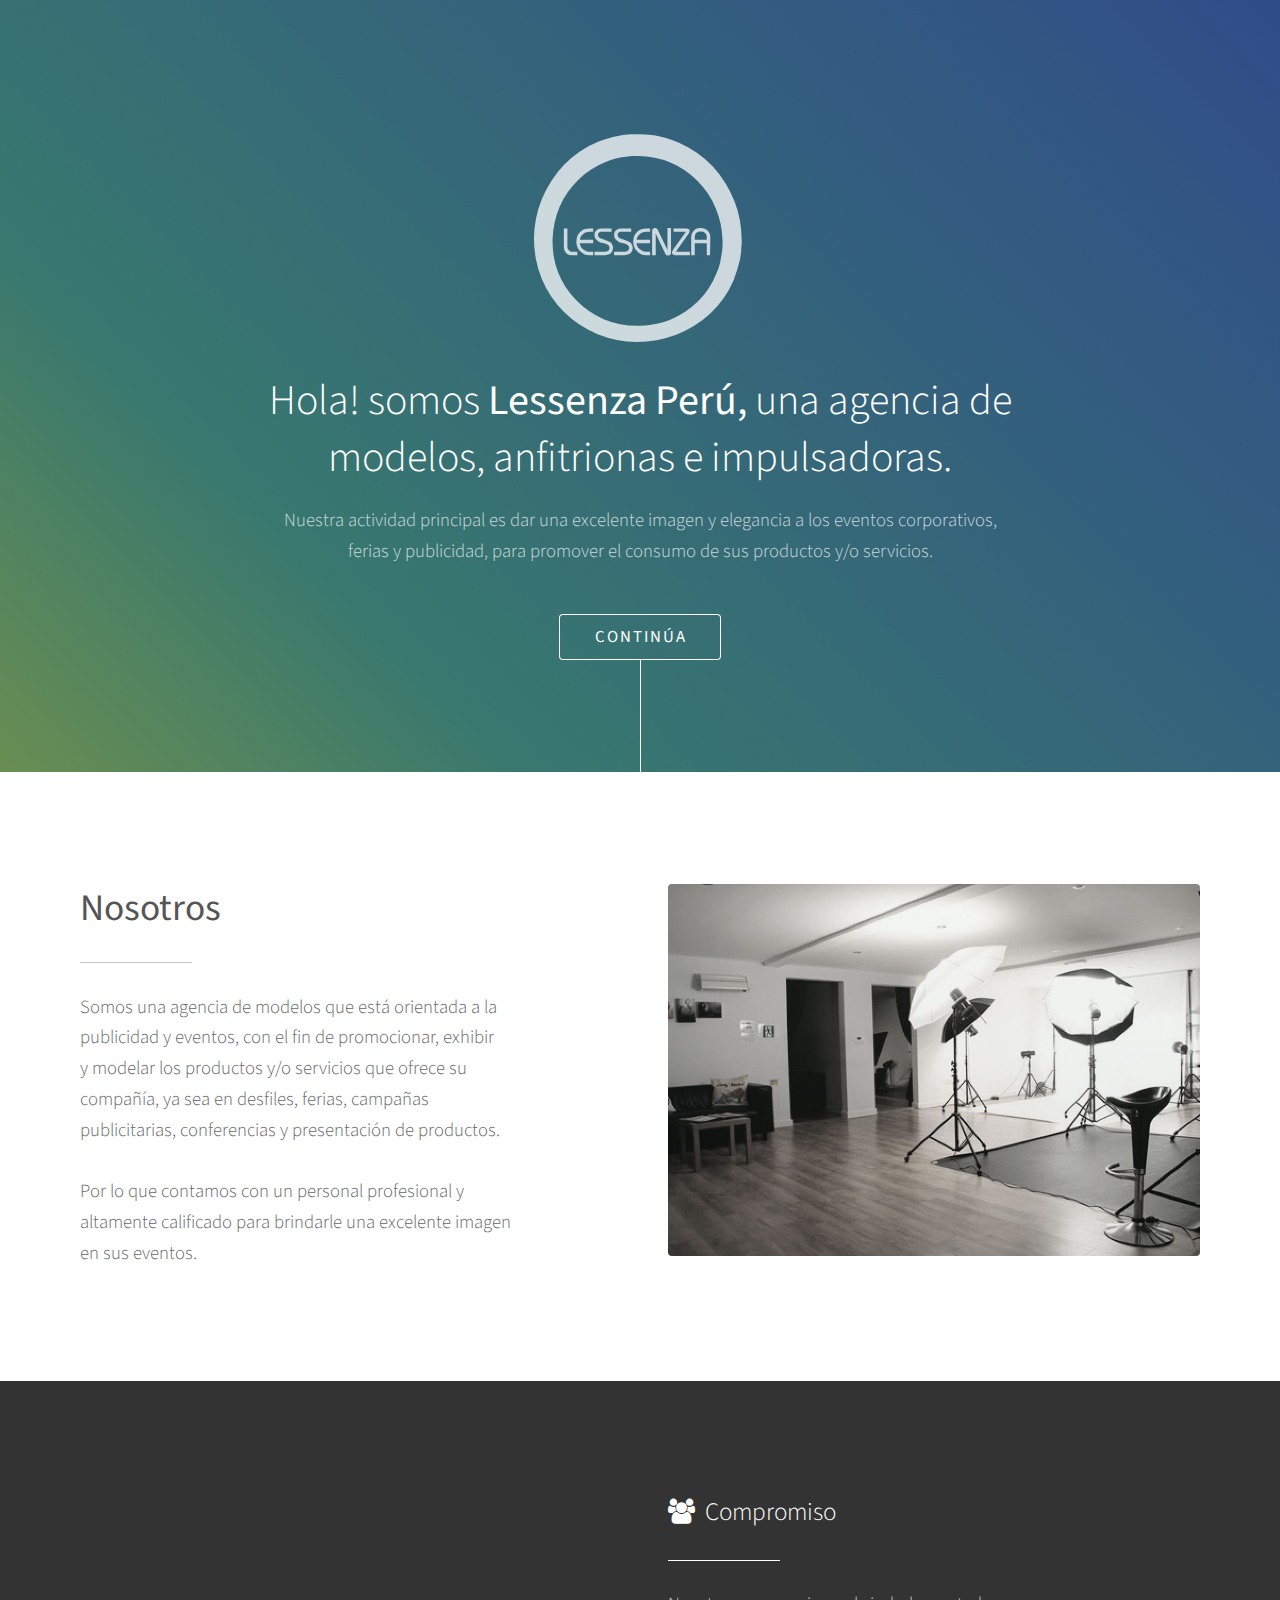
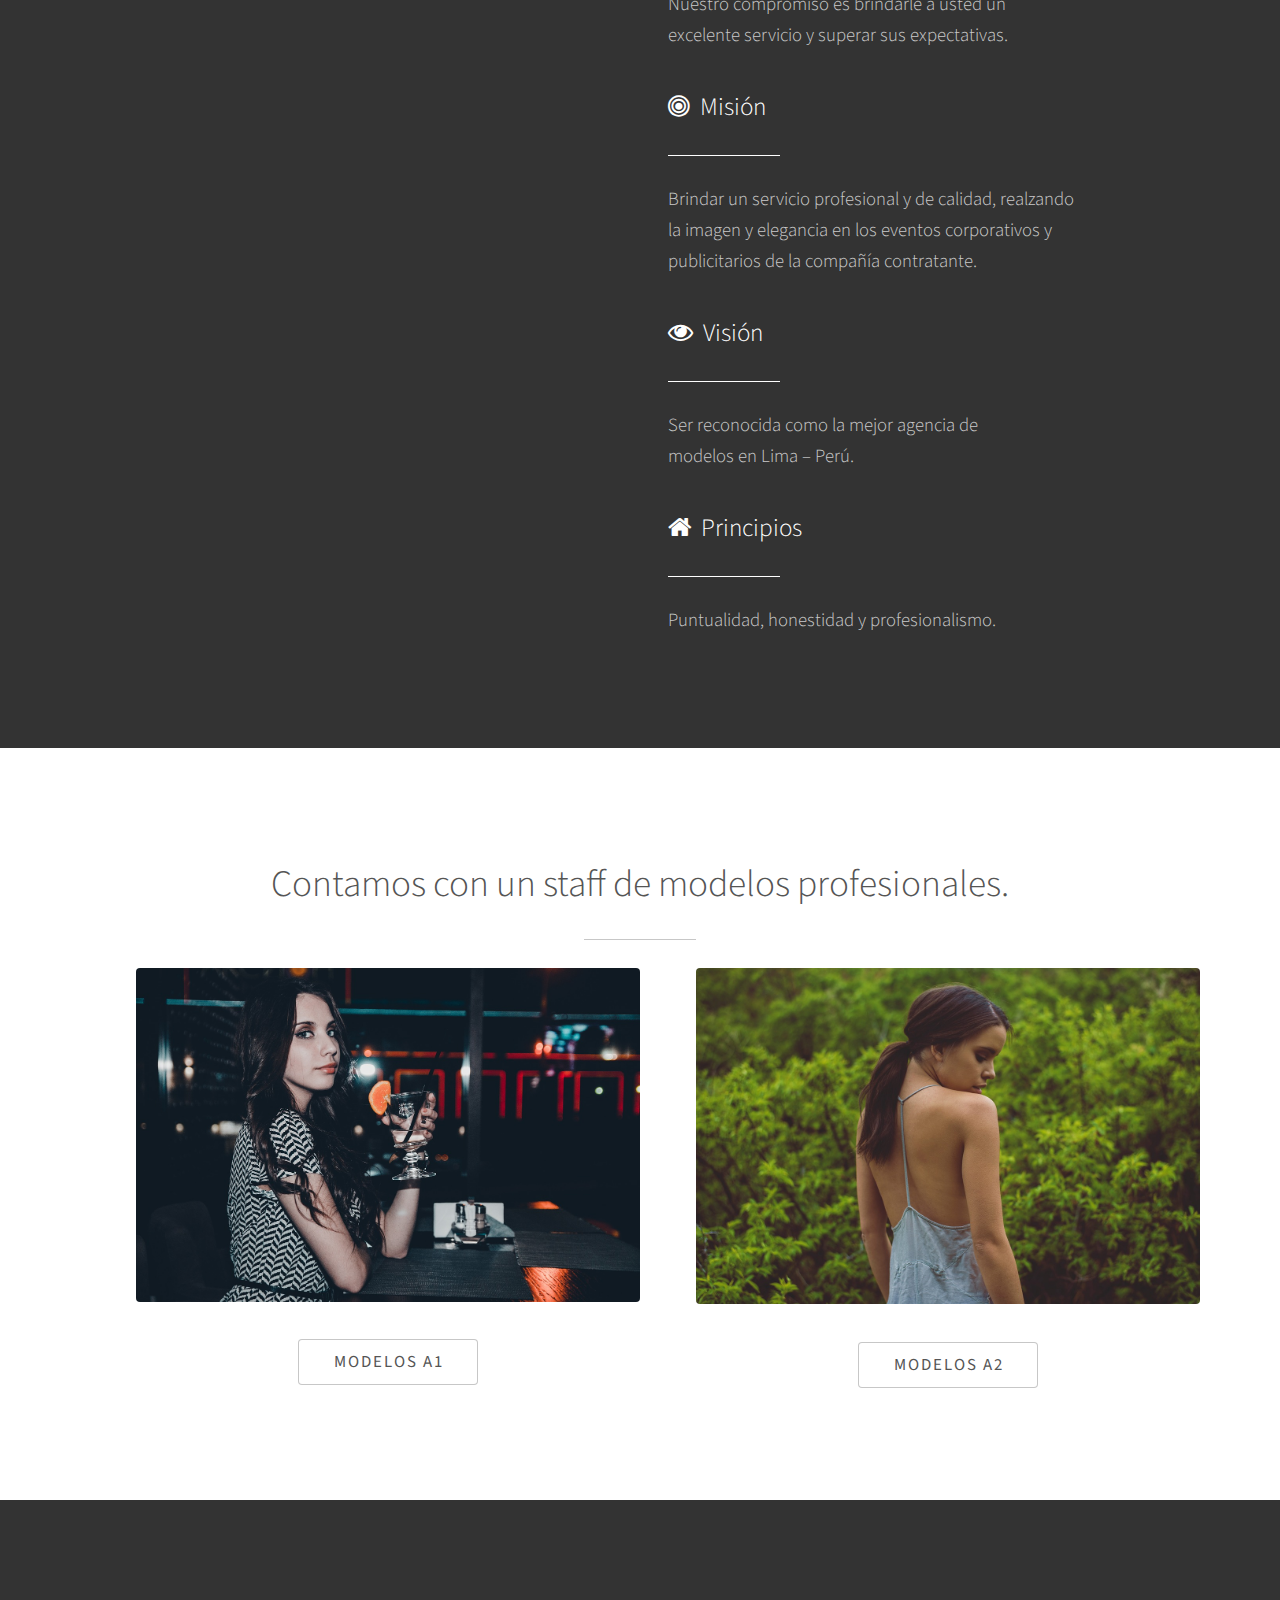
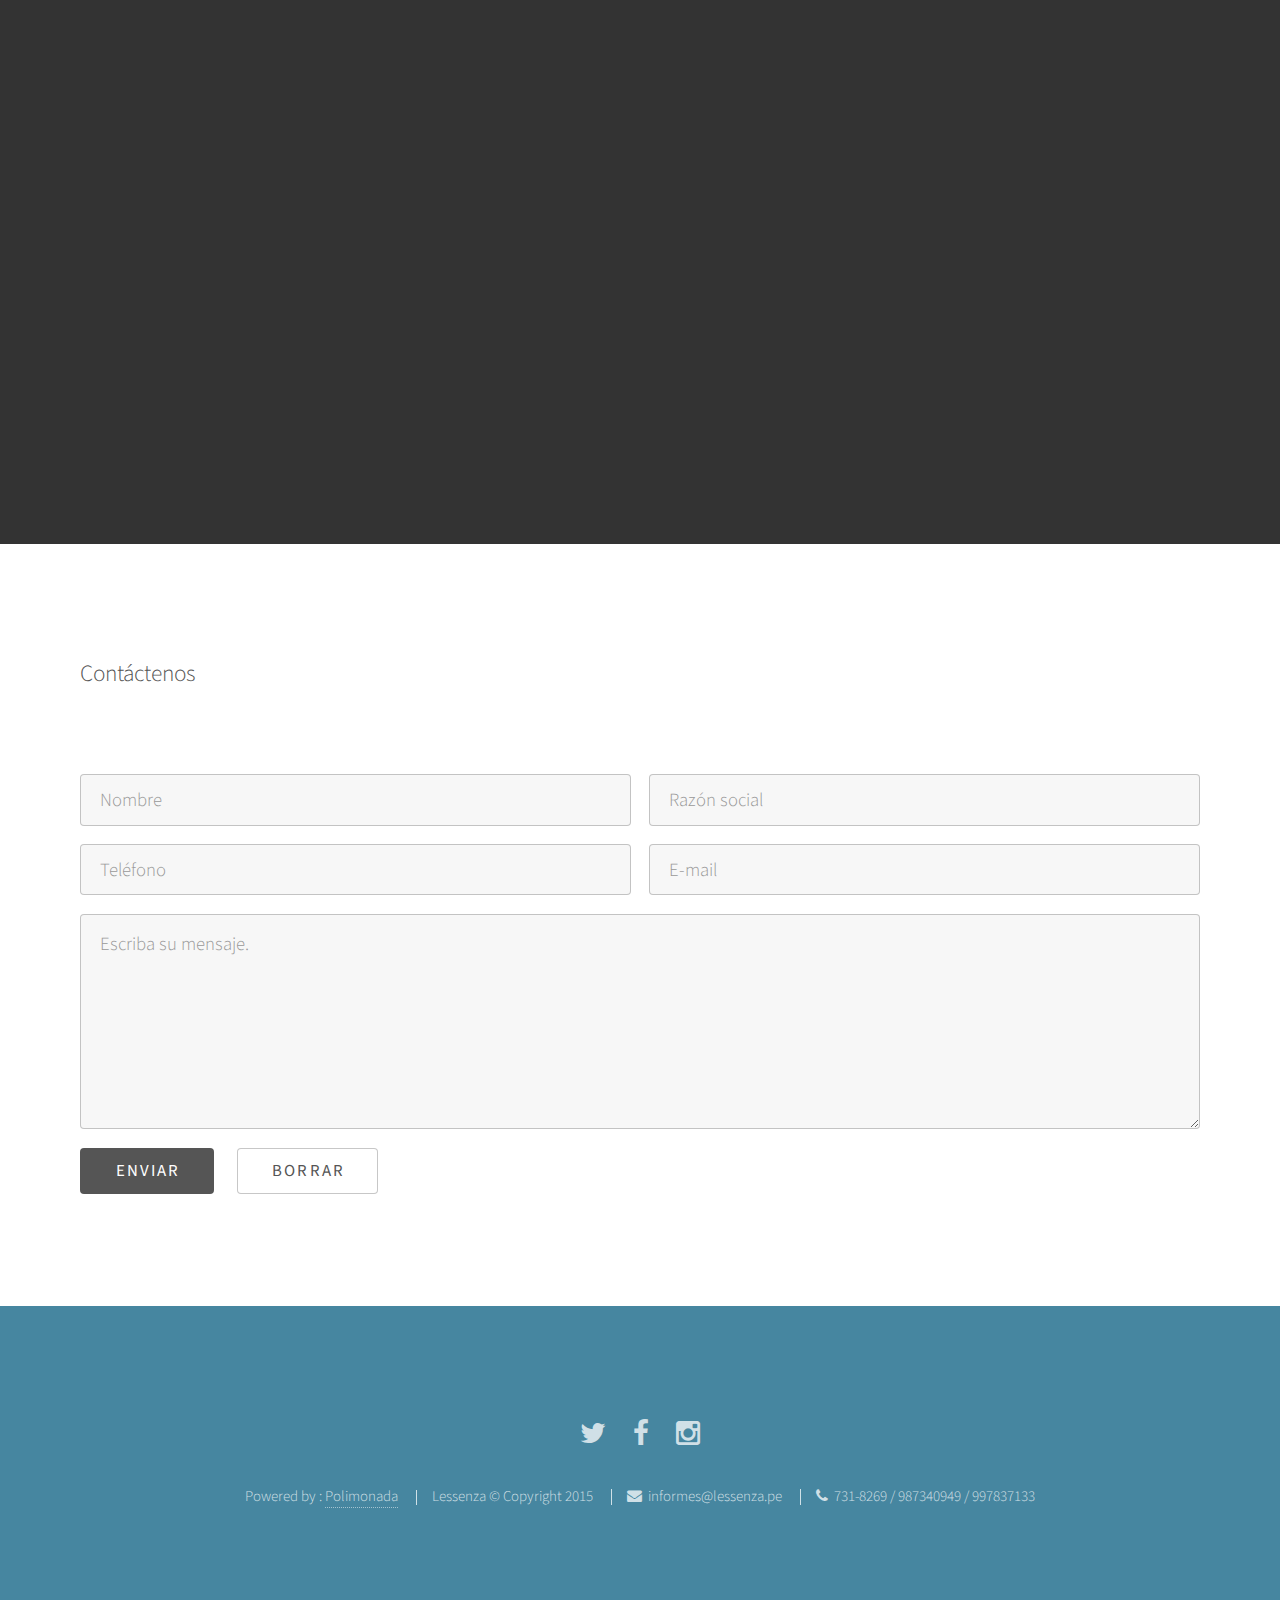
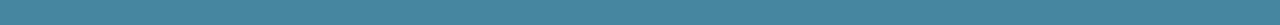
==== commit 7a565518: "Cambio cabezera , keywords, description y css ie8" ====
--- a/index.html
+++ b/index.html
@@ -283,9 +283,8 @@
 			
 		<section id="five" class="main style1">
 			<div class="container">					
-				<section>
-					<h3>Contáctenos</h3>
-					<h4 style="display:inline-block ">Escriba su mensaje.</h4>
+				<section>					
+					<h4 style="display:inline-block ">Contáctenos</h4>
 					<iframe src="http://www.facebook.com/plugins/like.php?href=https://www.facebook.com/LessenzaPeru&amp;layout=standard&amp;show_faces=true&amp;width=450&amp;action=like&amp;font=trebuchet+ms&amp;colorscheme=light&amp;height=80" scrolling="no" frameborder="0" style="float:right ;display:inline-block;border:none; overflow:hidden;  height:100px;vertical-align: text-top;" allowTransparency="true"></iframe>
 					
 					<form method="post" action="contacto.php">
@@ -308,7 +307,7 @@
 							</div>						
 								
 							<div class="12u$">
-								<textarea name="mensaje" id="mensaje" placeholder="Escriba su mensaje; especifiquemos su requerimiento para realizar la cotización" rows="6"></textarea>
+								<textarea name="mensaje" id="mensaje" placeholder="Escriba su mensaje." rows="6"></textarea>
 							</div>
 							<!--<div class="6u 12u$(small)">
 								<input type="checkbox" id="demo-form" name="demo-form">
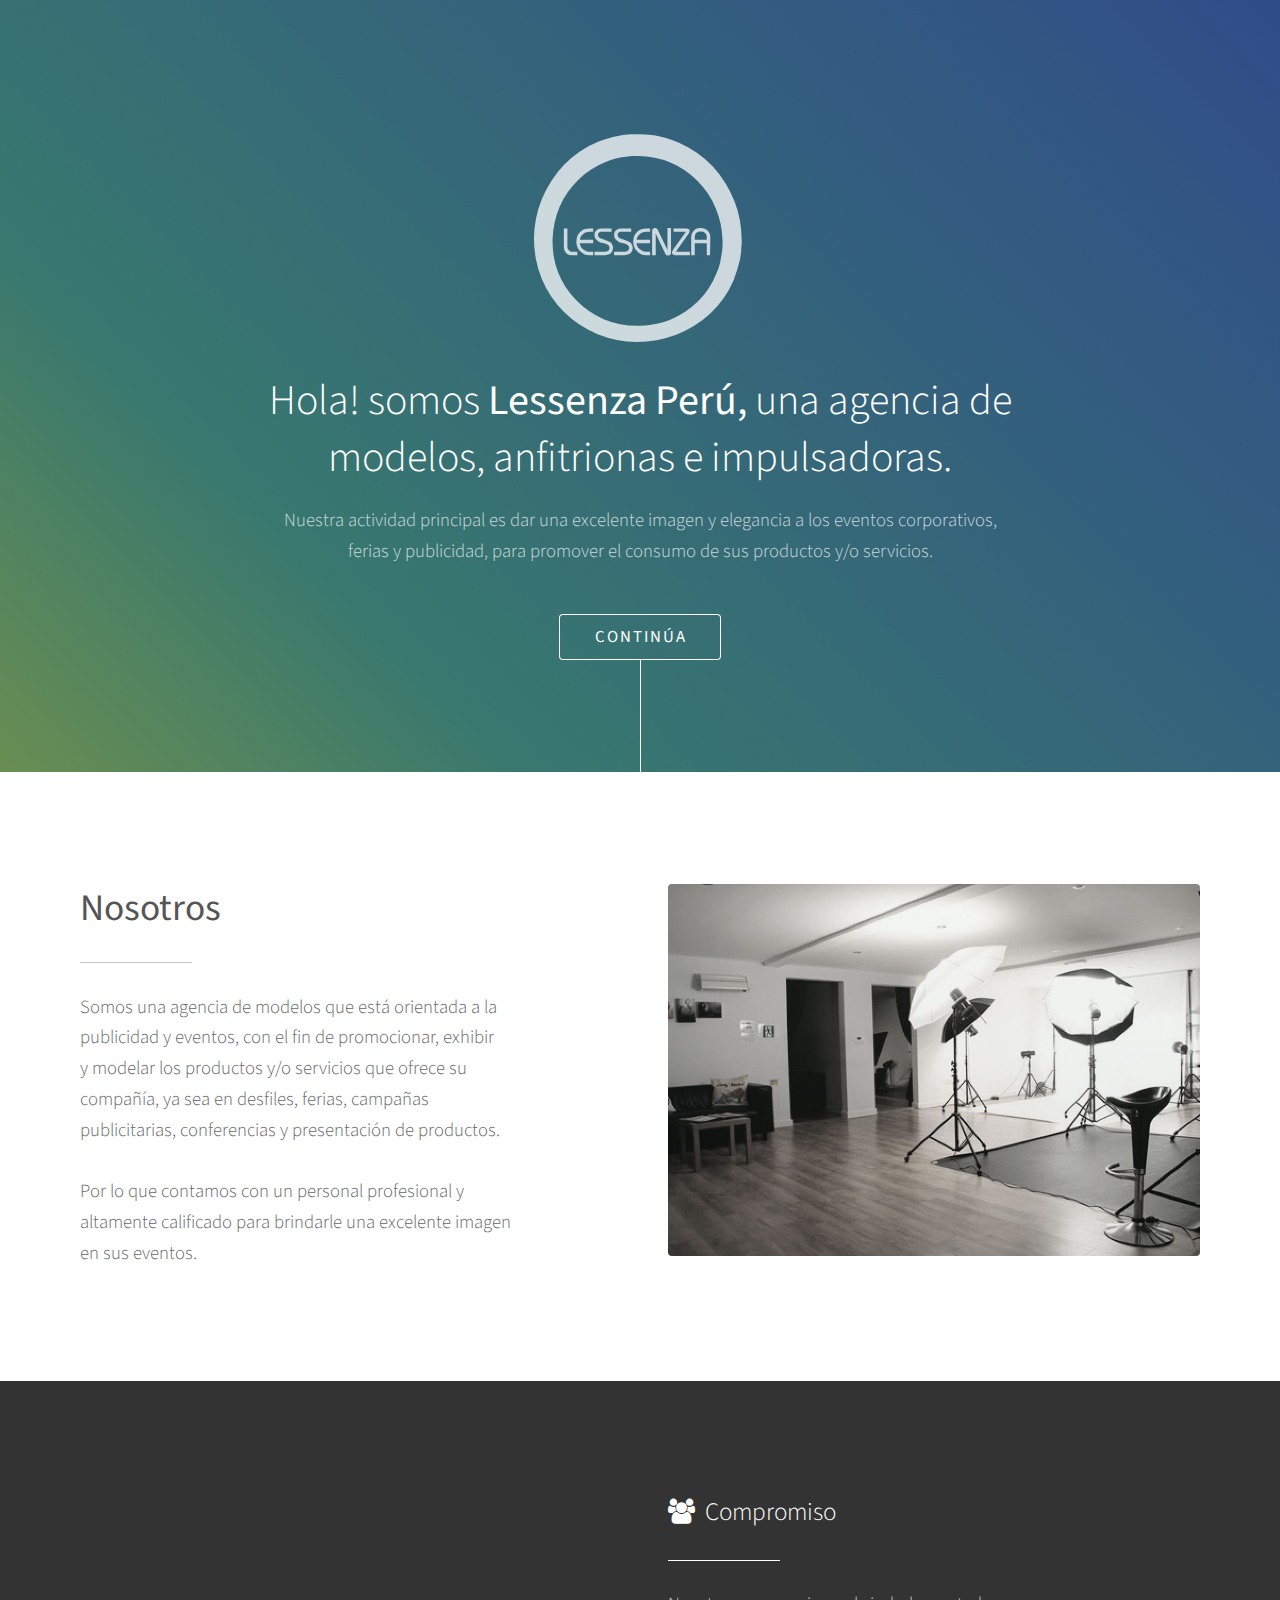
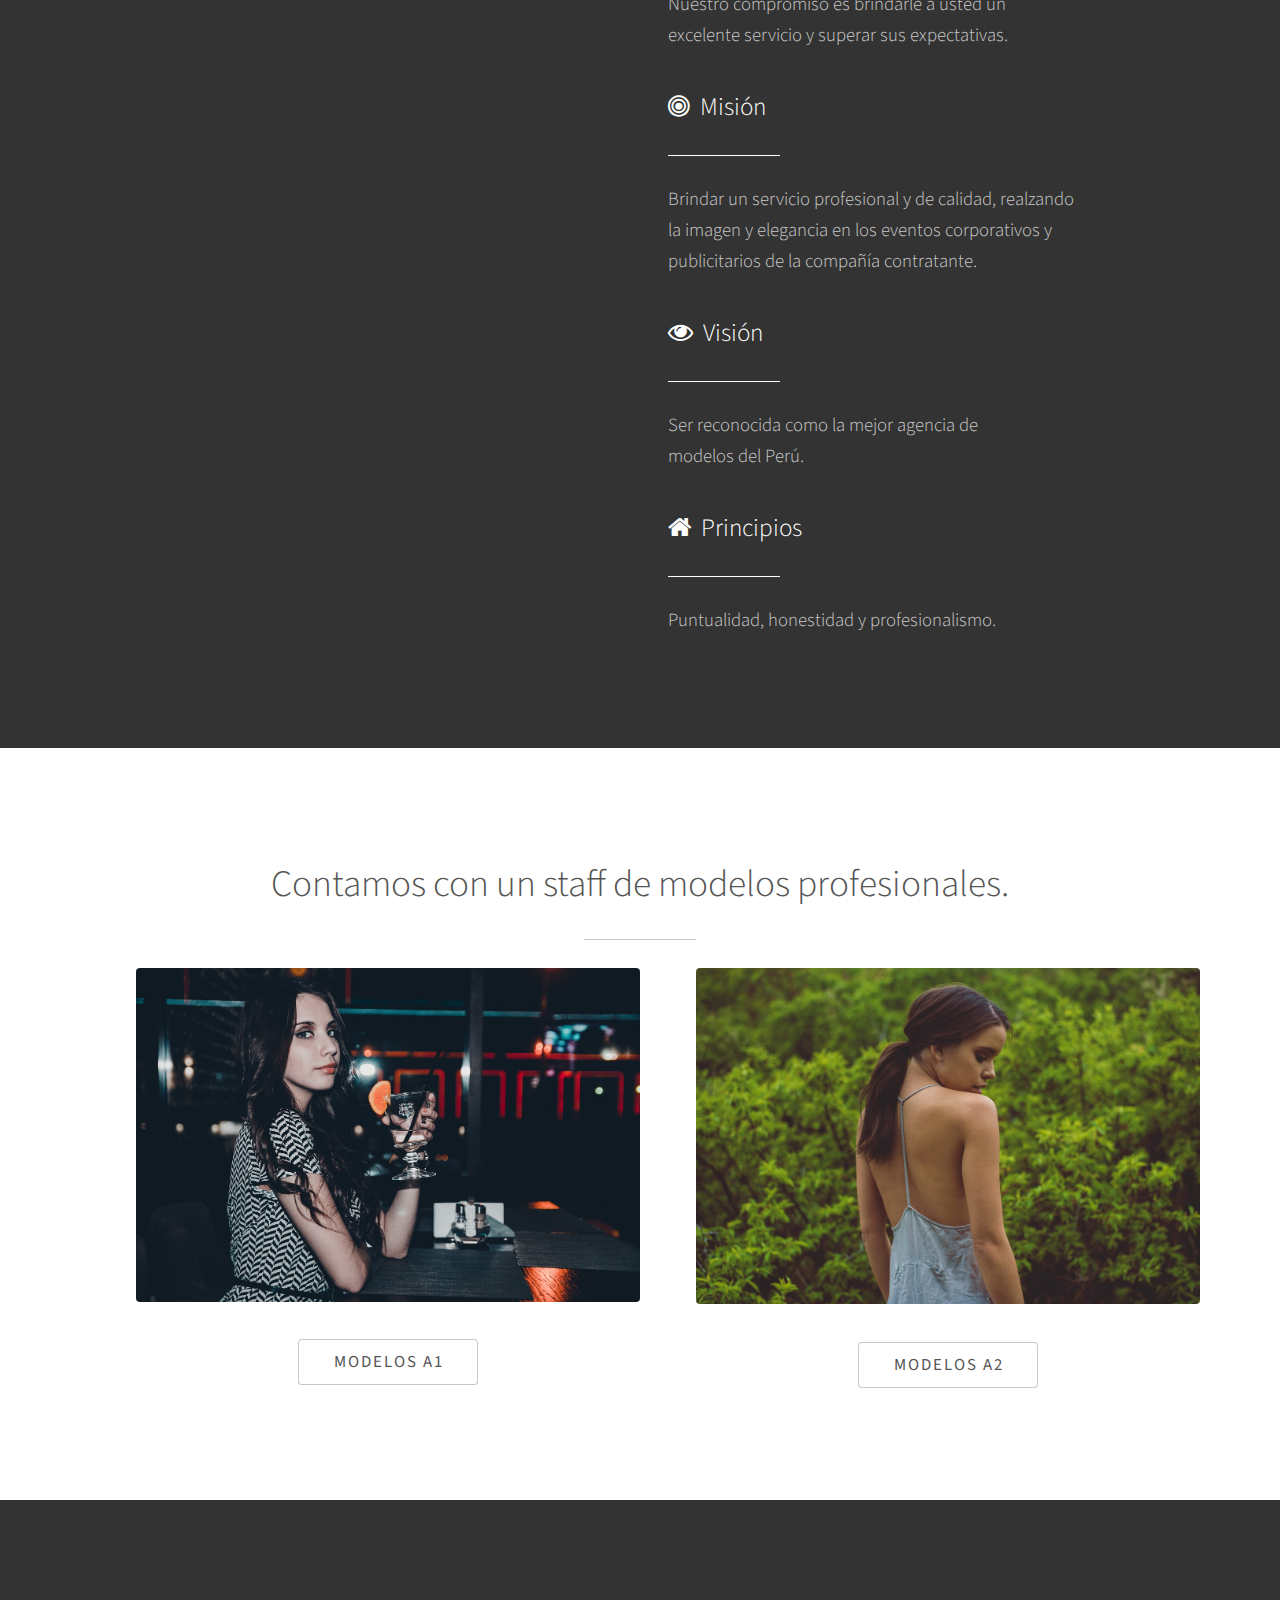
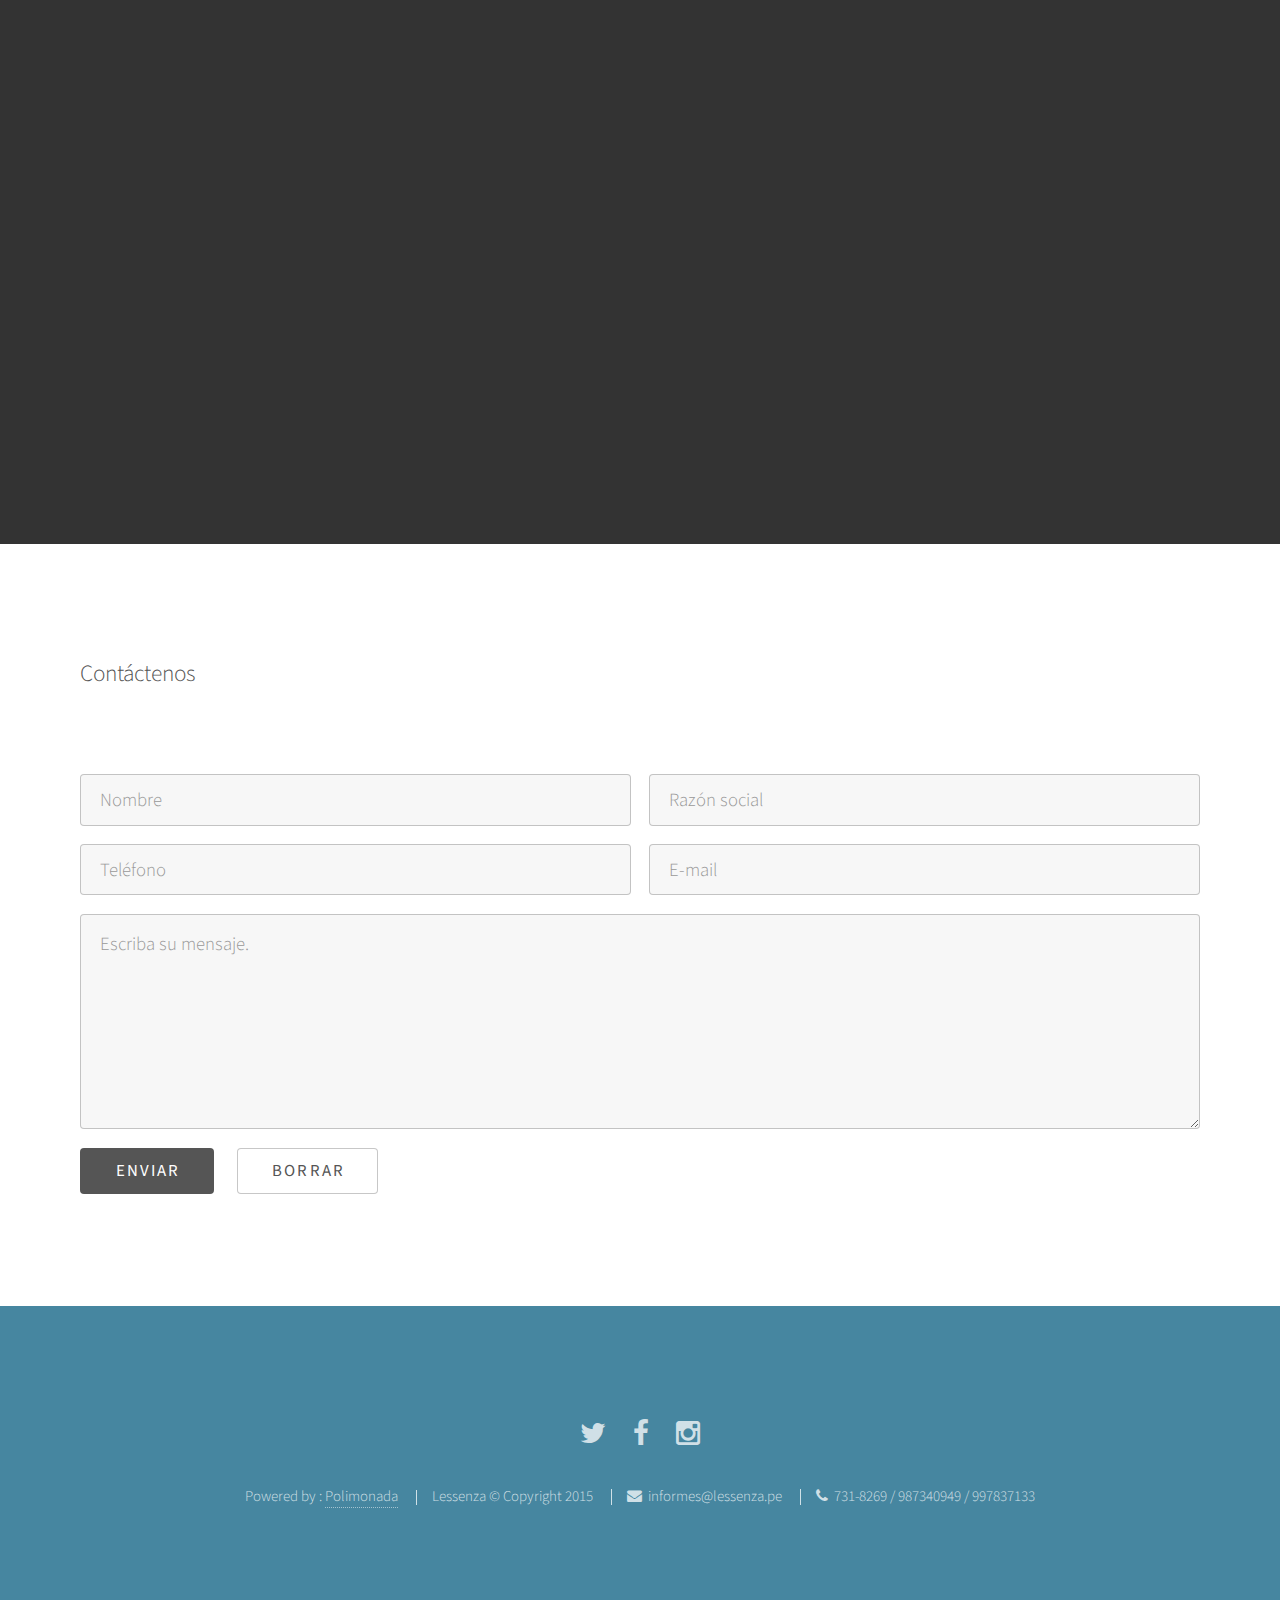
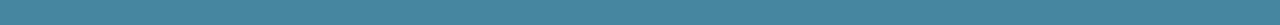
==== commit 72966a7e: "Cambio en texto" ====
--- a/index.html
+++ b/index.html
@@ -82,7 +82,7 @@
 						<header class="major">
 							<h3 class="icon alt fa-eye">&nbsp Visión</h3>
 						</header>
-						<p>Ser reconocida como la mejor agencia de<br/> modelos en Lima – Perú.</p>
+						<p>Ser reconocida como la mejor agencia de<br/> modelos del Perú.</p>
 						<header class="major">
 							<h3 class="icon alt fa-home">&nbsp Principios</h3>
 						</header>
